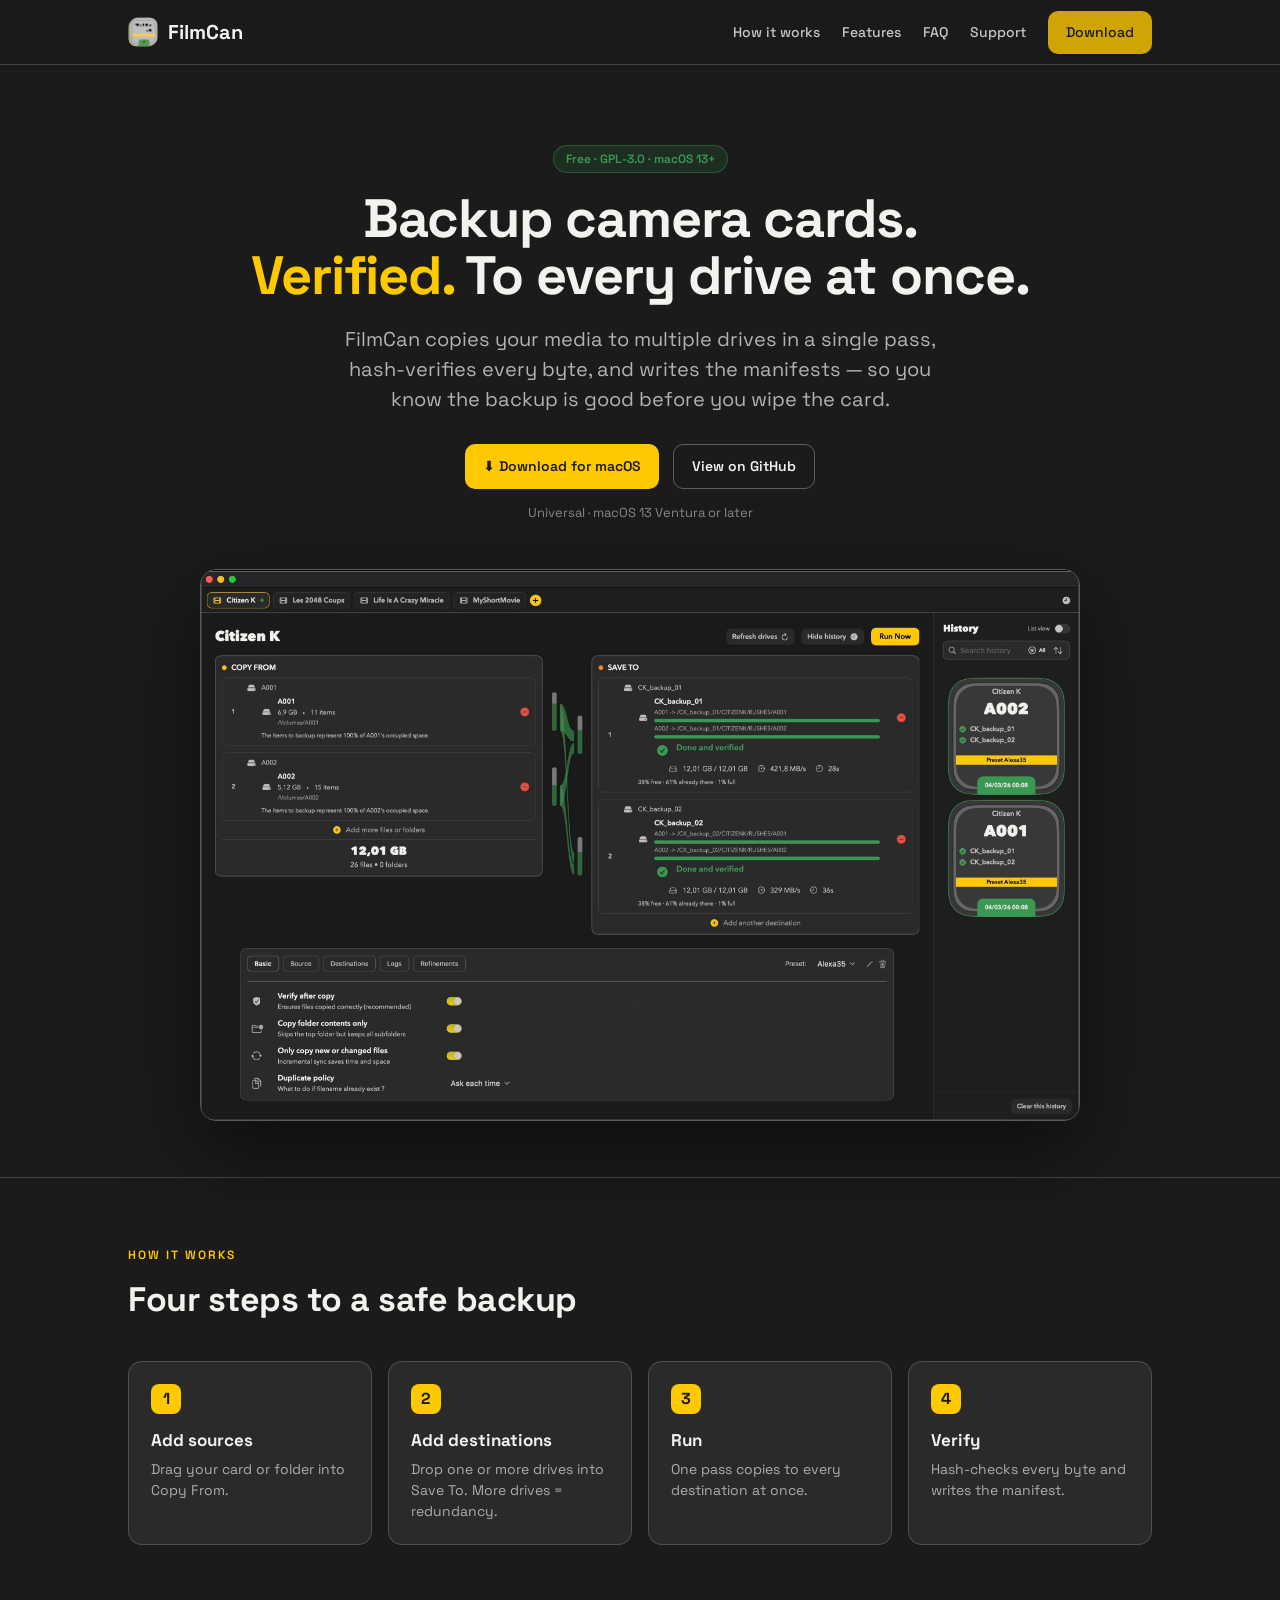
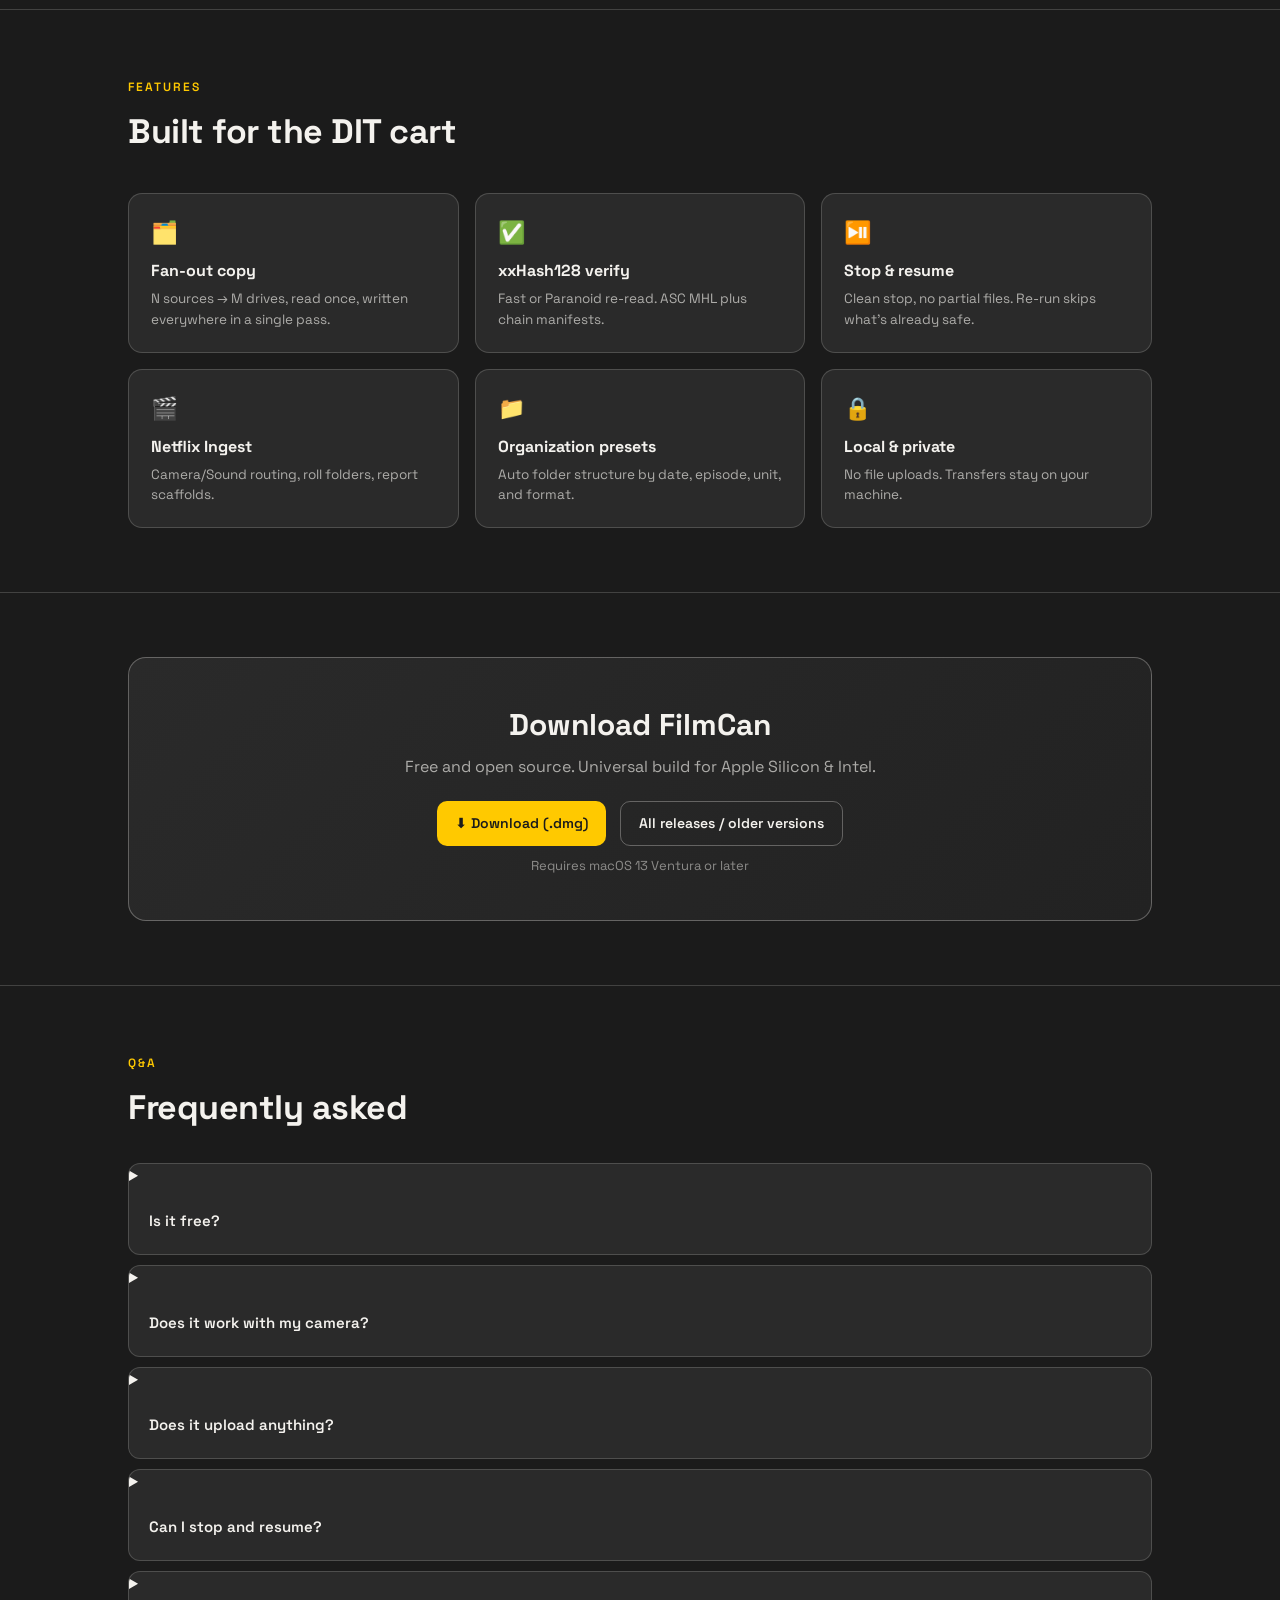
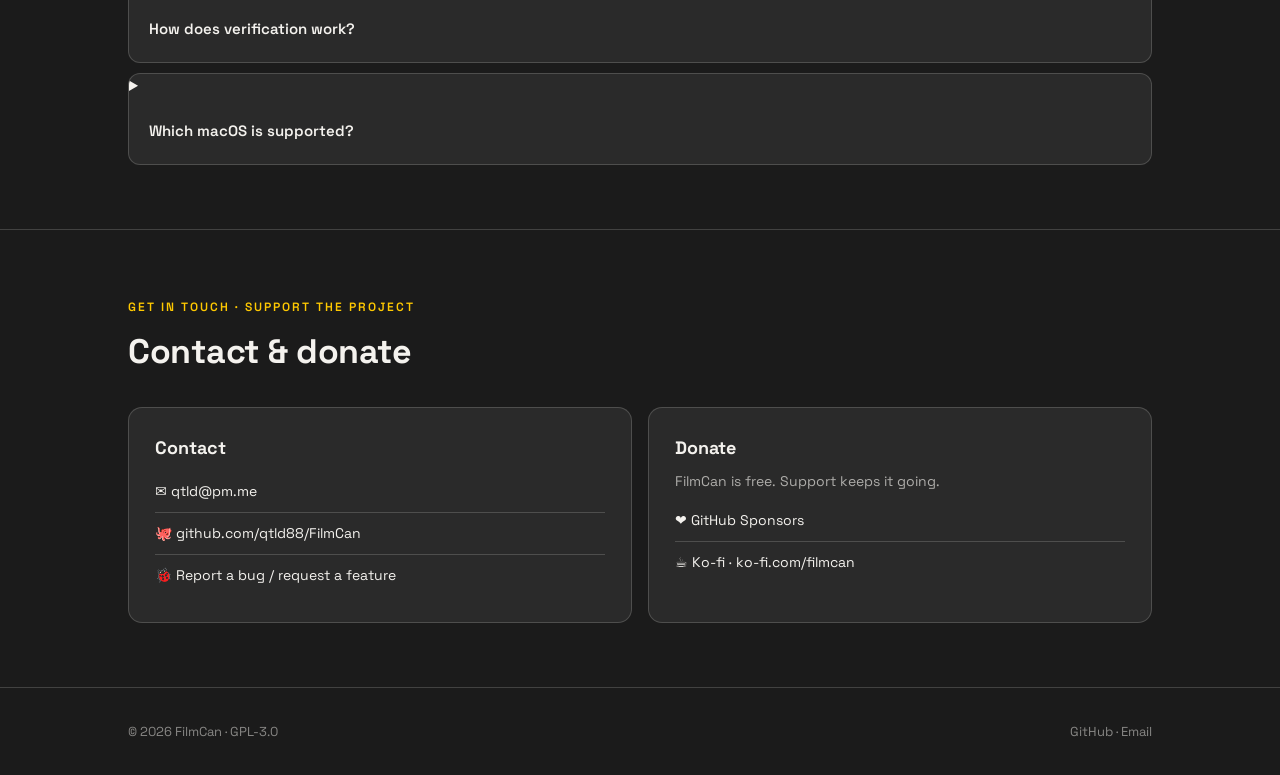
==== website/index.html @ 895b61e5 "feat(site): add landing page markup" ====
<!DOCTYPE html>
<html lang="en">
<head>
<meta charset="utf-8">
<meta name="viewport" content="width=device-width, initial-scale=1">
<title>FilmCan — verified camera-card backup for macOS</title>
<meta name="description" content="FilmCan copies your camera media to multiple drives in one pass, hash-verifies every byte, and writes the manifests — so you know the backup is good before you wipe the card.">
<link rel="icon" href="assets/favicon.png">
<link rel="apple-touch-icon" href="assets/apple-touch-icon.png">
<meta property="og:title" content="FilmCan — verified camera-card backup for macOS">
<meta property="og:description" content="Backup camera cards. Verified. To every drive at once.">
<meta property="og:image" content="assets/og-image.png">
<meta property="og:type" content="website">
<link rel="preconnect" href="https://fonts.googleapis.com">
<link rel="preconnect" href="https://fonts.gstatic.com" crossorigin>
<link href="https://fonts.googleapis.com/css2?family=Space+Grotesk:wght@400;500;600;700&display=swap" rel="stylesheet">
<link rel="stylesheet" href="styles.css">
</head>
<body>

<nav><div class="wrap">
  <a class="brand" href="#" style="text-decoration:none"><img src="assets/icon.png" alt="FilmCan icon">FilmCan</a>
  <div class="links">
    <a href="#how">How it works</a>
    <a href="#features">Features</a>
    <a href="#faq">FAQ</a>
    <a href="#support">Support</a>
    <!-- Docs nav slot reserved for phase 2: <a href="docs/">Docs</a> -->
    <a class="btn" href="#download">Download</a>
  </div>
</div></nav>

<header class="hero"><div class="wrap">
  <span class="badge">Free · GPL-3.0 · macOS 13+</span>
  <h1>Backup camera cards.<br><span class="yellow">Verified.</span> To every drive at once.</h1>
  <p class="lead">FilmCan copies your media to multiple drives in a single pass, hash-verifies every byte, and writes the manifests — so you know the backup is good before you wipe the card.</p>
  <div class="cta">
    <a class="btn" id="dl-hero" href="https://github.com/qtld88/FilmCan/releases">⬇ Download for macOS</a>
    <a class="btn ghost" href="https://github.com/qtld88/FilmCan">View on GitHub</a>
  </div>
  <div class="meta" id="meta-hero">Universal · macOS 13 Ventura or later</div>
  <img class="shot" src="assets/screenshot-main.png" alt="FilmCan app showing a backup copying to two drives, hash-verified.">
</div></header>

<section id="how"><div class="wrap">
  <span class="eyebrow">How it works</span>
  <h2 class="sec">Four steps to a safe backup</h2>
  <div class="steps">
    <div class="step"><div class="n">1</div><h3>Add sources</h3><p>Drag your card or folder into Copy From.</p></div>
    <div class="step"><div class="n">2</div><h3>Add destinations</h3><p>Drop one or more drives into Save To. More drives = redundancy.</p></div>
    <div class="step"><div class="n">3</div><h3>Run</h3><p>One pass copies to every destination at once.</p></div>
    <div class="step"><div class="n">4</div><h3>Verify</h3><p>Hash-checks every byte and writes the manifest.</p></div>
  </div>
</div></section>

<section id="features"><div class="wrap">
  <span class="eyebrow">Features</span>
  <h2 class="sec">Built for the DIT cart</h2>
  <div class="feat">
    <div class="fc"><div class="ic">🗂️</div><h3>Fan-out copy</h3><p>N sources → M drives, read once, written everywhere in a single pass.</p></div>
    <div class="fc"><div class="ic">✅</div><h3>xxHash128 verify</h3><p>Fast or Paranoid re-read. ASC MHL plus chain manifests.</p></div>
    <div class="fc"><div class="ic">⏯️</div><h3>Stop &amp; resume</h3><p>Clean stop, no partial files. Re-run skips what's already safe.</p></div>
    <div class="fc"><div class="ic">🎬</div><h3>Netflix Ingest</h3><p>Camera/Sound routing, roll folders, report scaffolds.</p></div>
    <div class="fc"><div class="ic">📁</div><h3>Organization presets</h3><p>Auto folder structure by date, episode, unit, and format.</p></div>
    <div class="fc"><div class="ic">🔒</div><h3>Local &amp; private</h3><p>No file uploads. Transfers stay on your machine.</p></div>
  </div>
</div></section>

<section id="download"><div class="wrap">
  <div class="dl">
    <h2>Download FilmCan</h2>
    <p class="sub">Free and open source. Universal build for Apple Silicon &amp; Intel.</p>
    <div class="cta">
      <a class="btn" id="dl-main" href="https://github.com/qtld88/FilmCan/releases">⬇ Download (.dmg)</a>
      <a class="btn ghost" href="https://github.com/qtld88/FilmCan/releases">All releases / older versions</a>
    </div>
    <div class="meta" id="meta-download">Requires macOS 13 Ventura or later</div>
  </div>
</div></section>

<section id="faq"><div class="wrap">
  <span class="eyebrow">Q&amp;A</span>
  <h2 class="sec">Frequently asked</h2>
  <div class="faq">
    <details class="qa"><summary><button type="button">Is it free?<span class="plus">+</span></button></summary><div class="ans"><p>Yes. GPL-3.0 licensed and fully open source.</p></div></details>
    <details class="qa"><summary><button type="button">Does it work with my camera?<span class="plus">+</span></button></summary><div class="ans"><p>Any camera that mounts as storage — RED, ARRI, Sony, Canon, Panasonic, Blackmagic, GoPro, and more.</p></div></details>
    <details class="qa"><summary><button type="button">Does it upload anything?<span class="plus">+</span></button></summary><div class="ans"><p>No file uploads. Transfers stay local; optional notifications send status metadata only.</p></div></details>
    <details class="qa"><summary><button type="button">Can I stop and resume?<span class="plus">+</span></button></summary><div class="ans"><p>Yes. Stop is clean with no partial files, and re-running skips files already backed up to every destination.</p></div></details>
    <details class="qa"><summary><button type="button">How does verification work?<span class="plus">+</span></button></summary><div class="ans"><p>Fast checks the hash computed during copy; Paranoid re-reads every file from disk. FilmCan uses xxHash128.</p></div></details>
    <details class="qa"><summary><button type="button">Which macOS is supported?<span class="plus">+</span></button></summary><div class="ans"><p>macOS 13.0 (Ventura) and later.</p></div></details>
  </div>
</div></section>

<section id="support"><div class="wrap">
  <span class="eyebrow">Get in touch · Support the project</span>
  <h2 class="sec">Contact &amp; donate</h2>
  <div class="cols">
    <div class="box">
      <h3>Contact</h3>
      <a class="line" href="mailto:qtld@pm.me">✉ qtld@pm.me</a>
      <a class="line" href="https://github.com/qtld88/FilmCan">🐙 github.com/qtld88/FilmCan</a>
      <a class="line" href="https://github.com/qtld88/FilmCan/issues">🐞 Report a bug / request a feature</a>
    </div>
    <div class="box">
      <h3>Donate</h3>
      <p class="sub" style="font-size:14px;margin-bottom:8px">FilmCan is free. Support keeps it going.</p>
      <a class="line" href="https://github.com/sponsors/qtld88">❤ GitHub Sponsors</a>
      <a class="line" href="https://ko-fi.com/filmcan">☕ Ko-fi · ko-fi.com/filmcan</a>
    </div>
  </div>
</div></section>

<footer><div class="wrap">
  <div>© 2026 FilmCan · GPL-3.0</div>
  <div>
    <a href="https://github.com/qtld88/FilmCan">GitHub</a> ·
    <a href="mailto:qtld@pm.me">Email</a>
  </div>
</div></footer>

<script src="main.js"></script>
</body>
</html>
---- website/styles.css ----
:root{
  --bg:#1B1B1B; --sidebar:#1F1F1F; --panel:#2A2A2A; --card:#2A2A2A;
  --text:#F4F2EE; --yellow:#FFC900; --green:#3B9953; --red:#E45141;
  --stroke:rgba(244,242,238,.18); --stroke2:rgba(244,242,238,.30);
  --maxw:1080px;
}
*{box-sizing:border-box;margin:0;padding:0}
html{scroll-behavior:smooth}
body{background:var(--bg);color:var(--text);font-family:'Space Grotesk',system-ui,-apple-system,sans-serif;line-height:1.5;-webkit-font-smoothing:antialiased}
img{max-width:100%;display:block}
a{color:inherit}
.wrap{max-width:var(--maxw);margin:0 auto;padding:0 28px}
.sub{color:rgba(244,242,238,.65)}
.yellow{color:var(--yellow)}
.btn{background:var(--yellow);color:#1B1B1B;font-weight:600;border:none;border-radius:10px;padding:11px 18px;font-size:14px;text-decoration:none;display:inline-flex;align-items:center;gap:8px;font-family:inherit;cursor:pointer}
.btn:hover{filter:brightness(1.05)}
.btn.ghost{background:transparent;color:var(--text);border:1px solid var(--stroke2)}
.badge{display:inline-block;background:rgba(59,153,83,.15);color:var(--green);border:1px solid rgba(59,153,83,.4);border-radius:20px;padding:4px 12px;font-size:12px;font-weight:600}
.eyebrow{font-size:12px;letter-spacing:2px;text-transform:uppercase;color:var(--yellow);font-weight:600}
h2.sec{font-size:34px;font-weight:700;margin:8px 0 6px;letter-spacing:-.5px}

/* NAV */
nav{position:sticky;top:0;z-index:10;background:rgba(27,27,27,.85);backdrop-filter:blur(12px);border-bottom:1px solid var(--stroke)}
nav .wrap{display:flex;align-items:center;gap:24px;height:64px}
.brand{display:flex;align-items:center;gap:10px;font-weight:700;font-size:20px}
.brand img{width:30px;height:30px;border-radius:8px}
nav .links{margin-left:auto;display:flex;gap:22px;align-items:center}
nav .links a{text-decoration:none;font-size:14px;font-weight:500;opacity:.8}
nav .links a:hover{opacity:1}

/* HERO */
.hero{padding:80px 0 56px;text-align:center}
.hero h1{font-size:54px;font-weight:700;letter-spacing:-1px;line-height:1.05;margin-top:18px}
.hero p.lead{font-size:20px;max-width:620px;margin:20px auto 30px;color:rgba(244,242,238,.7)}
.hero .cta{display:flex;gap:14px;justify-content:center;margin-bottom:14px}
.meta{font-size:13px;color:rgba(244,242,238,.5)}
.shot{margin:46px auto 0;max-width:880px;border-radius:16px;border:1px solid var(--stroke2);box-shadow:0 30px 80px rgba(0,0,0,.5)}

/* SECTIONS */
section{padding:64px 0;border-top:1px solid var(--stroke)}
.steps{display:grid;grid-template-columns:repeat(4,1fr);gap:16px;margin-top:36px}
.step{background:var(--card);border:1px solid var(--stroke);border-radius:14px;padding:22px}
.step .n{width:30px;height:30px;border-radius:8px;background:var(--yellow);color:#1B1B1B;font-weight:700;display:flex;align-items:center;justify-content:center;margin-bottom:14px}
.step h3{font-size:17px;margin-bottom:6px}
.step p{font-size:14px;color:rgba(244,242,238,.65)}
.feat{display:grid;grid-template-columns:repeat(3,1fr);gap:16px;margin-top:36px}
.fc{background:var(--card);border:1px solid var(--stroke);border-radius:14px;padding:22px}
.fc .ic{font-size:22px;margin-bottom:10px}
.fc h3{font-size:16px;margin-bottom:6px}
.fc p{font-size:13.5px;color:rgba(244,242,238,.65)}

/* DOWNLOAD */
.dl{background:linear-gradient(135deg,#2A2A2A,#222);border:1px solid var(--stroke2);border-radius:18px;padding:44px;text-align:center}
.dl h2{font-size:30px;font-weight:700;margin-bottom:8px}
.dl .cta{display:flex;gap:14px;justify-content:center;margin:22px 0 10px}

/* FAQ */
.faq{margin-top:30px;display:flex;flex-direction:column;gap:10px}
.qa{background:var(--card);border:1px solid var(--stroke);border-radius:12px;overflow:hidden}
.qa button{all:unset;cursor:pointer;display:flex;justify-content:space-between;align-items:center;width:100%;padding:18px 20px;font-size:15px;font-weight:600;font-family:inherit}
.qa button .plus{color:var(--yellow);font-size:20px;transition:transform .2s}
.qa[open] button .plus{transform:rotate(45deg)}
.qa .ans{max-height:0;overflow:hidden;transition:max-height .25s ease;padding:0 20px}
.qa[open] .ans{max-height:240px;padding:0 20px 18px}
.qa .ans p{font-size:14px;color:rgba(244,242,238,.65)}

/* CONTACT / DONATE */
.cols{display:grid;grid-template-columns:1fr 1fr;gap:16px;margin-top:30px}
.box{background:var(--card);border:1px solid var(--stroke);border-radius:14px;padding:26px}
.box h3{font-size:18px;margin-bottom:10px}
.box a.line{text-decoration:none;display:block;padding:10px 0;border-bottom:1px solid var(--stroke);font-size:14px}
.box a.line:last-child{border-bottom:none}
.box a.line:hover{color:var(--yellow)}

/* FOOTER */
footer{border-top:1px solid var(--stroke);padding:34px 0}
footer .wrap{display:flex;justify-content:space-between;align-items:center;font-size:13px;color:rgba(244,242,238,.5)}
footer a{text-decoration:none;color:rgba(244,242,238,.5)}
footer a:hover{color:var(--yellow)}

/* RESPONSIVE */
@media(max-width:820px){
  .steps{grid-template-columns:repeat(2,1fr)}
  .feat{grid-template-columns:repeat(2,1fr)}
}
@media(max-width:640px){
  .hero h1{font-size:38px}
  .hero p.lead{font-size:17px}
  nav .links a:not(.btn){display:none}
  .steps,.feat,.cols{grid-template-columns:1fr}
  footer .wrap{flex-direction:column;gap:10px}
}

/* MOTION */
@media(prefers-reduced-motion:reduce){
  html{scroll-behavior:auto}
  *{transition:none!important}
}
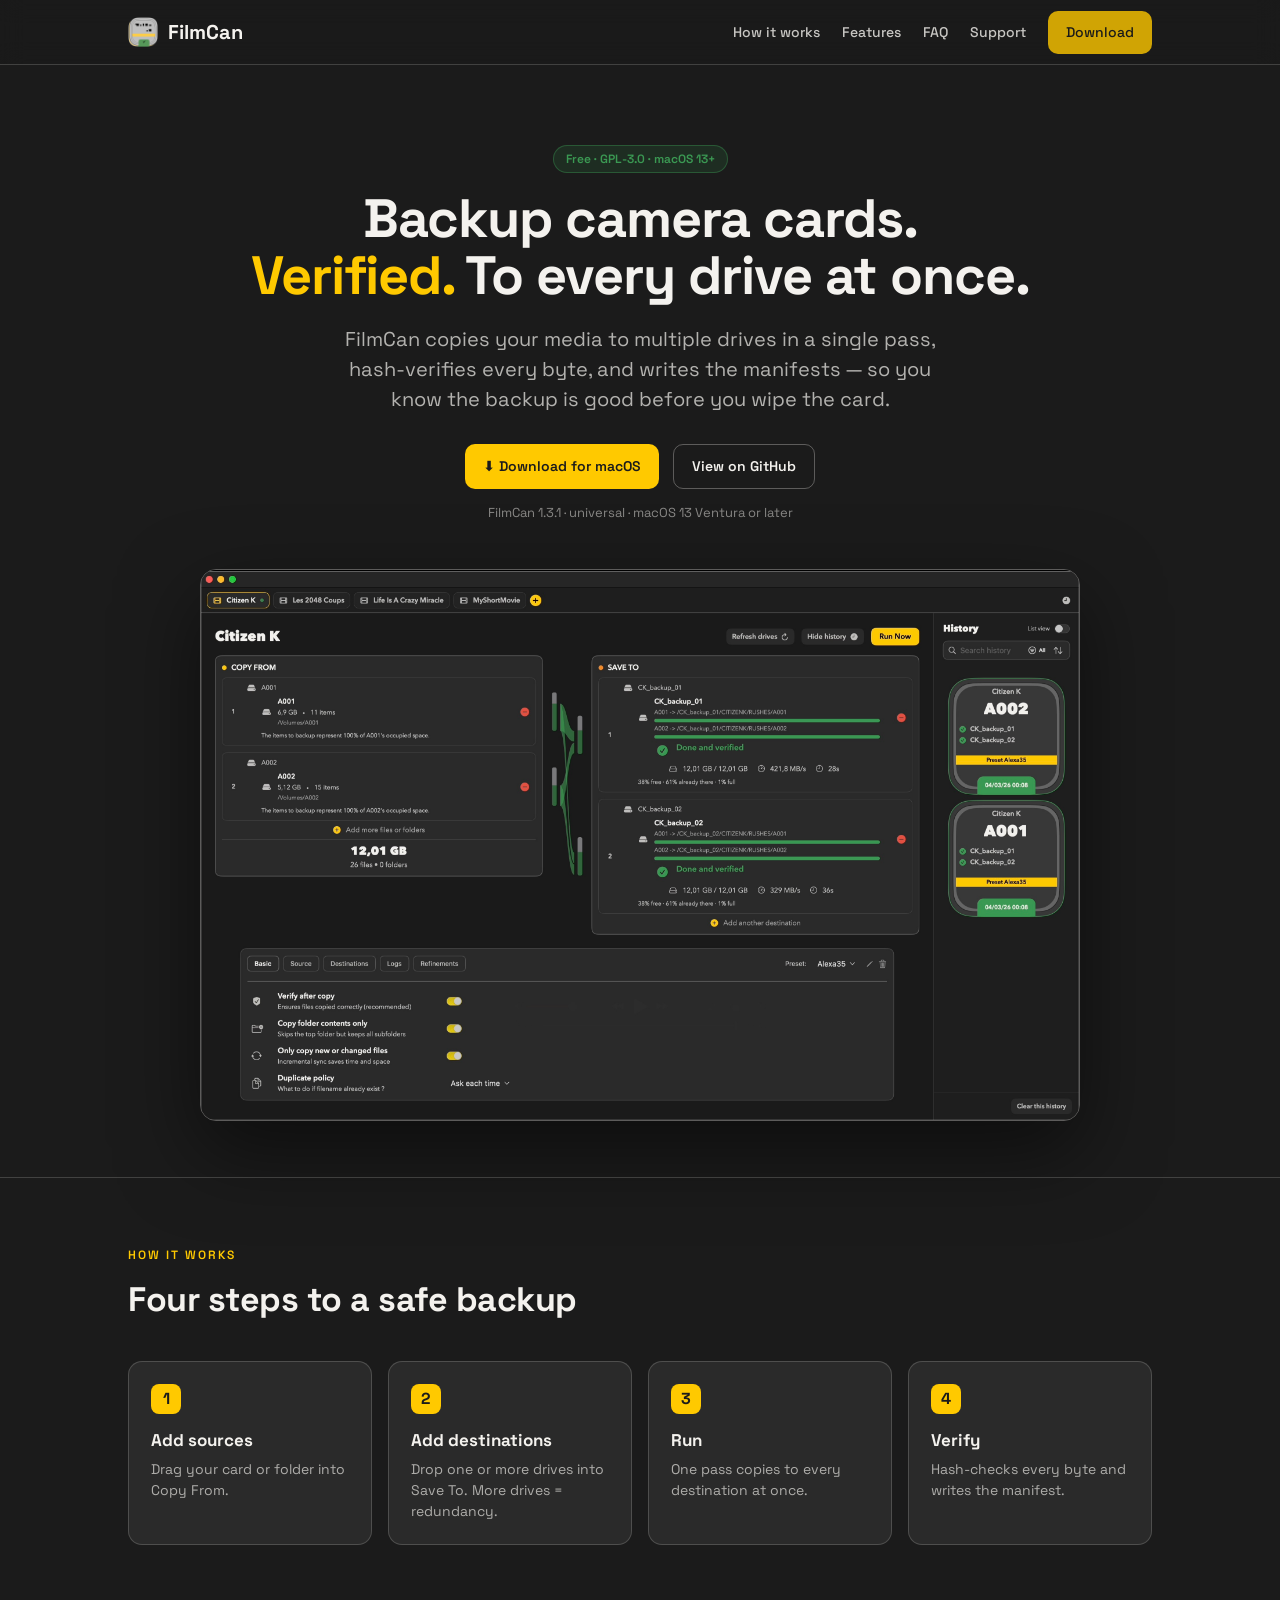
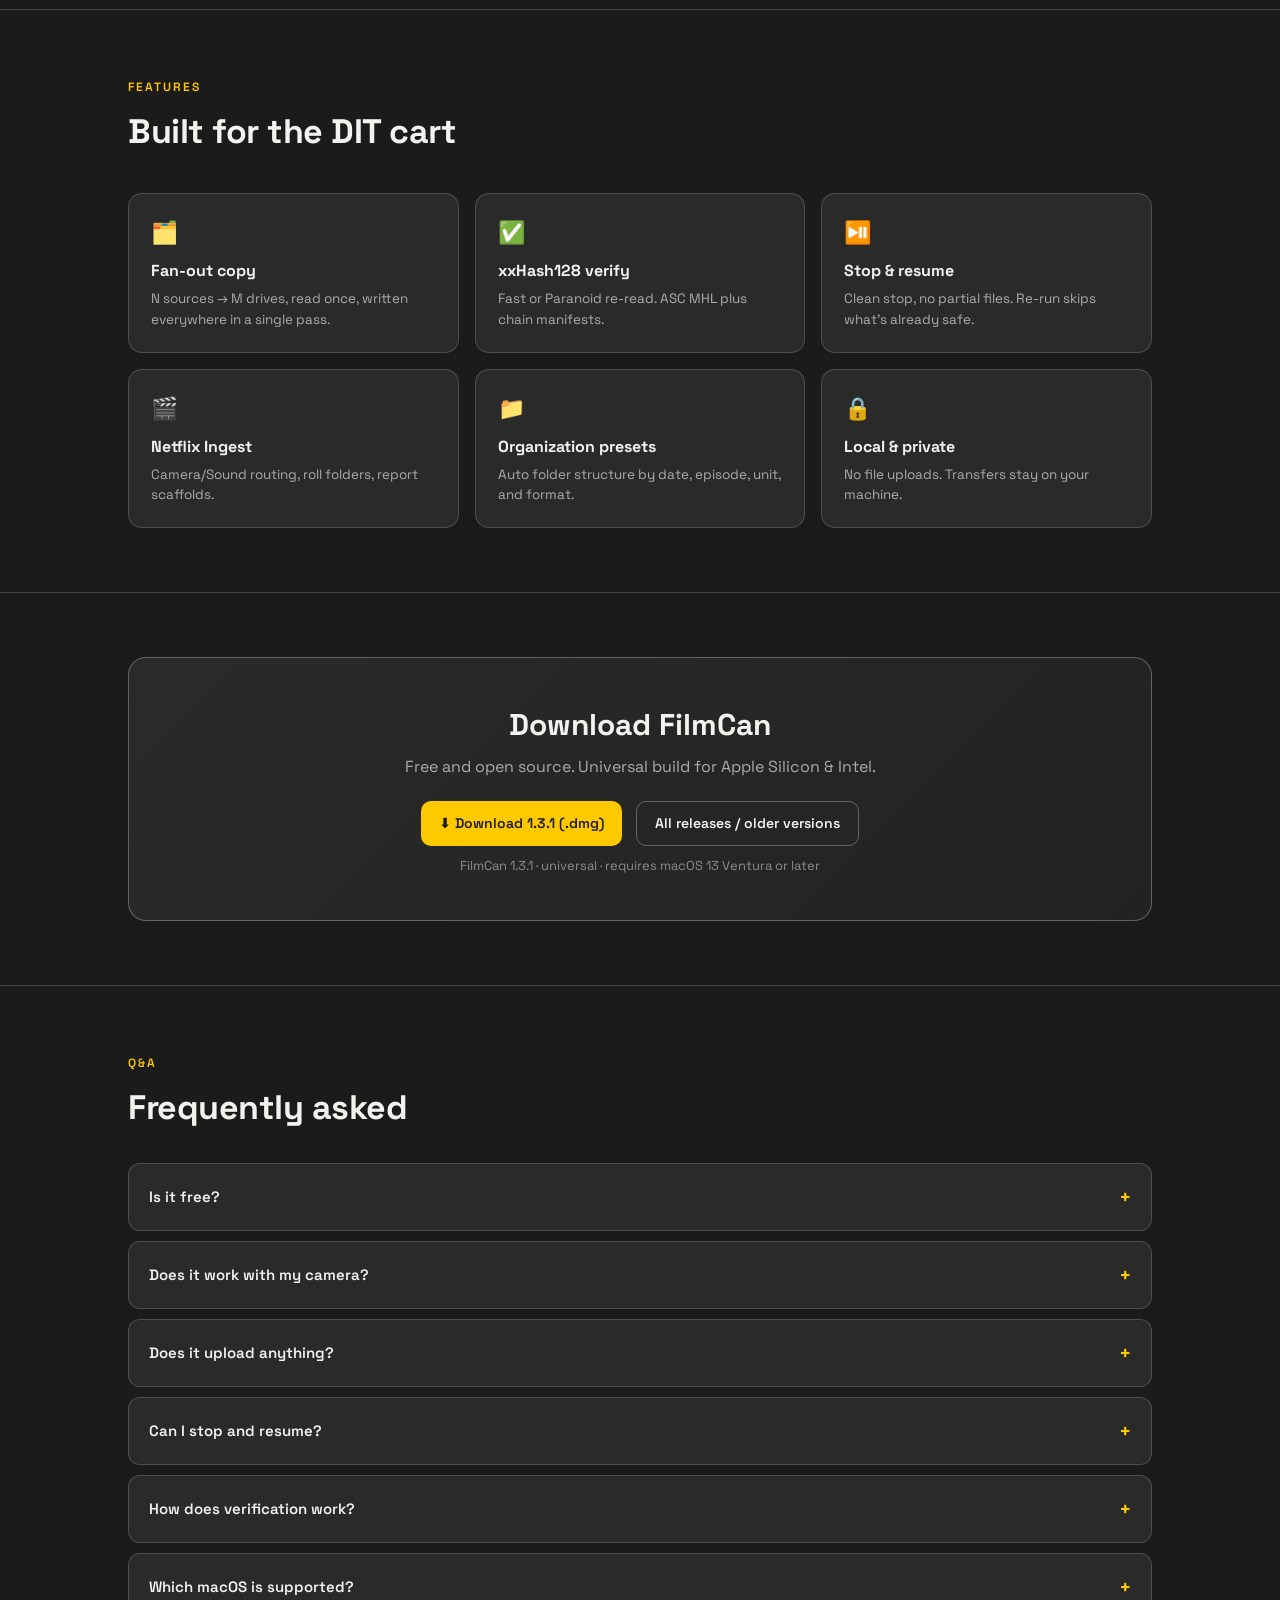
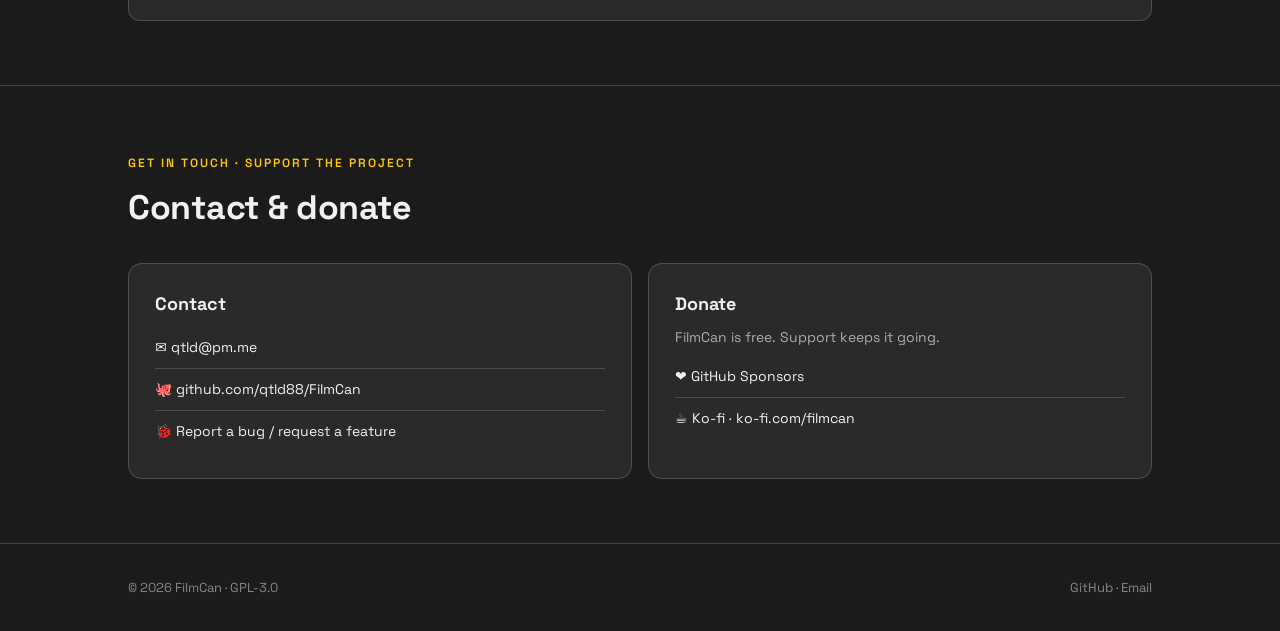
==== commit 49a73d2b: "fix(site): use accessible <summary> FAQ markup + working accordion animation Remove invalid <button>" ====
--- a/website/index.html
+++ b/website/index.html
@@ -82,12 +82,12 @@
   <span class="eyebrow">Q&amp;A</span>
   <h2 class="sec">Frequently asked</h2>
   <div class="faq">
-    <details class="qa"><summary><button type="button">Is it free?<span class="plus">+</span></button></summary><div class="ans"><p>Yes. GPL-3.0 licensed and fully open source.</p></div></details>
-    <details class="qa"><summary><button type="button">Does it work with my camera?<span class="plus">+</span></button></summary><div class="ans"><p>Any camera that mounts as storage — RED, ARRI, Sony, Canon, Panasonic, Blackmagic, GoPro, and more.</p></div></details>
-    <details class="qa"><summary><button type="button">Does it upload anything?<span class="plus">+</span></button></summary><div class="ans"><p>No file uploads. Transfers stay local; optional notifications send status metadata only.</p></div></details>
-    <details class="qa"><summary><button type="button">Can I stop and resume?<span class="plus">+</span></button></summary><div class="ans"><p>Yes. Stop is clean with no partial files, and re-running skips files already backed up to every destination.</p></div></details>
-    <details class="qa"><summary><button type="button">How does verification work?<span class="plus">+</span></button></summary><div class="ans"><p>Fast checks the hash computed during copy; Paranoid re-reads every file from disk. FilmCan uses xxHash128.</p></div></details>
-    <details class="qa"><summary><button type="button">Which macOS is supported?<span class="plus">+</span></button></summary><div class="ans"><p>macOS 13.0 (Ventura) and later.</p></div></details>
+    <details class="qa"><summary>Is it free?<span class="plus">+</span></summary><div class="ans"><p>Yes. GPL-3.0 licensed and fully open source.</p></div></details>
+    <details class="qa"><summary>Does it work with my camera?<span class="plus">+</span></summary><div class="ans"><p>Any camera that mounts as storage — RED, ARRI, Sony, Canon, Panasonic, Blackmagic, GoPro, and more.</p></div></details>
+    <details class="qa"><summary>Does it upload anything?<span class="plus">+</span></summary><div class="ans"><p>No file uploads. Transfers stay local; optional notifications send status metadata only.</p></div></details>
+    <details class="qa"><summary>Can I stop and resume?<span class="plus">+</span></summary><div class="ans"><p>Yes. Stop is clean with no partial files, and re-running skips files already backed up to every destination.</p></div></details>
+    <details class="qa"><summary>How does verification work?<span class="plus">+</span></summary><div class="ans"><p>Fast checks the hash computed during copy; Paranoid re-reads every file from disk. FilmCan uses xxHash128.</p></div></details>
+    <details class="qa"><summary>Which macOS is supported?<span class="plus">+</span></summary><div class="ans"><p>macOS 13.0 (Ventura) and later.</p></div></details>
   </div>
 </div></section>
 
--- a/website/styles.css
+++ b/website/styles.css
@@ -57,12 +57,14 @@
 /* FAQ */
 .faq{margin-top:30px;display:flex;flex-direction:column;gap:10px}
 .qa{background:var(--card);border:1px solid var(--stroke);border-radius:12px;overflow:hidden}
-.qa button{all:unset;cursor:pointer;display:flex;justify-content:space-between;align-items:center;width:100%;padding:18px 20px;font-size:15px;font-weight:600;font-family:inherit}
-.qa button .plus{color:var(--yellow);font-size:20px;transition:transform .2s}
-.qa[open] button .plus{transform:rotate(45deg)}
-.qa .ans{max-height:0;overflow:hidden;transition:max-height .25s ease;padding:0 20px}
-.qa[open] .ans{max-height:240px;padding:0 20px 18px}
+.qa summary{list-style:none;display:flex;justify-content:space-between;align-items:center;width:100%;padding:18px 20px;font-size:15px;font-weight:600;cursor:pointer;font-family:inherit}
+.qa summary::-webkit-details-marker{display:none}
+.qa summary .plus{color:var(--yellow);font-size:20px;transition:transform .2s}
+.qa[open] summary .plus{transform:rotate(45deg)}
+.qa .ans{padding:0 20px 18px}
+.qa[open] .ans{animation:faqreveal .22s ease}
 .qa .ans p{font-size:14px;color:rgba(244,242,238,.65)}
+@keyframes faqreveal{from{opacity:0;transform:translateY(-4px)}to{opacity:1;transform:none}}
 
 /* CONTACT / DONATE */
 .cols{display:grid;grid-template-columns:1fr 1fr;gap:16px;margin-top:30px}
@@ -94,5 +96,5 @@
 /* MOTION */
 @media(prefers-reduced-motion:reduce){
   html{scroll-behavior:auto}
-  *{transition:none!important}
+  *{transition:none!important;animation:none!important}
 }
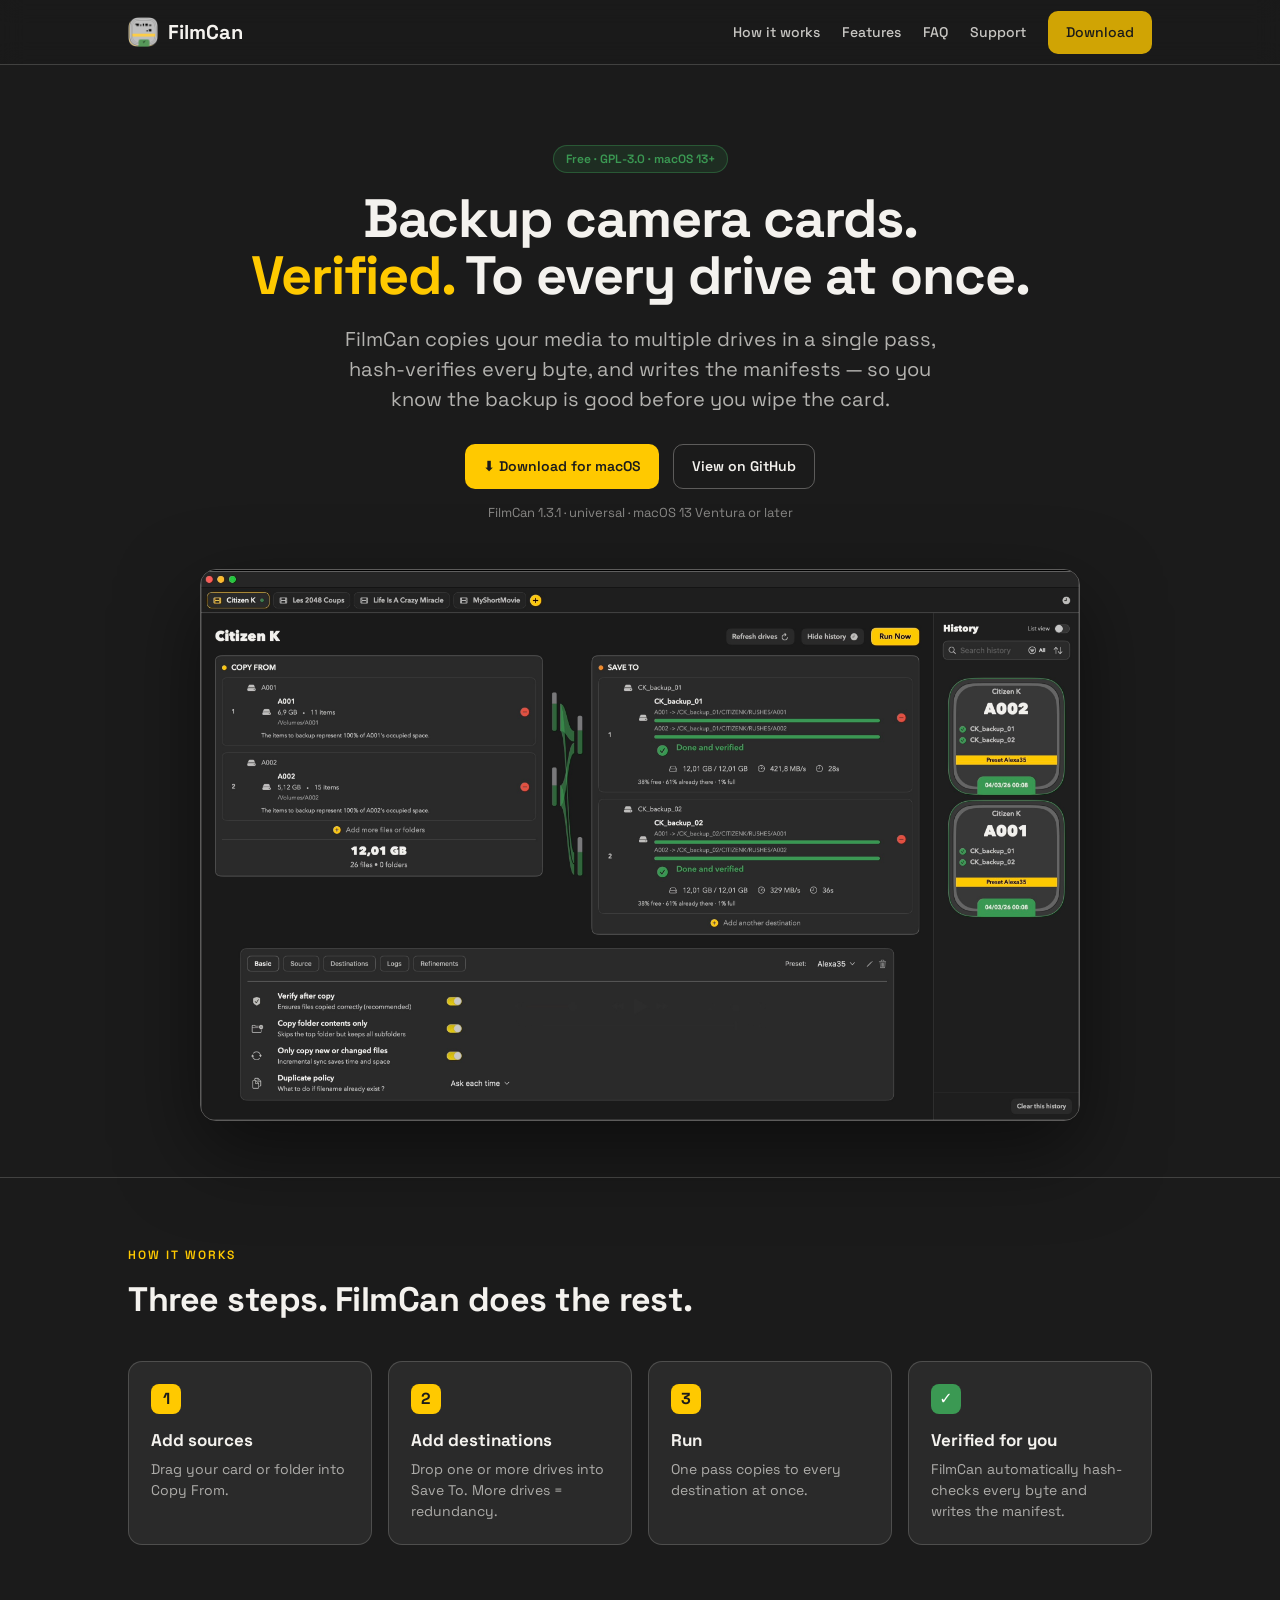
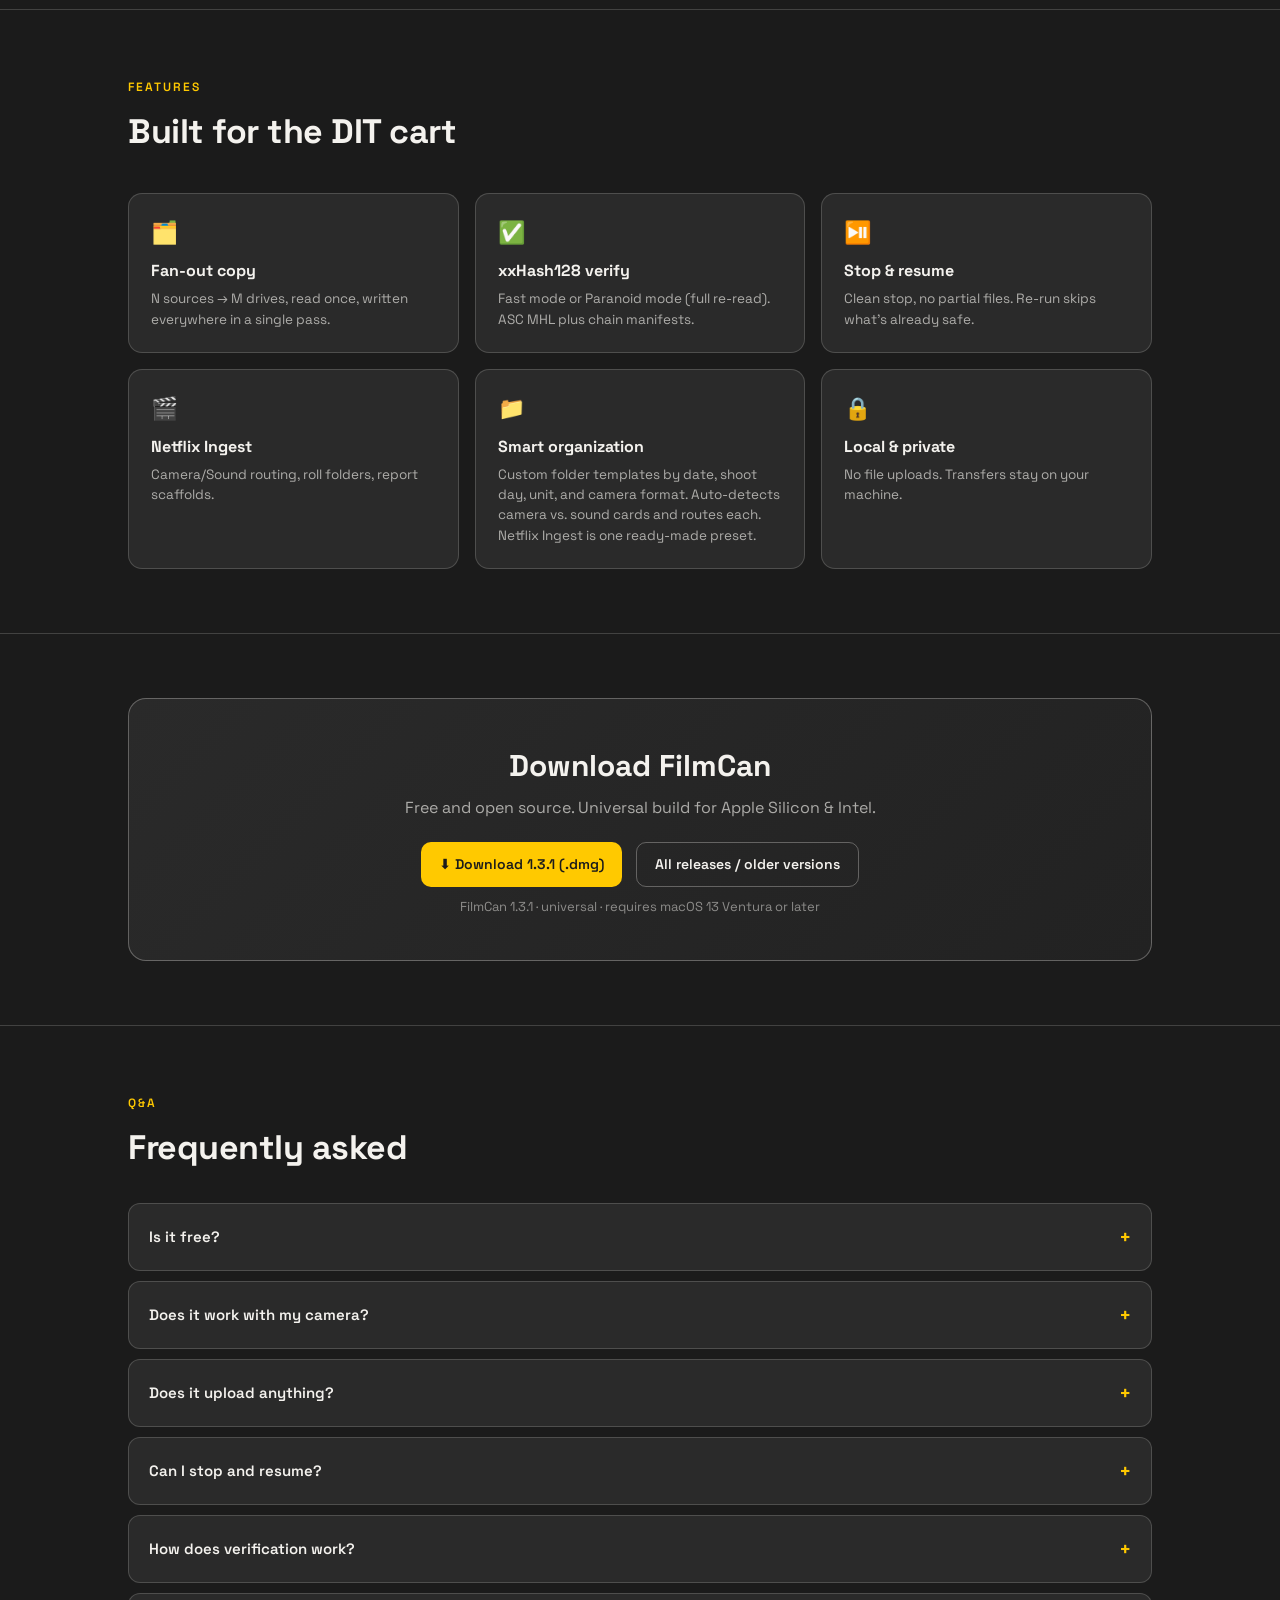
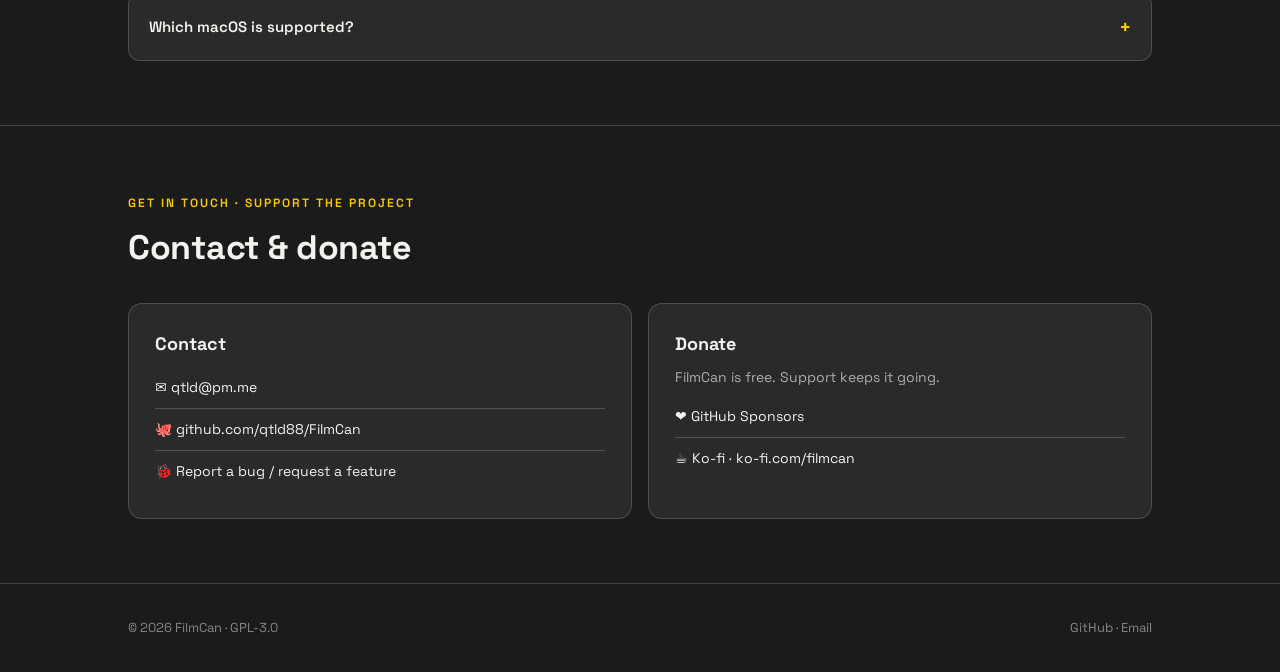
==== commit 9ee6eea4: "content(site): clarify steps, name verify modes, broaden organization Co-Authored-By: Claude Opus 4." ====
--- a/website/index.html
+++ b/website/index.html
@@ -44,12 +44,12 @@
 
 <section id="how"><div class="wrap">
   <span class="eyebrow">How it works</span>
-  <h2 class="sec">Four steps to a safe backup</h2>
+  <h2 class="sec">Three steps. FilmCan does the rest.</h2>
   <div class="steps">
     <div class="step"><div class="n">1</div><h3>Add sources</h3><p>Drag your card or folder into Copy From.</p></div>
     <div class="step"><div class="n">2</div><h3>Add destinations</h3><p>Drop one or more drives into Save To. More drives = redundancy.</p></div>
     <div class="step"><div class="n">3</div><h3>Run</h3><p>One pass copies to every destination at once.</p></div>
-    <div class="step"><div class="n">4</div><h3>Verify</h3><p>Hash-checks every byte and writes the manifest.</p></div>
+    <div class="step"><div class="n auto">✓</div><h3>Verified for you</h3><p>FilmCan automatically hash-checks every byte and writes the manifest.</p></div>
   </div>
 </div></section>
 
@@ -58,10 +58,10 @@
   <h2 class="sec">Built for the DIT cart</h2>
   <div class="feat">
     <div class="fc"><div class="ic">🗂️</div><h3>Fan-out copy</h3><p>N sources → M drives, read once, written everywhere in a single pass.</p></div>
-    <div class="fc"><div class="ic">✅</div><h3>xxHash128 verify</h3><p>Fast or Paranoid re-read. ASC MHL plus chain manifests.</p></div>
+    <div class="fc"><div class="ic">✅</div><h3>xxHash128 verify</h3><p>Fast mode or Paranoid mode (full re-read). ASC MHL plus chain manifests.</p></div>
     <div class="fc"><div class="ic">⏯️</div><h3>Stop &amp; resume</h3><p>Clean stop, no partial files. Re-run skips what's already safe.</p></div>
     <div class="fc"><div class="ic">🎬</div><h3>Netflix Ingest</h3><p>Camera/Sound routing, roll folders, report scaffolds.</p></div>
-    <div class="fc"><div class="ic">📁</div><h3>Organization presets</h3><p>Auto folder structure by date, episode, unit, and format.</p></div>
+    <div class="fc"><div class="ic">📁</div><h3>Smart organization</h3><p>Custom folder templates by date, shoot day, unit, and camera format. Auto-detects camera vs. sound cards and routes each. Netflix Ingest is one ready-made preset.</p></div>
     <div class="fc"><div class="ic">🔒</div><h3>Local &amp; private</h3><p>No file uploads. Transfers stay on your machine.</p></div>
   </div>
 </div></section>
@@ -86,7 +86,7 @@
     <details class="qa"><summary>Does it work with my camera?<span class="plus">+</span></summary><div class="ans"><p>Any camera that mounts as storage — RED, ARRI, Sony, Canon, Panasonic, Blackmagic, GoPro, and more.</p></div></details>
     <details class="qa"><summary>Does it upload anything?<span class="plus">+</span></summary><div class="ans"><p>No file uploads. Transfers stay local; optional notifications send status metadata only.</p></div></details>
     <details class="qa"><summary>Can I stop and resume?<span class="plus">+</span></summary><div class="ans"><p>Yes. Stop is clean with no partial files, and re-running skips files already backed up to every destination.</p></div></details>
-    <details class="qa"><summary>How does verification work?<span class="plus">+</span></summary><div class="ans"><p>Fast checks the hash computed during copy; Paranoid re-reads every file from disk. FilmCan uses xxHash128.</p></div></details>
+    <details class="qa"><summary>How does verification work?<span class="plus">+</span></summary><div class="ans"><p>Fast mode checks the hash computed during copy; Paranoid mode re-reads every file from disk. FilmCan uses xxHash128.</p></div></details>
     <details class="qa"><summary>Which macOS is supported?<span class="plus">+</span></summary><div class="ans"><p>macOS 13.0 (Ventura) and later.</p></div></details>
   </div>
 </div></section>
--- a/website/styles.css
+++ b/website/styles.css
@@ -41,6 +41,7 @@
 .steps{display:grid;grid-template-columns:repeat(4,1fr);gap:16px;margin-top:36px}
 .step{background:var(--card);border:1px solid var(--stroke);border-radius:14px;padding:22px}
 .step .n{width:30px;height:30px;border-radius:8px;background:var(--yellow);color:#1B1B1B;font-weight:700;display:flex;align-items:center;justify-content:center;margin-bottom:14px}
+.step .n.auto{background:var(--green);color:#fff}
 .step h3{font-size:17px;margin-bottom:6px}
 .step p{font-size:14px;color:rgba(244,242,238,.65)}
 .feat{display:grid;grid-template-columns:repeat(3,1fr);gap:16px;margin-top:36px}
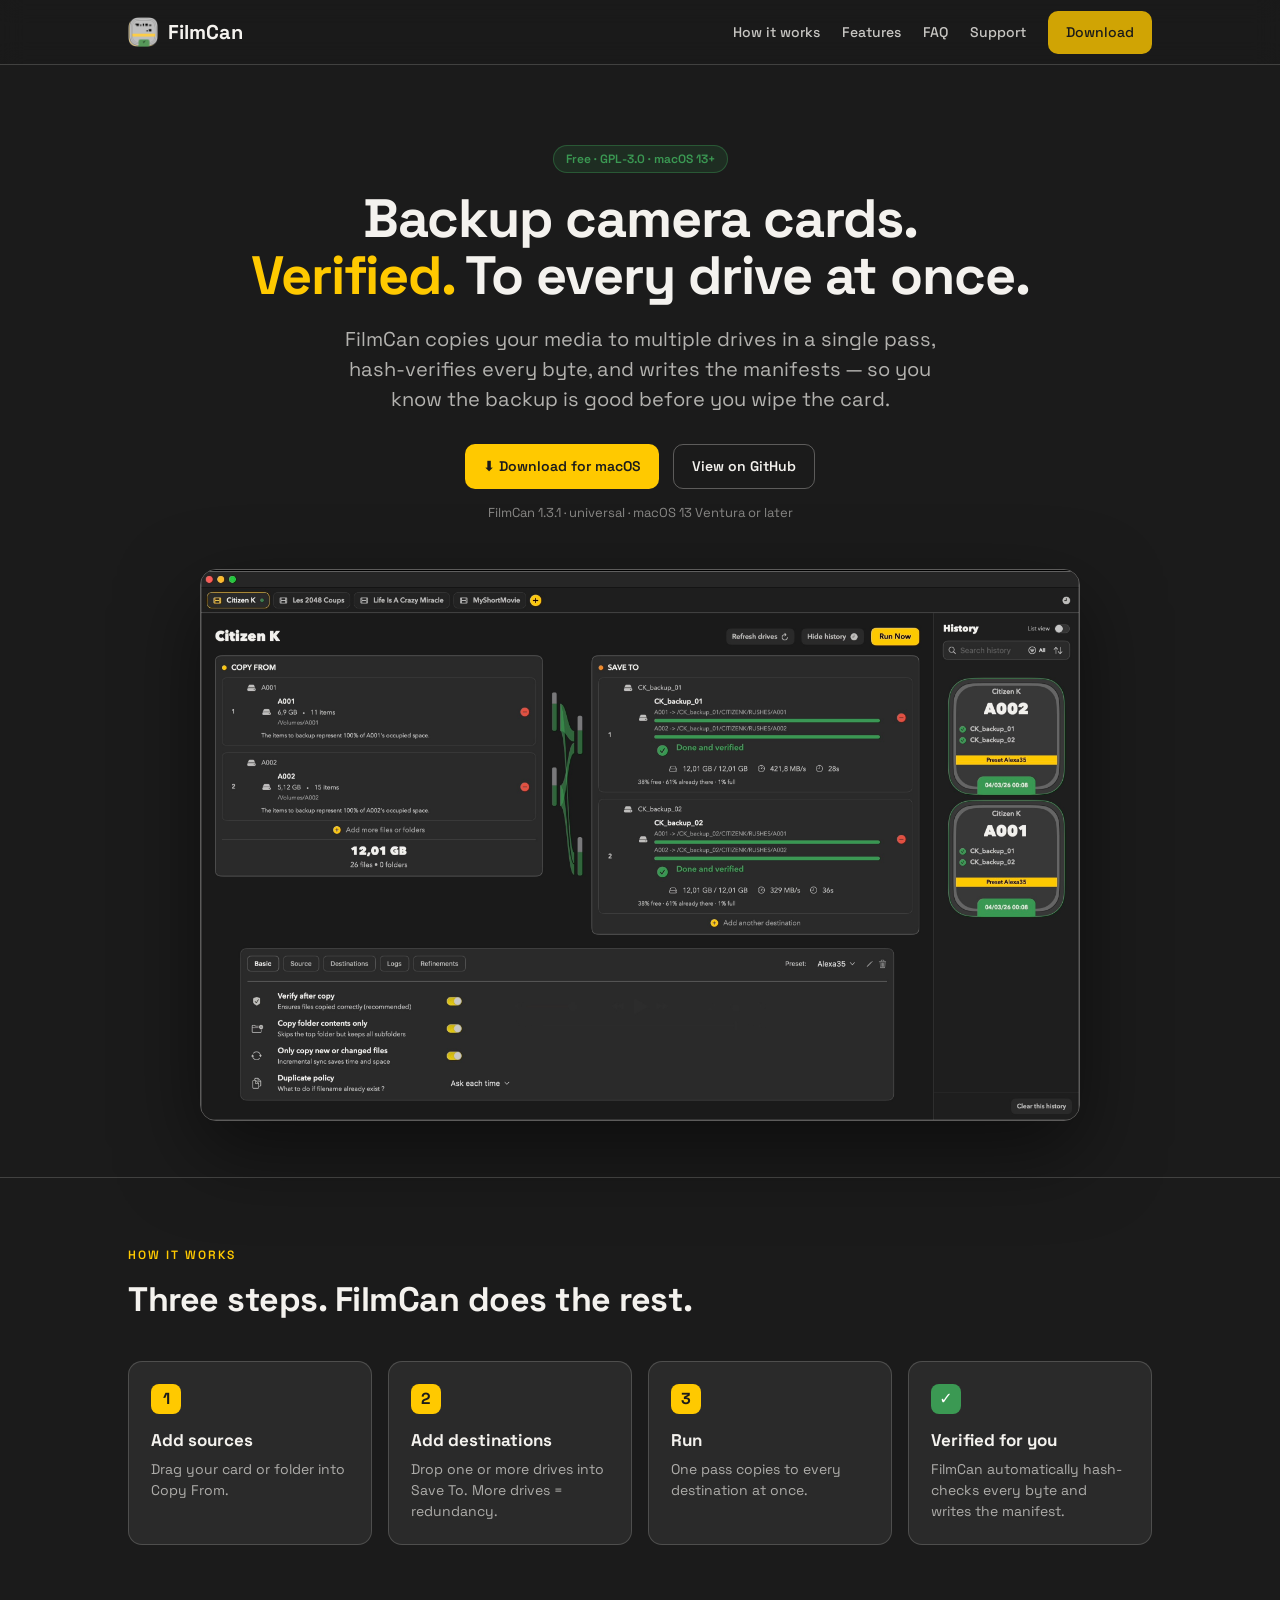
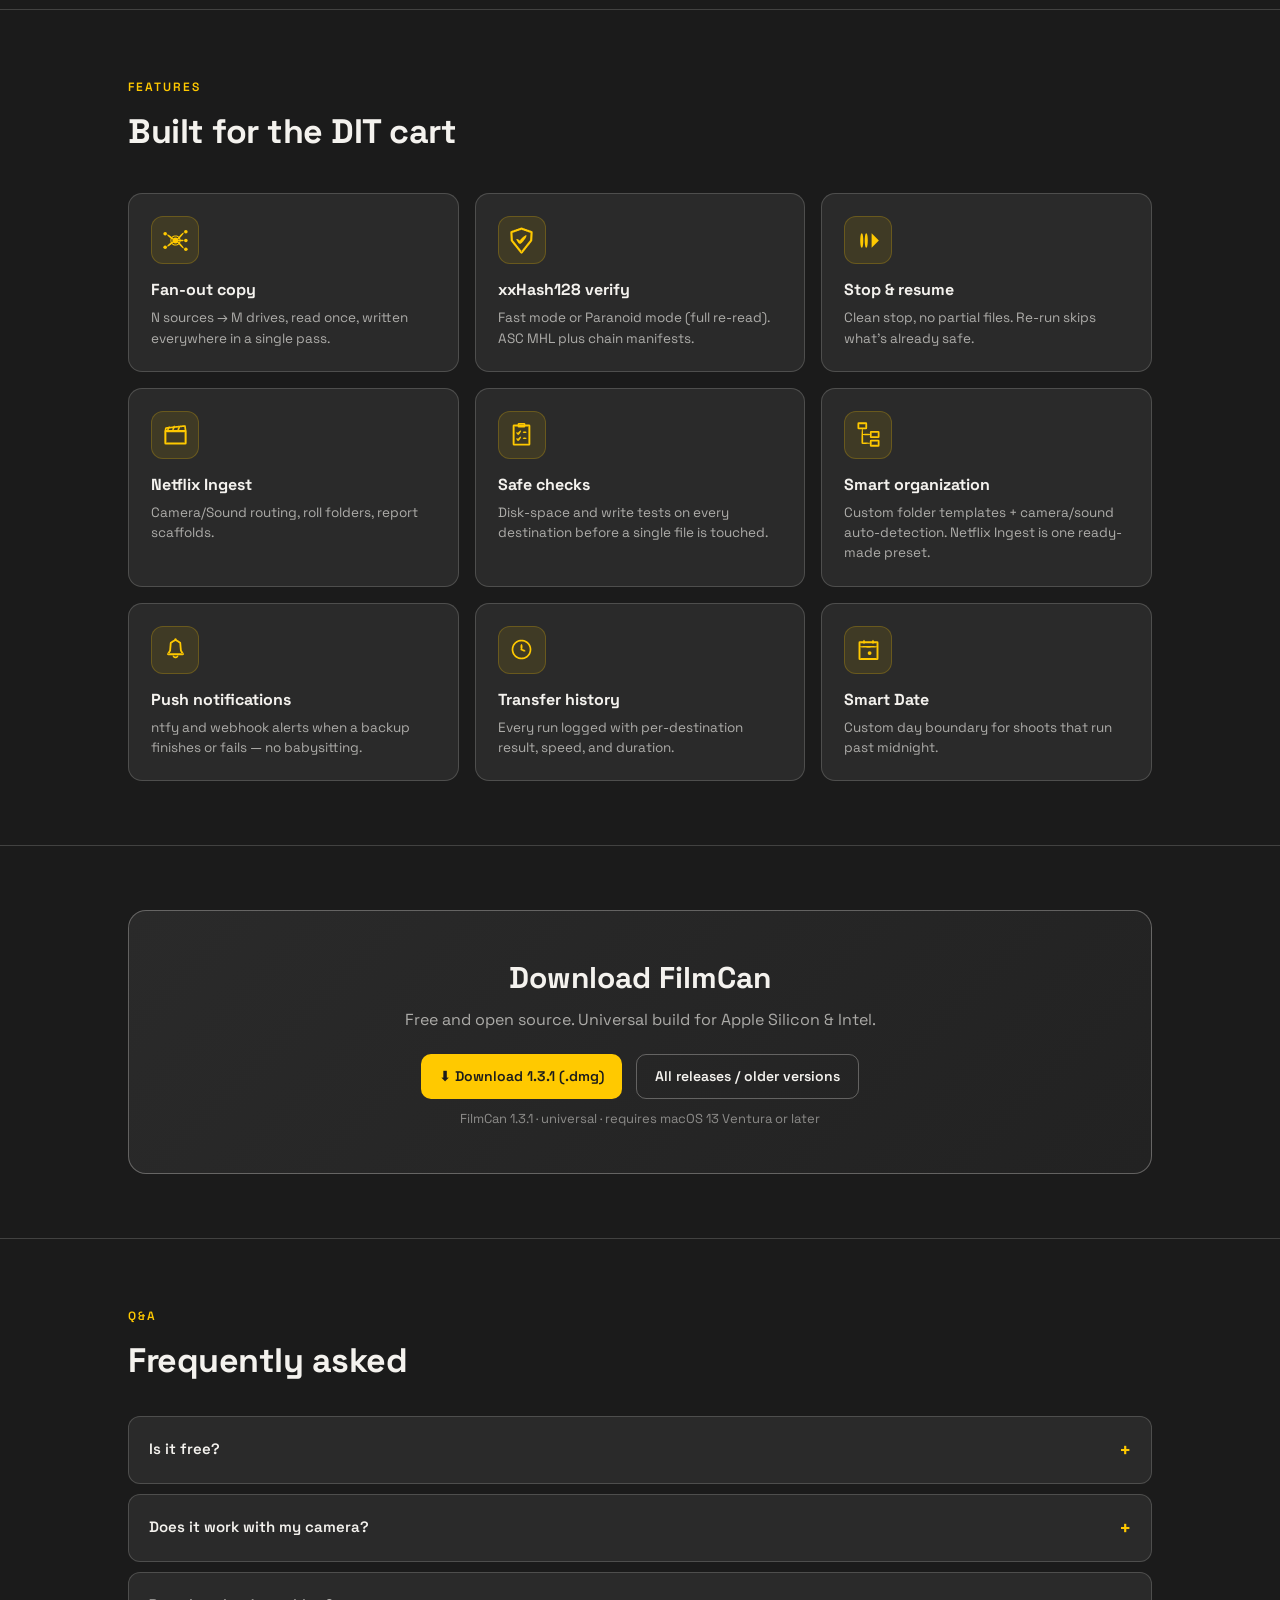
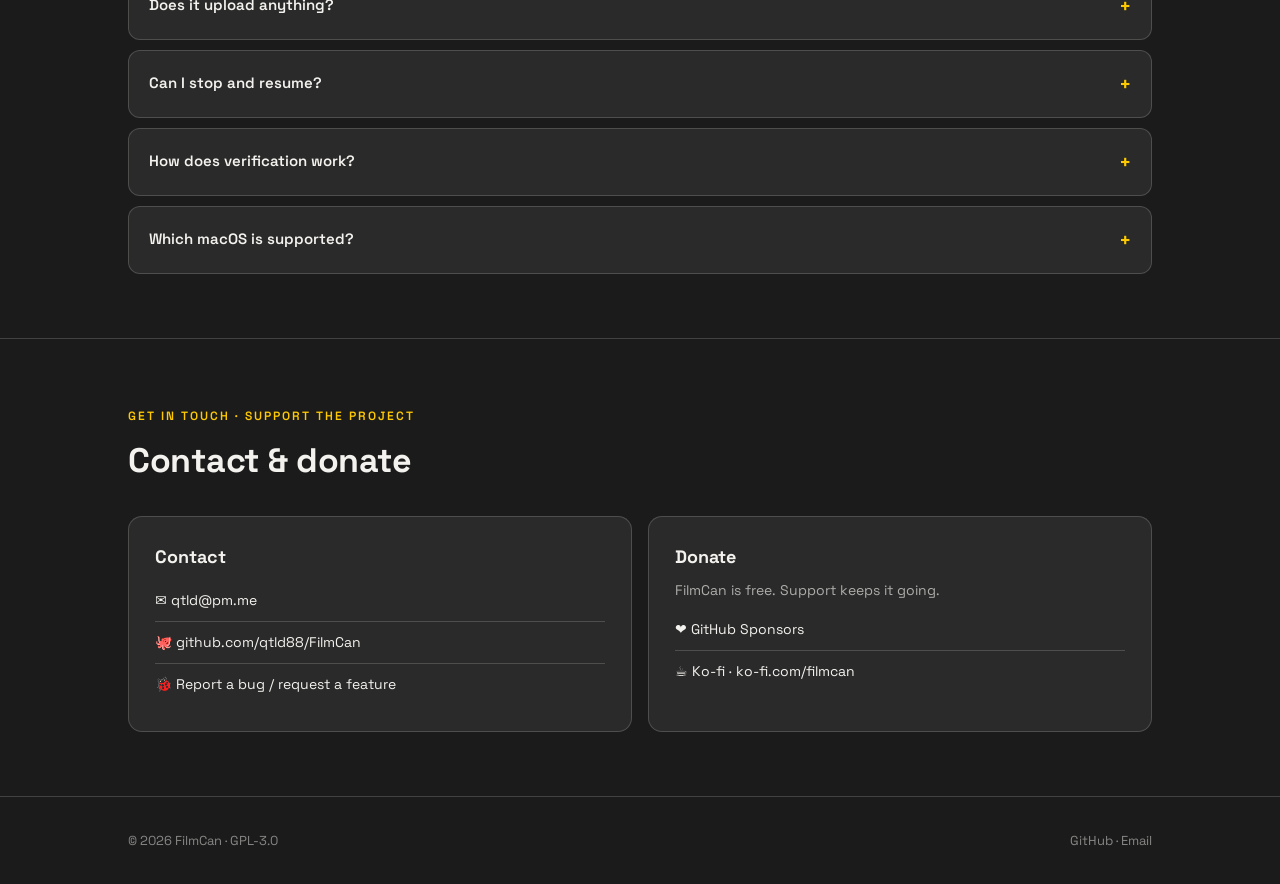
==== commit 5268334d: "feat(site): replace feature emojis with 9 custom hand-drawn SVG icons Tapered brush-stroke icon set " ====
--- a/website/index.html
+++ b/website/index.html
@@ -17,6 +17,13 @@
 <link rel="stylesheet" href="styles.css">
 </head>
 <body>
+
+<svg width="0" height="0" aria-hidden="true" style="position:absolute"><defs>
+  <filter id="ink" x="-20%" y="-20%" width="140%" height="140%">
+    <feTurbulence type="fractalNoise" baseFrequency="0.9" numOctaves="1" seed="6" result="n"/>
+    <feDisplacementMap in="SourceGraphic" in2="n" scale="0.7"/>
+  </filter>
+</defs></svg>
 
 <nav><div class="wrap">
   <a class="brand" href="#" style="text-decoration:none"><img src="assets/icon.png" alt="FilmCan icon">FilmCan</a>
@@ -57,13 +64,16 @@
   <span class="eyebrow">Features</span>
   <h2 class="sec">Built for the DIT cart</h2>
   <div class="feat">
-    <div class="fc"><div class="ic">🗂️</div><h3>Fan-out copy</h3><p>N sources → M drives, read once, written everywhere in a single pass.</p></div>
-    <div class="fc"><div class="ic">✅</div><h3>xxHash128 verify</h3><p>Fast mode or Paranoid mode (full re-read). ASC MHL plus chain manifests.</p></div>
-    <div class="fc"><div class="ic">⏯️</div><h3>Stop &amp; resume</h3><p>Clean stop, no partial files. Re-run skips what's already safe.</p></div>
-    <div class="fc"><div class="ic">🎬</div><h3>Netflix Ingest</h3><p>Camera/Sound routing, roll folders, report scaffolds.</p></div>
-    <div class="fc"><div class="ic">📁</div><h3>Smart organization</h3><p>Custom folder templates by date, shoot day, unit, and camera format. Auto-detects camera vs. sound cards and routes each. Netflix Ingest is one ready-made preset.</p></div>
-    <div class="fc"><div class="ic">🔒</div><h3>Local &amp; private</h3><p>No file uploads. Transfers stay on your machine.</p></div>
-  </div>
+    <div class="fc"><div class="tile"><svg viewBox="0 0 24 24" aria-hidden="true"><circle class="ink" cx="2.8" cy="6" r="1.6"/><circle class="ink" cx="2.8" cy="18" r="1.6"/><circle class="ink" cx="21.2" cy="4.2" r="1.6"/><circle class="ink" cx="21.2" cy="12" r="1.6"/><circle class="ink" cx="21.2" cy="19.8" r="1.6"/><path class="ink" fill-rule="evenodd" d="M4.60 6.70L4.75 7.33L5.06 7.76L5.40 8.15L5.76 8.52L6.13 8.87L6.51 9.21L6.91 9.53L7.31 9.84L7.73 10.13L8.16 10.41L8.60 10.67L9.06 10.90L9.55 11.11L10.20 11.10L10.20 11.10L10.05 10.47L9.74 10.04L9.40 9.65L9.04 9.28L8.67 8.93L8.29 8.59L7.89 8.27L7.49 7.96L7.07 7.67L6.64 7.39L6.20 7.13L5.74 6.90L5.25 6.69L4.60 6.70Z"/><path class="ink" fill-rule="evenodd" d="M4.60 17.30L5.25 17.31L5.74 17.10L6.20 16.87L6.64 16.61L7.07 16.33L7.49 16.04L7.89 15.73L8.29 15.41L8.67 15.07L9.04 14.72L9.40 14.35L9.74 13.96L10.05 13.53L10.20 12.90L10.20 12.90L9.55 12.89L9.06 13.10L8.60 13.33L8.16 13.59L7.73 13.87L7.31 14.16L6.91 14.47L6.51 14.79L6.13 15.13L5.76 15.48L5.40 15.85L5.06 16.24L4.75 16.67L4.60 17.30Z"/><path class="ink" fill-rule="evenodd" d="M13.80 11.10L14.39 10.97L14.80 10.69L15.19 10.38L15.56 10.06L15.92 9.73L16.27 9.39L16.62 9.04L16.95 8.68L17.27 8.31L17.59 7.94L17.89 7.56L18.19 7.17L18.48 6.78L18.75 6.37L19.01 5.94L19.24 5.50L19.30 4.90L19.30 4.90L18.71 5.03L18.30 5.31L17.91 5.62L17.54 5.94L17.18 6.27L16.83 6.61L16.48 6.96L16.15 7.32L15.83 7.69L15.51 8.06L15.21 8.44L14.91 8.83L14.62 9.22L14.35 9.63L14.09 10.06L13.86 10.50L13.80 11.10Z"/><path class="ink" fill-rule="evenodd" d="M14.00 12.00L14.49 12.42L14.98 12.57L15.47 12.66L15.96 12.72L16.45 12.75L16.95 12.75L17.44 12.72L17.93 12.66L18.42 12.57L18.91 12.42L19.40 12.00L19.40 12.00L18.91 11.58L18.42 11.43L17.93 11.34L17.44 11.28L16.95 11.25L16.45 11.25L15.96 11.28L15.47 11.34L14.98 11.43L14.49 11.58L14.00 12.00Z"/><path class="ink" fill-rule="evenodd" d="M13.80 12.90L13.86 13.50L14.09 13.94L14.35 14.37L14.62 14.78L14.91 15.17L15.21 15.56L15.51 15.94L15.83 16.31L16.15 16.68L16.48 17.04L16.83 17.39L17.18 17.73L17.54 18.06L17.91 18.38L18.30 18.69L18.71 18.97L19.30 19.10L19.30 19.10L19.24 18.50L19.01 18.06L18.75 17.63L18.48 17.22L18.19 16.83L17.89 16.44L17.59 16.06L17.27 15.69L16.95 15.32L16.62 14.96L16.27 14.61L15.92 14.27L15.56 13.94L15.19 13.62L14.80 13.31L14.39 13.03L13.80 12.90Z"/><path class="ink" fill-rule="evenodd" d="M15.65 11.96L15.61 12.36L15.58 12.71L15.47 13.05L15.37 13.40L15.20 13.71L15.04 14.03L14.81 14.30L14.58 14.58L14.31 14.80L14.03 15.03L13.71 15.20L13.40 15.37L13.06 15.47L12.72 15.58L12.36 15.61L12.01 15.65L11.65 15.61L11.29 15.58L10.95 15.48L10.61 15.37L10.30 15.21L9.98 15.04L9.70 14.81L9.43 14.59L9.20 14.31L8.97 14.04L8.80 13.72L8.63 13.41L8.53 13.06L8.42 12.72L8.39 12.37L8.35 12.01L8.39 11.66L8.42 11.30L8.52 10.96L8.62 10.62L8.79 10.30L8.96 9.98L9.18 9.71L9.41 9.43L9.69 9.20L9.96 8.97L10.28 8.81L10.59 8.63L10.93 8.53L11.27 8.42L11.63 8.39L11.98 8.35L12.34 8.39L12.69 8.42L13.04 8.52L13.38 8.62L13.69 8.79L14.01 8.95L14.29 9.18L14.57 9.40L14.79 9.68L15.02 9.95L15.19 10.27L15.36 10.58L15.47 10.93L15.58 11.27L15.61 11.62L15.65 12.02ZM16.55 12.04L16.55 11.93L16.51 11.53L16.46 11.09L16.33 10.66L16.19 10.23L15.98 9.84L15.77 9.45L15.49 9.11L15.20 8.77L14.86 8.48L14.51 8.20L14.11 7.99L13.72 7.79L13.29 7.66L12.87 7.53L12.42 7.49L11.98 7.45L11.54 7.49L11.09 7.54L10.67 7.67L10.24 7.80L9.85 8.01L9.46 8.23L9.11 8.51L8.77 8.80L8.49 9.14L8.21 9.49L8.00 9.88L7.79 10.27L7.66 10.70L7.53 11.13L7.49 11.57L7.45 12.01L7.49 12.46L7.54 12.90L7.67 13.33L7.80 13.75L8.01 14.15L8.22 14.54L8.51 14.88L8.79 15.22L9.13 15.51L9.48 15.79L9.87 16.00L10.27 16.21L10.69 16.34L11.12 16.46L11.56 16.51L12.01 16.55L12.45 16.51L12.89 16.46L13.32 16.33L13.75 16.20L14.14 15.99L14.53 15.78L14.88 15.50L15.22 15.21L15.50 14.87L15.78 14.53L16.00 14.13L16.20 13.74L16.34 13.31L16.46 12.89L16.51 12.44L16.55 12.04Z"/><circle class="ink" cx="12" cy="12" r="2.7"/></svg></div><h3>Fan-out copy</h3><p>N sources → M drives, read once, written everywhere in a single pass.</p></div>
+    <div class="fc"><div class="tile"><svg viewBox="0 0 24 24" aria-hidden="true"><path class="ink" fill-rule="evenodd" d="M12.00 2.35L12.16 2.46L12.63 2.63L13.10 2.80L13.58 2.97L14.05 3.14L14.52 3.31L15.00 3.47L15.47 3.64L15.94 3.81L16.42 3.98L16.89 4.15L17.37 4.32L17.84 4.48L18.31 4.65L18.79 4.82L19.26 4.99L19.73 5.16L20.21 5.33L20.21 5.13L20.02 5.04L20.00 5.54L19.97 6.03L19.94 6.52L19.92 7.02L19.89 7.51L19.86 8.00L19.84 8.50L19.81 8.99L19.78 9.48L19.76 9.98L19.73 10.47L19.70 10.96L19.68 11.46L19.71 11.66L19.55 11.79L19.24 12.18L18.94 12.57L18.63 12.95L18.32 13.34L18.01 13.72L17.71 14.11L17.40 14.49L17.09 14.88L16.79 15.27L16.48 15.65L16.17 16.04L15.86 16.42L15.56 16.81L15.25 17.19L14.94 17.58L14.64 17.97L14.33 18.35L14.02 18.74L13.71 19.12L13.41 19.51L13.10 19.89L12.79 20.28L12.49 20.67L12.18 21.05L11.87 21.44L11.56 21.82L12.00 21.85L12.44 21.82L12.13 21.44L11.82 21.05L11.51 20.67L11.21 20.28L10.90 19.89L10.59 19.51L10.29 19.12L9.98 18.74L9.67 18.35L9.36 17.97L9.06 17.58L8.75 17.19L8.44 16.81L8.14 16.42L7.83 16.04L7.52 15.65L7.21 15.27L6.91 14.88L6.60 14.49L6.29 14.11L5.99 13.72L5.68 13.34L5.37 12.95L5.06 12.57L4.76 12.18L4.45 11.79L4.29 11.66L4.32 11.46L4.30 10.96L4.27 10.47L4.24 9.98L4.22 9.48L4.19 8.99L4.16 8.50L4.14 8.00L4.11 7.51L4.08 7.02L4.06 6.52L4.03 6.03L4.00 5.54L3.98 5.04L3.79 5.13L3.79 5.33L4.27 5.16L4.74 4.99L5.21 4.82L5.69 4.65L6.16 4.48L6.63 4.32L7.11 4.15L7.58 3.98L8.06 3.81L8.53 3.64L9.00 3.47L9.48 3.31L9.95 3.14L10.42 2.97L10.90 2.80L11.37 2.63L11.84 2.46ZM12.00 0.45L11.21 0.67L10.73 0.84L10.26 1.01L9.79 1.18L9.31 1.35L8.84 1.52L8.37 1.68L7.89 1.85L7.42 2.02L6.94 2.19L6.47 2.36L6.00 2.53L5.52 2.69L5.05 2.86L4.58 3.03L4.10 3.20L3.63 3.37L3.16 3.54L2.21 4.07L2.08 5.14L2.10 5.64L2.13 6.13L2.16 6.62L2.18 7.12L2.21 7.61L2.24 8.10L2.26 8.60L2.29 9.09L2.32 9.58L2.34 10.08L2.37 10.57L2.40 11.06L2.42 11.56L2.51 12.34L2.96 12.98L3.27 13.36L3.58 13.75L3.89 14.13L4.19 14.52L4.50 14.91L4.81 15.29L5.11 15.68L5.42 16.06L5.73 16.45L6.04 16.83L6.34 17.22L6.65 17.61L6.96 17.99L7.26 18.38L7.57 18.76L7.88 19.15L8.19 19.53L8.49 19.92L8.80 20.31L9.11 20.69L9.41 21.08L9.72 21.46L10.03 21.85L10.34 22.23L10.64 22.62L10.95 23.01L12.00 23.75L13.05 23.01L13.36 22.62L13.66 22.23L13.97 21.85L14.28 21.46L14.59 21.08L14.89 20.69L15.20 20.31L15.51 19.92L15.81 19.53L16.12 19.15L16.43 18.76L16.74 18.38L17.04 17.99L17.35 17.61L17.66 17.22L17.96 16.83L18.27 16.45L18.58 16.06L18.89 15.68L19.19 15.29L19.50 14.91L19.81 14.52L20.11 14.13L20.42 13.75L20.73 13.36L21.04 12.98L21.49 12.34L21.58 11.56L21.60 11.06L21.63 10.57L21.66 10.08L21.68 9.58L21.71 9.09L21.74 8.60L21.76 8.10L21.79 7.61L21.82 7.12L21.84 6.62L21.87 6.13L21.90 5.64L21.92 5.14L21.79 4.07L20.84 3.54L20.37 3.37L19.90 3.20L19.42 3.03L18.95 2.86L18.48 2.69L18.00 2.53L17.53 2.36L17.06 2.19L16.58 2.02L16.11 1.85L15.63 1.68L15.16 1.52L14.69 1.35L14.21 1.18L13.74 1.01L13.27 0.84L12.79 0.67L12.00 0.45Z"/><path class="ink" fill-rule="evenodd" d="M7.50 10.60L7.51 11.30L7.73 11.80L7.98 12.26L8.25 12.70L8.53 13.12L8.83 13.54L9.13 13.95L9.45 14.34L10.75 15.12L12.05 14.31L12.41 13.94L12.75 13.57L13.09 13.19L13.43 12.81L13.75 12.42L14.06 12.02L14.37 11.61L14.67 11.20L14.96 10.78L15.25 10.35L15.52 9.91L15.78 9.46L16.02 9.00L16.24 8.52L16.43 8.00L16.40 7.30L16.40 7.30L15.70 7.36L15.21 7.61L14.77 7.90L14.34 8.20L13.93 8.52L13.53 8.84L13.14 9.18L12.76 9.52L12.39 9.87L12.03 10.23L11.67 10.60L11.33 10.97L10.99 11.35L10.66 11.73L10.33 12.13L10.02 12.53L10.65 12.48L11.24 12.55L10.85 12.23L10.44 11.93L10.02 11.63L9.60 11.35L9.16 11.08L8.70 10.83L8.20 10.61L7.50 10.60Z"/></svg></div><h3>xxHash128 verify</h3><p>Fast mode or Paranoid mode (full re-read). ASC MHL plus chain manifests.</p></div>
+    <div class="fc"><div class="tile"><svg viewBox="0 0 24 24" aria-hidden="true"><path class="ink" fill-rule="evenodd" d="M6.00 5.50L5.42 6.00L5.24 6.50L5.11 7.00L5.01 7.50L4.92 8.00L4.85 8.50L4.80 9.00L4.75 9.50L4.71 10.00L4.69 10.50L4.67 11.00L4.65 11.50L4.65 12.00L4.65 12.50L4.67 13.00L4.69 13.50L4.71 14.00L4.75 14.50L4.80 15.00L4.85 15.50L4.92 16.00L5.01 16.50L5.11 17.00L5.24 17.50L5.42 18.00L6.00 18.50L6.00 18.50L6.58 18.00L6.76 17.50L6.89 17.00L6.99 16.50L7.08 16.00L7.15 15.50L7.20 15.00L7.25 14.50L7.29 14.00L7.31 13.50L7.33 13.00L7.35 12.50L7.35 12.00L7.35 11.50L7.33 11.00L7.31 10.50L7.29 10.00L7.25 9.50L7.20 9.00L7.15 8.50L7.08 8.00L6.99 7.50L6.89 7.00L6.76 6.50L6.58 6.00L6.00 5.50Z"/><path class="ink" fill-rule="evenodd" d="M10.00 5.50L9.42 6.00L9.24 6.50L9.11 7.00L9.01 7.50L8.92 8.00L8.85 8.50L8.80 9.00L8.75 9.50L8.71 10.00L8.69 10.50L8.67 11.00L8.65 11.50L8.65 12.00L8.65 12.50L8.67 13.00L8.69 13.50L8.71 14.00L8.75 14.50L8.80 15.00L8.85 15.50L8.92 16.00L9.01 16.50L9.11 17.00L9.24 17.50L9.42 18.00L10.00 18.50L10.00 18.50L10.58 18.00L10.76 17.50L10.89 17.00L10.99 16.50L11.08 16.00L11.15 15.50L11.20 15.00L11.25 14.50L11.29 14.00L11.31 13.50L11.33 13.00L11.35 12.50L11.35 12.00L11.35 11.50L11.33 11.00L11.31 10.50L11.29 10.00L11.25 9.50L11.20 9.00L11.15 8.50L11.08 8.00L10.99 7.50L10.89 7.00L10.76 6.50L10.58 6.00L10.00 5.50Z"/><path class="ink" d="M14.8 5.5L21.2 12L14.8 18.5Z"/></svg></div><h3>Stop &amp; resume</h3><p>Clean stop, no partial files. Re-run skips what's already safe.</p></div>
+    <div class="fc"><div class="tile"><svg viewBox="0 0 24 24" aria-hidden="true"><path class="ink" fill-rule="evenodd" d="M3.64 9.64L3.50 9.90L4.00 9.90L4.50 9.90L5.00 9.90L5.50 9.90L6.00 9.90L6.50 9.90L7.00 9.90L7.50 9.90L8.00 9.90L8.50 9.90L9.00 9.90L9.50 9.90L10.00 9.90L10.50 9.90L11.00 9.90L11.50 9.90L12.00 9.90L12.50 9.90L13.00 9.90L13.50 9.90L14.00 9.90L14.50 9.90L15.00 9.90L15.50 9.90L16.00 9.90L16.50 9.90L17.00 9.90L17.50 9.90L18.00 9.90L18.50 9.90L19.00 9.90L19.50 9.90L20.00 9.90L20.50 9.90L20.36 9.64L20.10 9.50L20.10 10.00L20.10 10.50L20.10 11.00L20.10 11.50L20.10 12.00L20.10 12.50L20.10 13.00L20.10 13.50L20.10 14.00L20.10 14.50L20.10 15.00L20.10 15.50L20.10 16.00L20.10 16.50L20.10 17.00L20.10 17.50L20.10 18.00L20.10 18.50L20.10 19.00L20.10 19.50L20.36 19.36L20.50 19.10L20.00 19.10L19.50 19.10L19.00 19.10L18.50 19.10L18.00 19.10L17.50 19.10L17.00 19.10L16.50 19.10L16.00 19.10L15.50 19.10L15.00 19.10L14.50 19.10L14.00 19.10L13.50 19.10L13.00 19.10L12.50 19.10L12.00 19.10L11.50 19.10L11.00 19.10L10.50 19.10L10.00 19.10L9.50 19.10L9.00 19.10L8.50 19.10L8.00 19.10L7.50 19.10L7.00 19.10L6.50 19.10L6.00 19.10L5.50 19.10L5.00 19.10L4.50 19.10L4.00 19.10L3.50 19.10L3.64 19.36L3.90 19.50L3.90 19.00L3.90 18.50L3.90 18.00L3.90 17.50L3.90 17.00L3.90 16.50L3.90 16.00L3.90 15.50L3.90 15.00L3.90 14.50L3.90 14.00L3.90 13.50L3.90 13.00L3.90 12.50L3.90 12.00L3.90 11.50L3.90 11.00L3.90 10.50L3.90 10.00L3.90 9.50ZM2.36 8.36L2.10 9.50L2.10 10.00L2.10 10.50L2.10 11.00L2.10 11.50L2.10 12.00L2.10 12.50L2.10 13.00L2.10 13.50L2.10 14.00L2.10 14.50L2.10 15.00L2.10 15.50L2.10 16.00L2.10 16.50L2.10 17.00L2.10 17.50L2.10 18.00L2.10 18.50L2.10 19.00L2.10 19.50L2.36 20.64L3.50 20.90L4.00 20.90L4.50 20.90L5.00 20.90L5.50 20.90L6.00 20.90L6.50 20.90L7.00 20.90L7.50 20.90L8.00 20.90L8.50 20.90L9.00 20.90L9.50 20.90L10.00 20.90L10.50 20.90L11.00 20.90L11.50 20.90L12.00 20.90L12.50 20.90L13.00 20.90L13.50 20.90L14.00 20.90L14.50 20.90L15.00 20.90L15.50 20.90L16.00 20.90L16.50 20.90L17.00 20.90L17.50 20.90L18.00 20.90L18.50 20.90L19.00 20.90L19.50 20.90L20.00 20.90L20.50 20.90L21.64 20.64L21.90 19.50L21.90 19.00L21.90 18.50L21.90 18.00L21.90 17.50L21.90 17.00L21.90 16.50L21.90 16.00L21.90 15.50L21.90 15.00L21.90 14.50L21.90 14.00L21.90 13.50L21.90 13.00L21.90 12.50L21.90 12.00L21.90 11.50L21.90 11.00L21.90 10.50L21.90 10.00L21.90 9.50L21.64 8.36L20.50 8.10L20.00 8.10L19.50 8.10L19.00 8.10L18.50 8.10L18.00 8.10L17.50 8.10L17.00 8.10L16.50 8.10L16.00 8.10L15.50 8.10L15.00 8.10L14.50 8.10L14.00 8.10L13.50 8.10L13.00 8.10L12.50 8.10L12.00 8.10L11.50 8.10L11.00 8.10L10.50 8.10L10.00 8.10L9.50 8.10L9.00 8.10L8.50 8.10L8.00 8.10L7.50 8.10L7.00 8.10L6.50 8.10L6.00 8.10L5.50 8.10L5.00 8.10L4.50 8.10L4.00 8.10L3.50 8.10L2.36 8.36Z"/><path class="ink" fill-rule="evenodd" d="M3.91 6.85L3.98 6.99L4.48 6.93L4.98 6.88L5.48 6.82L5.98 6.77L6.48 6.71L6.98 6.65L7.48 6.60L7.98 6.54L8.48 6.49L8.98 6.43L9.48 6.37L9.98 6.32L10.48 6.26L10.98 6.21L11.48 6.15L11.98 6.10L12.48 6.04L12.98 5.98L13.48 5.93L13.98 5.87L14.48 5.82L14.98 5.76L15.48 5.70L15.98 5.65L16.48 5.59L16.98 5.54L17.48 5.48L17.98 5.42L18.48 5.37L18.98 5.31L19.48 5.26L19.98 5.20L19.93 4.98L19.72 5.01L19.79 5.52L19.86 6.03L19.92 6.54L19.99 7.05L20.06 7.56L20.12 8.07L20.19 8.59L20.43 8.52L20.50 8.25L20.00 8.26L19.50 8.26L19.00 8.26L18.50 8.26L18.00 8.27L17.50 8.27L17.00 8.27L16.50 8.28L16.00 8.28L15.50 8.28L15.00 8.28L14.50 8.29L14.00 8.29L13.50 8.29L13.00 8.29L12.50 8.30L12.00 8.30L11.50 8.30L11.00 8.31L10.50 8.31L10.00 8.31L9.50 8.31L9.00 8.32L8.50 8.32L8.00 8.32L7.50 8.33L7.00 8.33L6.50 8.33L6.00 8.33L5.50 8.34L5.00 8.34L4.50 8.34L4.00 8.34L3.50 8.35L3.55 8.59L3.81 8.74L3.88 8.27L3.94 7.81L4.01 7.34L4.08 6.87ZM2.89 5.75L2.59 6.66L2.52 7.13L2.46 7.59L2.39 8.06L2.32 8.53L2.45 9.61L3.50 9.85L4.00 9.84L4.50 9.84L5.00 9.84L5.50 9.84L6.00 9.83L6.50 9.83L7.00 9.83L7.50 9.82L8.00 9.82L8.50 9.82L9.00 9.82L9.50 9.81L10.00 9.81L10.50 9.81L11.00 9.81L11.50 9.80L12.00 9.80L12.50 9.80L13.00 9.79L13.50 9.79L14.00 9.79L14.50 9.79L15.00 9.78L15.50 9.78L16.00 9.78L16.50 9.77L17.00 9.77L17.50 9.77L18.00 9.77L18.50 9.76L19.00 9.76L19.50 9.76L20.00 9.76L20.50 9.75L21.57 9.48L21.68 8.39L21.61 7.88L21.54 7.37L21.48 6.86L21.41 6.35L21.34 5.84L21.28 5.33L21.21 4.81L20.87 3.82L19.82 3.71L19.32 3.77L18.82 3.82L18.32 3.88L17.82 3.93L17.32 3.99L16.82 4.05L16.32 4.10L15.82 4.16L15.32 4.21L14.82 4.27L14.32 4.33L13.82 4.38L13.32 4.44L12.82 4.49L12.32 4.55L11.82 4.60L11.32 4.66L10.82 4.72L10.32 4.77L9.82 4.83L9.32 4.88L8.82 4.94L8.32 5.00L7.82 5.05L7.32 5.11L6.82 5.16L6.32 5.22L5.82 5.28L5.32 5.33L4.82 5.39L4.32 5.44L3.82 5.50L2.89 5.75Z"/><path class="ink" fill-rule="evenodd" d="M6.60 4.60L6.01 4.91L5.64 5.32L5.33 5.75L5.08 6.21L4.86 6.69L4.70 7.19L4.58 7.71L4.53 8.25L4.70 8.90L4.70 8.90L5.29 8.59L5.66 8.18L5.97 7.75L6.22 7.29L6.44 6.81L6.60 6.31L6.72 5.79L6.77 5.25L6.60 4.60Z"/><path class="ink" fill-rule="evenodd" d="M11.20 3.90L10.68 4.22L10.35 4.62L10.08 5.04L9.84 5.47L9.64 5.91L9.47 6.36L9.33 6.83L9.22 7.31L9.15 7.80L9.12 8.31L9.30 8.90L9.30 8.90L9.82 8.58L10.15 8.18L10.42 7.76L10.66 7.33L10.86 6.89L11.03 6.44L11.17 5.97L11.28 5.49L11.35 5.00L11.38 4.49L11.20 3.90Z"/><path class="ink" fill-rule="evenodd" d="M15.80 4.60L15.21 4.91L14.84 5.32L14.53 5.75L14.28 6.21L14.06 6.69L13.90 7.19L13.78 7.71L13.73 8.25L13.90 8.90L13.90 8.90L14.49 8.59L14.86 8.18L15.17 7.75L15.42 7.29L15.64 6.81L15.80 6.31L15.92 5.79L15.97 5.25L15.80 4.60Z"/></svg></div><h3>Netflix Ingest</h3><p>Camera/Sound routing, roll folders, report scaffolds.</p></div>
+    <div class="fc"><div class="tile"><svg viewBox="0 0 24 24" aria-hidden="true"><path class="ink" fill-rule="evenodd" d="M5.60 4.60L5.50 4.85L6.00 4.85L6.50 4.85L7.00 4.85L7.50 4.85L8.00 4.85L8.50 4.85L9.00 4.85L9.50 4.85L10.00 4.85L10.50 4.85L11.00 4.85L11.50 4.85L12.00 4.85L12.50 4.85L13.00 4.85L13.50 4.85L14.00 4.85L14.50 4.85L15.00 4.85L15.50 4.85L16.00 4.85L16.50 4.85L17.00 4.85L17.50 4.85L18.00 4.85L18.50 4.85L18.40 4.60L18.15 4.50L18.15 5.00L18.15 5.50L18.15 6.00L18.15 6.50L18.15 7.00L18.15 7.50L18.15 8.00L18.15 8.50L18.15 9.00L18.15 9.50L18.15 10.00L18.15 10.50L18.15 11.00L18.15 11.50L18.15 12.00L18.15 12.50L18.15 13.00L18.15 13.50L18.15 14.00L18.15 14.50L18.15 15.00L18.15 15.50L18.15 16.00L18.15 16.50L18.15 17.00L18.15 17.50L18.15 18.00L18.15 18.50L18.15 19.00L18.15 19.50L18.15 20.00L18.15 20.50L18.40 20.40L18.50 20.15L18.00 20.15L17.50 20.15L17.00 20.15L16.50 20.15L16.00 20.15L15.50 20.15L15.00 20.15L14.50 20.15L14.00 20.15L13.50 20.15L13.00 20.15L12.50 20.15L12.00 20.15L11.50 20.15L11.00 20.15L10.50 20.15L10.00 20.15L9.50 20.15L9.00 20.15L8.50 20.15L8.00 20.15L7.50 20.15L7.00 20.15L6.50 20.15L6.00 20.15L5.50 20.15L5.60 20.40L5.85 20.50L5.85 20.00L5.85 19.50L5.85 19.00L5.85 18.50L5.85 18.00L5.85 17.50L5.85 17.00L5.85 16.50L5.85 16.00L5.85 15.50L5.85 15.00L5.85 14.50L5.85 14.00L5.85 13.50L5.85 13.00L5.85 12.50L5.85 12.00L5.85 11.50L5.85 11.00L5.85 10.50L5.85 10.00L5.85 9.50L5.85 9.00L5.85 8.50L5.85 8.00L5.85 7.50L5.85 7.00L5.85 6.50L5.85 6.00L5.85 5.50L5.85 5.00L5.85 4.50ZM4.40 3.40L4.15 4.50L4.15 5.00L4.15 5.50L4.15 6.00L4.15 6.50L4.15 7.00L4.15 7.50L4.15 8.00L4.15 8.50L4.15 9.00L4.15 9.50L4.15 10.00L4.15 10.50L4.15 11.00L4.15 11.50L4.15 12.00L4.15 12.50L4.15 13.00L4.15 13.50L4.15 14.00L4.15 14.50L4.15 15.00L4.15 15.50L4.15 16.00L4.15 16.50L4.15 17.00L4.15 17.50L4.15 18.00L4.15 18.50L4.15 19.00L4.15 19.50L4.15 20.00L4.15 20.50L4.40 21.60L5.50 21.85L6.00 21.85L6.50 21.85L7.00 21.85L7.50 21.85L8.00 21.85L8.50 21.85L9.00 21.85L9.50 21.85L10.00 21.85L10.50 21.85L11.00 21.85L11.50 21.85L12.00 21.85L12.50 21.85L13.00 21.85L13.50 21.85L14.00 21.85L14.50 21.85L15.00 21.85L15.50 21.85L16.00 21.85L16.50 21.85L17.00 21.85L17.50 21.85L18.00 21.85L18.50 21.85L19.60 21.60L19.85 20.50L19.85 20.00L19.85 19.50L19.85 19.00L19.85 18.50L19.85 18.00L19.85 17.50L19.85 17.00L19.85 16.50L19.85 16.00L19.85 15.50L19.85 15.00L19.85 14.50L19.85 14.00L19.85 13.50L19.85 13.00L19.85 12.50L19.85 12.00L19.85 11.50L19.85 11.00L19.85 10.50L19.85 10.00L19.85 9.50L19.85 9.00L19.85 8.50L19.85 8.00L19.85 7.50L19.85 7.00L19.85 6.50L19.85 6.00L19.85 5.50L19.85 5.00L19.85 4.50L19.60 3.40L18.50 3.15L18.00 3.15L17.50 3.15L17.00 3.15L16.50 3.15L16.00 3.15L15.50 3.15L15.00 3.15L14.50 3.15L14.00 3.15L13.50 3.15L13.00 3.15L12.50 3.15L12.00 3.15L11.50 3.15L11.00 3.15L10.50 3.15L10.00 3.15L9.50 3.15L9.00 3.15L8.50 3.15L8.00 3.15L7.50 3.15L7.00 3.15L6.50 3.15L6.00 3.15L5.50 3.15L4.40 3.40Z"/><path class="ink" fill-rule="evenodd" d="M9.81 2.88L9.79 3.10L10.28 3.10L10.77 3.10L11.26 3.10L11.75 3.10L12.25 3.10L12.74 3.10L13.23 3.10L13.72 3.10L14.21 3.10L14.19 2.88L14.00 2.92L14.00 3.44L14.00 3.96L14.00 4.48L14.19 4.52L14.21 4.30L13.72 4.30L13.23 4.30L12.74 4.30L12.25 4.30L11.75 4.30L11.26 4.30L10.77 4.30L10.28 4.30L9.79 4.30L9.81 4.52L10.00 4.48L10.00 3.96L10.00 3.44L10.00 2.92ZM8.79 1.92L8.60 2.92L8.60 3.44L8.60 3.96L8.60 4.48L8.79 5.48L9.79 5.70L10.28 5.70L10.77 5.70L11.26 5.70L11.75 5.70L12.25 5.70L12.74 5.70L13.23 5.70L13.72 5.70L14.21 5.70L15.21 5.48L15.40 4.48L15.40 3.96L15.40 3.44L15.40 2.92L15.21 1.92L14.21 1.70L13.72 1.70L13.23 1.70L12.74 1.70L12.25 1.70L11.75 1.70L11.26 1.70L10.77 1.70L10.28 1.70L9.79 1.70L8.79 1.92Z"/><path class="ink" fill-rule="evenodd" d="M7.40 10.00L7.43 10.61L7.63 11.05L7.87 11.45L8.13 11.83L9.10 12.42L9.98 11.73L10.31 11.33L10.61 10.92L10.90 10.49L11.16 10.04L11.40 9.57L11.60 9.06L11.60 8.40L11.60 8.40L10.95 8.54L10.50 8.83L10.09 9.16L9.70 9.51L9.34 9.88L8.99 10.27L8.67 10.67L8.90 10.78L9.23 10.73L8.85 10.47L8.45 10.23L8.01 10.03L7.40 10.00Z"/><path class="ink" fill-rule="evenodd" d="M13.00 10.00L13.51 10.43L14.03 10.57L14.54 10.64L15.06 10.64L15.57 10.57L16.09 10.43L16.60 10.00L16.60 10.00L16.09 9.57L15.57 9.43L15.06 9.36L14.54 9.36L14.03 9.43L13.51 9.57L13.00 10.00Z"/><path class="ink" fill-rule="evenodd" d="M7.40 15.40L7.43 16.01L7.63 16.45L7.87 16.85L8.13 17.23L9.10 17.82L9.98 17.13L10.31 16.73L10.61 16.32L10.90 15.89L11.16 15.44L11.40 14.97L11.60 14.46L11.60 13.80L11.60 13.80L10.95 13.94L10.50 14.23L10.09 14.56L9.70 14.91L9.34 15.28L8.99 15.67L8.67 16.07L8.90 16.18L9.23 16.13L8.85 15.87L8.45 15.63L8.01 15.43L7.40 15.40Z"/><path class="ink" fill-rule="evenodd" d="M13.00 15.40L13.51 15.83L14.03 15.97L14.54 16.04L15.06 16.04L15.57 15.97L16.09 15.83L16.60 15.40L16.60 15.40L16.09 14.97L15.57 14.83L15.06 14.76L14.54 14.76L14.03 14.83L13.51 14.97L13.00 15.40Z"/></svg></div><h3>Safe checks</h3><p>Disk-space and write tests on every destination before a single file is touched.</p></div>
+    <div class="fc"><div class="tile"><svg viewBox="0 0 24 24" aria-hidden="true"><path class="ink" fill-rule="evenodd" d="M3.57 2.57L3.50 2.80L4.00 2.80L4.50 2.80L5.00 2.80L5.50 2.80L6.00 2.80L6.50 2.80L7.00 2.80L7.50 2.80L8.00 2.80L8.50 2.80L9.00 2.80L9.50 2.80L9.43 2.57L9.20 2.50L9.20 3.00L9.20 3.50L9.20 4.00L9.20 4.50L9.20 5.00L9.20 5.50L9.20 6.00L9.43 5.93L9.50 5.70L9.00 5.70L8.50 5.70L8.00 5.70L7.50 5.70L7.00 5.70L6.50 5.70L6.00 5.70L5.50 5.70L5.00 5.70L4.50 5.70L4.00 5.70L3.50 5.70L3.57 5.93L3.80 6.00L3.80 5.50L3.80 5.00L3.80 4.50L3.80 4.00L3.80 3.50L3.80 3.00L3.80 2.50ZM2.43 1.43L2.20 2.50L2.20 3.00L2.20 3.50L2.20 4.00L2.20 4.50L2.20 5.00L2.20 5.50L2.20 6.00L2.43 7.07L3.50 7.30L4.00 7.30L4.50 7.30L5.00 7.30L5.50 7.30L6.00 7.30L6.50 7.30L7.00 7.30L7.50 7.30L8.00 7.30L8.50 7.30L9.00 7.30L9.50 7.30L10.57 7.07L10.80 6.00L10.80 5.50L10.80 5.00L10.80 4.50L10.80 4.00L10.80 3.50L10.80 3.00L10.80 2.50L10.57 1.43L9.50 1.20L9.00 1.20L8.50 1.20L8.00 1.20L7.50 1.20L7.00 1.20L6.50 1.20L6.00 1.20L5.50 1.20L5.00 1.20L4.50 1.20L4.00 1.20L3.50 1.20L2.43 1.43Z"/><path class="ink" fill-rule="evenodd" d="M14.57 10.32L14.50 10.55L15.00 10.55L15.50 10.55L16.00 10.55L16.50 10.55L17.00 10.55L17.50 10.55L18.00 10.55L18.50 10.55L19.00 10.55L19.50 10.55L20.00 10.55L20.50 10.55L20.43 10.32L20.20 10.25L20.20 10.75L20.20 11.25L20.20 11.75L20.20 12.25L20.20 12.75L20.20 13.25L20.20 13.75L20.43 13.68L20.50 13.45L20.00 13.45L19.50 13.45L19.00 13.45L18.50 13.45L18.00 13.45L17.50 13.45L17.00 13.45L16.50 13.45L16.00 13.45L15.50 13.45L15.00 13.45L14.50 13.45L14.57 13.68L14.80 13.75L14.80 13.25L14.80 12.75L14.80 12.25L14.80 11.75L14.80 11.25L14.80 10.75L14.80 10.25ZM13.43 9.18L13.20 10.25L13.20 10.75L13.20 11.25L13.20 11.75L13.20 12.25L13.20 12.75L13.20 13.25L13.20 13.75L13.43 14.82L14.50 15.05L15.00 15.05L15.50 15.05L16.00 15.05L16.50 15.05L17.00 15.05L17.50 15.05L18.00 15.05L18.50 15.05L19.00 15.05L19.50 15.05L20.00 15.05L20.50 15.05L21.57 14.82L21.80 13.75L21.80 13.25L21.80 12.75L21.80 12.25L21.80 11.75L21.80 11.25L21.80 10.75L21.80 10.25L21.57 9.18L20.50 8.95L20.00 8.95L19.50 8.95L19.00 8.95L18.50 8.95L18.00 8.95L17.50 8.95L17.00 8.95L16.50 8.95L16.00 8.95L15.50 8.95L15.00 8.95L14.50 8.95L13.43 9.18Z"/><path class="ink" fill-rule="evenodd" d="M14.57 18.07L14.50 18.30L15.00 18.30L15.50 18.30L16.00 18.30L16.50 18.30L17.00 18.30L17.50 18.30L18.00 18.30L18.50 18.30L19.00 18.30L19.50 18.30L20.00 18.30L20.50 18.30L20.43 18.07L20.20 18.00L20.20 18.50L20.20 19.00L20.20 19.50L20.20 20.00L20.20 20.50L20.20 21.00L20.20 21.50L20.43 21.43L20.50 21.20L20.00 21.20L19.50 21.20L19.00 21.20L18.50 21.20L18.00 21.20L17.50 21.20L17.00 21.20L16.50 21.20L16.00 21.20L15.50 21.20L15.00 21.20L14.50 21.20L14.57 21.43L14.80 21.50L14.80 21.00L14.80 20.50L14.80 20.00L14.80 19.50L14.80 19.00L14.80 18.50L14.80 18.00ZM13.43 16.93L13.20 18.00L13.20 18.50L13.20 19.00L13.20 19.50L13.20 20.00L13.20 20.50L13.20 21.00L13.20 21.50L13.43 22.57L14.50 22.80L15.00 22.80L15.50 22.80L16.00 22.80L16.50 22.80L17.00 22.80L17.50 22.80L18.00 22.80L18.50 22.80L19.00 22.80L19.50 22.80L20.00 22.80L20.50 22.80L21.57 22.57L21.80 21.50L21.80 21.00L21.80 20.50L21.80 20.00L21.80 19.50L21.80 19.00L21.80 18.50L21.80 18.00L21.57 16.93L20.50 16.70L20.00 16.70L19.50 16.70L19.00 16.70L18.50 16.70L18.00 16.70L17.50 16.70L17.00 16.70L16.50 16.70L16.00 16.70L15.50 16.70L15.00 16.70L14.50 16.70L13.43 16.93Z"/><path class="ink" fill-rule="evenodd" d="M6.50 6.50L6.23 6.99L6.15 7.48L6.09 7.97L6.04 8.46L6.00 8.95L5.96 9.44L5.93 9.94L5.90 10.43L5.88 10.92L5.86 11.41L5.84 11.90L5.82 12.39L5.81 12.88L5.79 13.37L5.78 13.86L5.77 14.35L5.76 14.84L5.76 15.33L5.75 15.82L5.75 16.31L5.75 16.81L5.75 17.30L5.75 17.79L5.76 18.28L5.76 18.77L5.77 19.26L6.00 20.26L7.00 20.46L7.50 20.44L8.00 20.43L8.50 20.41L9.00 20.39L9.50 20.37L10.00 20.35L10.50 20.32L11.00 20.29L11.50 20.25L12.00 20.21L12.50 20.16L13.00 20.10L13.50 20.02L14.00 19.75L14.00 19.75L13.50 19.48L13.00 19.40L12.50 19.34L12.00 19.29L11.50 19.25L11.00 19.21L10.50 19.18L10.00 19.15L9.50 19.13L9.00 19.11L8.50 19.09L8.00 19.07L7.50 19.06L7.00 19.04L7.00 19.24L7.23 19.26L7.24 18.77L7.24 18.28L7.25 17.79L7.25 17.30L7.25 16.81L7.25 16.31L7.25 15.82L7.24 15.33L7.24 14.84L7.23 14.35L7.22 13.86L7.21 13.37L7.19 12.88L7.18 12.39L7.16 11.90L7.14 11.41L7.12 10.92L7.10 10.43L7.07 9.94L7.04 9.44L7.00 8.95L6.96 8.46L6.91 7.97L6.85 7.48L6.77 6.99L6.50 6.50Z"/><path class="ink" fill-rule="evenodd" d="M6.50 12.00L7.00 12.35L7.50 12.47L8.00 12.55L8.50 12.61L9.00 12.66L9.50 12.68L10.00 12.70L10.50 12.70L11.00 12.68L11.50 12.66L12.00 12.61L12.50 12.55L13.00 12.47L13.50 12.35L14.00 12.00L14.00 12.00L13.50 11.65L13.00 11.53L12.50 11.45L12.00 11.39L11.50 11.34L11.00 11.32L10.50 11.30L10.00 11.30L9.50 11.32L9.00 11.34L8.50 11.39L8.00 11.45L7.50 11.53L7.00 11.65L6.50 12.00Z"/></svg></div><h3>Smart organization</h3><p>Custom folder templates + camera/sound auto-detection. Netflix Ingest is one ready-made preset.</p></div>
+    <div class="fc"><div class="tile"><svg viewBox="0 0 24 24" aria-hidden="true"><path class="ink" fill-rule="evenodd" d="M12.00 4.20L12.00 4.34L12.42 4.60L12.84 4.86L13.26 5.12L13.68 5.38L14.10 5.64L14.52 5.90L14.94 6.16L15.36 6.42L15.52 6.42L15.45 6.57L15.49 7.07L15.53 7.57L15.57 8.07L15.62 8.57L15.66 9.07L15.70 9.57L15.75 10.07L15.79 10.57L15.83 11.07L15.87 11.57L15.92 12.07L15.96 12.57L16.04 13.25L16.37 13.82L16.62 14.22L16.87 14.62L17.12 15.02L17.37 15.42L17.62 15.82L17.87 16.22L18.12 15.77L18.30 15.40L17.79 15.40L17.29 15.40L16.79 15.40L16.28 15.40L15.78 15.40L15.27 15.40L14.77 15.40L14.27 15.40L13.76 15.40L13.26 15.40L12.76 15.40L12.25 15.40L11.75 15.40L11.24 15.40L10.74 15.40L10.24 15.40L9.73 15.40L9.23 15.40L8.73 15.40L8.22 15.40L7.72 15.40L7.21 15.40L6.71 15.40L6.21 15.40L5.70 15.40L5.88 15.77L6.13 16.22L6.38 15.82L6.63 15.42L6.88 15.02L7.13 14.62L7.38 14.22L7.63 13.82L7.96 13.25L8.04 12.57L8.08 12.07L8.13 11.57L8.17 11.07L8.21 10.57L8.25 10.07L8.30 9.57L8.34 9.07L8.38 8.57L8.43 8.07L8.47 7.57L8.51 7.07L8.55 6.57L8.48 6.42L8.64 6.42L9.06 6.16L9.48 5.90L9.90 5.64L10.32 5.38L10.74 5.12L11.16 4.86L11.58 4.60L12.00 4.34ZM12.00 2.60L11.16 2.98L10.74 3.24L10.32 3.50L9.90 3.76L9.48 4.02L9.06 4.28L8.64 4.54L8.22 4.80L7.80 5.06L7.12 5.58L6.96 6.43L6.92 6.93L6.87 7.43L6.83 7.93L6.79 8.43L6.75 8.93L6.70 9.43L6.66 9.93L6.62 10.43L6.57 10.93L6.53 11.43L6.49 11.93L6.45 12.43L6.44 12.75L6.27 12.98L6.02 13.38L5.77 13.78L5.52 14.18L5.27 14.58L5.02 14.98L4.77 15.38L4.52 16.63L5.70 17.00L6.21 17.00L6.71 17.00L7.21 17.00L7.72 17.00L8.22 17.00L8.73 17.00L9.23 17.00L9.73 17.00L10.24 17.00L10.74 17.00L11.24 17.00L11.75 17.00L12.25 17.00L12.76 17.00L13.26 17.00L13.76 17.00L14.27 17.00L14.77 17.00L15.27 17.00L15.78 17.00L16.28 17.00L16.79 17.00L17.29 17.00L17.79 17.00L18.30 17.00L19.48 16.63L19.23 15.38L18.98 14.98L18.73 14.58L18.48 14.18L18.23 13.78L17.98 13.38L17.73 12.98L17.56 12.75L17.55 12.43L17.51 11.93L17.47 11.43L17.43 10.93L17.38 10.43L17.34 9.93L17.30 9.43L17.25 8.93L17.21 8.43L17.17 7.93L17.13 7.43L17.08 6.93L17.04 6.43L16.88 5.58L16.20 5.06L15.78 4.80L15.36 4.54L14.94 4.28L14.52 4.02L14.10 3.76L13.68 3.50L13.26 3.24L12.84 2.98L12.00 2.60Z"/><circle class="ink" cx="12" cy="3" r="0.95"/><path class="ink" fill-rule="evenodd" d="M14.32 17.22L13.87 17.41L13.62 17.60L13.39 17.77L13.16 17.90L12.93 18.01L12.70 18.10L12.47 18.15L12.23 18.19L12.00 18.20L11.77 18.19L11.53 18.15L11.30 18.10L11.07 18.01L10.84 17.90L10.61 17.77L10.38 17.60L10.13 17.41L9.68 17.22L9.68 17.22L9.46 17.69L9.54 18.12L9.71 18.52L9.97 18.88L10.29 19.20L10.67 19.45L11.09 19.64L11.54 19.76L12.00 19.80L12.46 19.76L12.91 19.64L13.33 19.45L13.71 19.20L14.03 18.88L14.29 18.52L14.46 18.12L14.54 17.69L14.32 17.22Z"/></svg></div><h3>Push notifications</h3><p>ntfy and webhook alerts when a backup finishes or fails — no babysitting.</p></div>
+    <div class="fc"><div class="tile"><svg viewBox="0 0 24 24" aria-hidden="true"><path class="ink" fill-rule="evenodd" d="M19.25 11.94L19.21 12.40L19.17 12.86L19.14 13.26L19.03 13.64L18.91 14.09L18.81 14.48L18.64 14.84L18.45 15.26L18.28 15.62L18.05 15.95L17.78 16.33L17.56 16.66L17.27 16.94L16.94 17.27L16.67 17.55L16.34 17.78L15.96 18.04L15.63 18.27L15.27 18.44L14.85 18.64L14.49 18.81L14.10 18.91L13.65 19.03L13.27 19.14L12.87 19.17L12.41 19.21L12.01 19.25L11.61 19.21L11.15 19.17L10.75 19.14L10.37 19.04L9.92 18.92L9.53 18.82L9.17 18.65L8.75 18.45L8.39 18.29L8.06 18.06L7.68 17.79L7.35 17.56L7.07 17.28L6.74 16.95L6.46 16.67L6.23 16.35L5.96 15.97L5.73 15.64L5.56 15.28L5.37 14.86L5.19 14.50L5.09 14.11L4.97 13.66L4.86 13.28L4.83 12.88L4.79 12.42L4.75 12.02L4.79 11.63L4.83 11.16L4.86 10.76L4.96 10.38L5.08 9.93L5.18 9.54L5.35 9.18L5.54 8.76L5.71 8.40L5.94 8.07L6.20 7.69L6.43 7.36L6.71 7.08L7.04 6.75L7.32 6.46L7.65 6.24L8.02 5.97L8.35 5.74L8.71 5.57L9.13 5.37L9.49 5.20L9.88 5.10L10.32 4.97L10.71 4.87L11.11 4.83L11.57 4.79L11.97 4.75L12.36 4.79L12.83 4.82L13.22 4.85L13.61 4.96L14.06 5.08L14.45 5.17L14.81 5.34L15.23 5.54L15.59 5.70L15.92 5.93L16.30 6.20L16.63 6.42L16.91 6.70L17.24 7.03L17.53 7.31L17.76 7.64L18.02 8.01L18.26 8.34L18.43 8.70L18.62 9.12L18.80 9.48L18.90 9.87L19.02 10.31L19.13 10.70L19.17 11.10L19.21 11.56L19.25 12.01ZM20.75 12.06L20.75 11.89L20.70 11.42L20.66 10.96L20.61 10.43L20.47 9.92L20.35 9.47L20.20 8.96L19.98 8.48L19.78 8.06L19.55 7.58L19.25 7.15L18.98 6.77L18.67 6.34L18.30 5.96L17.97 5.64L17.59 5.27L17.15 4.96L16.77 4.70L16.34 4.40L15.86 4.18L15.43 3.98L14.95 3.76L14.44 3.63L13.99 3.51L13.48 3.38L12.95 3.33L12.49 3.29L11.96 3.25L11.43 3.30L10.97 3.34L10.44 3.39L9.93 3.53L9.48 3.65L8.97 3.79L8.49 4.01L8.07 4.21L7.59 4.44L7.16 4.74L6.78 5.01L6.35 5.32L5.97 5.69L5.65 6.02L5.28 6.40L4.97 6.83L4.71 7.22L4.41 7.65L4.18 8.13L3.99 8.55L3.77 9.04L3.63 9.55L3.51 10.00L3.38 10.51L3.33 11.04L3.29 11.50L3.25 12.03L3.29 12.56L3.34 13.02L3.39 13.54L3.52 14.06L3.64 14.51L3.79 15.02L4.01 15.50L4.21 15.92L4.43 16.39L4.74 16.83L5.00 17.21L5.31 17.64L5.68 18.02L6.01 18.34L6.39 18.72L6.82 19.02L7.20 19.29L7.64 19.59L8.12 19.81L8.54 20.01L9.02 20.23L9.53 20.37L9.98 20.49L10.50 20.62L11.02 20.67L11.49 20.71L12.01 20.75L12.54 20.71L13.00 20.66L13.53 20.61L14.04 20.48L14.49 20.36L15.00 20.22L15.48 20.00L15.90 19.80L16.38 19.57L16.82 19.27L17.20 19.00L17.63 18.70L18.01 18.33L18.33 18.00L18.71 17.62L19.01 17.19L19.28 16.81L19.58 16.37L19.81 15.89L20.00 15.47L20.22 14.99L20.36 14.48L20.48 14.03L20.62 13.52L20.67 12.99L20.71 12.53L20.75 12.06Z"/><circle class="ink" cx="12" cy="12" r="0.95"/><path class="ink" fill-rule="evenodd" d="M12.00 12.00L12.50 11.50L12.69 11.00L12.81 10.50L12.88 10.00L12.90 9.50L12.88 9.00L12.81 8.50L12.69 8.00L12.50 7.50L12.00 7.00L12.00 7.00L11.50 7.50L11.31 8.00L11.19 8.50L11.12 9.00L11.10 9.50L11.12 10.00L11.19 10.50L11.31 11.00L11.50 11.50L12.00 12.00Z"/><path class="ink" fill-rule="evenodd" d="M12.00 12.00L12.25 12.65L12.63 13.01L13.04 13.30L13.48 13.53L13.94 13.70L14.43 13.81L14.95 13.85L15.60 13.60L15.60 13.60L15.35 12.95L14.97 12.59L14.56 12.30L14.12 12.07L13.66 11.90L13.17 11.79L12.65 11.75L12.00 12.00Z"/></svg></div><h3>Transfer history</h3><p>Every run logged with per-destination result, speed, and duration.</p></div>
+    <div class="fc"><div class="tile"><svg viewBox="0 0 24 24" aria-hidden="true"><path class="ink" fill-rule="evenodd" d="M4.60 6.10L4.50 6.35L5.00 6.35L5.50 6.35L6.00 6.35L6.50 6.35L7.00 6.35L7.50 6.35L8.00 6.35L8.50 6.35L9.00 6.35L9.50 6.35L10.00 6.35L10.50 6.35L11.00 6.35L11.50 6.35L12.00 6.35L12.50 6.35L13.00 6.35L13.50 6.35L14.00 6.35L14.50 6.35L15.00 6.35L15.50 6.35L16.00 6.35L16.50 6.35L17.00 6.35L17.50 6.35L18.00 6.35L18.50 6.35L19.00 6.35L19.50 6.35L19.40 6.10L19.15 6.00L19.15 6.50L19.15 7.00L19.15 7.50L19.15 8.00L19.15 8.50L19.15 9.00L19.15 9.50L19.15 10.00L19.15 10.50L19.15 11.00L19.15 11.50L19.15 12.00L19.15 12.50L19.15 13.00L19.15 13.50L19.15 14.00L19.15 14.50L19.15 15.00L19.15 15.50L19.15 16.00L19.15 16.50L19.15 17.00L19.15 17.50L19.15 18.00L19.15 18.50L19.15 19.00L19.15 19.50L19.15 20.00L19.40 19.90L19.50 19.65L19.00 19.65L18.50 19.65L18.00 19.65L17.50 19.65L17.00 19.65L16.50 19.65L16.00 19.65L15.50 19.65L15.00 19.65L14.50 19.65L14.00 19.65L13.50 19.65L13.00 19.65L12.50 19.65L12.00 19.65L11.50 19.65L11.00 19.65L10.50 19.65L10.00 19.65L9.50 19.65L9.00 19.65L8.50 19.65L8.00 19.65L7.50 19.65L7.00 19.65L6.50 19.65L6.00 19.65L5.50 19.65L5.00 19.65L4.50 19.65L4.60 19.90L4.85 20.00L4.85 19.50L4.85 19.00L4.85 18.50L4.85 18.00L4.85 17.50L4.85 17.00L4.85 16.50L4.85 16.00L4.85 15.50L4.85 15.00L4.85 14.50L4.85 14.00L4.85 13.50L4.85 13.00L4.85 12.50L4.85 12.00L4.85 11.50L4.85 11.00L4.85 10.50L4.85 10.00L4.85 9.50L4.85 9.00L4.85 8.50L4.85 8.00L4.85 7.50L4.85 7.00L4.85 6.50L4.85 6.00ZM3.40 4.90L3.15 6.00L3.15 6.50L3.15 7.00L3.15 7.50L3.15 8.00L3.15 8.50L3.15 9.00L3.15 9.50L3.15 10.00L3.15 10.50L3.15 11.00L3.15 11.50L3.15 12.00L3.15 12.50L3.15 13.00L3.15 13.50L3.15 14.00L3.15 14.50L3.15 15.00L3.15 15.50L3.15 16.00L3.15 16.50L3.15 17.00L3.15 17.50L3.15 18.00L3.15 18.50L3.15 19.00L3.15 19.50L3.15 20.00L3.40 21.10L4.50 21.35L5.00 21.35L5.50 21.35L6.00 21.35L6.50 21.35L7.00 21.35L7.50 21.35L8.00 21.35L8.50 21.35L9.00 21.35L9.50 21.35L10.00 21.35L10.50 21.35L11.00 21.35L11.50 21.35L12.00 21.35L12.50 21.35L13.00 21.35L13.50 21.35L14.00 21.35L14.50 21.35L15.00 21.35L15.50 21.35L16.00 21.35L16.50 21.35L17.00 21.35L17.50 21.35L18.00 21.35L18.50 21.35L19.00 21.35L19.50 21.35L20.60 21.10L20.85 20.00L20.85 19.50L20.85 19.00L20.85 18.50L20.85 18.00L20.85 17.50L20.85 17.00L20.85 16.50L20.85 16.00L20.85 15.50L20.85 15.00L20.85 14.50L20.85 14.00L20.85 13.50L20.85 13.00L20.85 12.50L20.85 12.00L20.85 11.50L20.85 11.00L20.85 10.50L20.85 10.00L20.85 9.50L20.85 9.00L20.85 8.50L20.85 8.00L20.85 7.50L20.85 7.00L20.85 6.50L20.85 6.00L20.60 4.90L19.50 4.65L19.00 4.65L18.50 4.65L18.00 4.65L17.50 4.65L17.00 4.65L16.50 4.65L16.00 4.65L15.50 4.65L15.00 4.65L14.50 4.65L14.00 4.65L13.50 4.65L13.00 4.65L12.50 4.65L12.00 4.65L11.50 4.65L11.00 4.65L10.50 4.65L10.00 4.65L9.50 4.65L9.00 4.65L8.50 4.65L8.00 4.65L7.50 4.65L7.00 4.65L6.50 4.65L6.00 4.65L5.50 4.65L5.00 4.65L4.50 4.65L3.40 4.90Z"/><path class="ink" fill-rule="evenodd" d="M4.40 9.60L4.91 10.03L5.41 10.11L5.92 10.16L6.43 10.20L6.93 10.23L7.44 10.26L7.95 10.28L8.45 10.30L8.96 10.31L9.47 10.32L9.97 10.33L10.48 10.34L10.99 10.35L11.49 10.35L12.00 10.35L12.51 10.35L13.01 10.35L13.52 10.34L14.03 10.33L14.53 10.32L15.04 10.31L15.55 10.30L16.05 10.28L16.56 10.26L17.07 10.23L17.57 10.20L18.08 10.16L18.59 10.11L19.09 10.03L19.60 9.60L19.60 9.60L19.09 9.17L18.59 9.09L18.08 9.04L17.57 9.00L17.07 8.97L16.56 8.94L16.05 8.92L15.55 8.90L15.04 8.89L14.53 8.88L14.03 8.87L13.52 8.86L13.01 8.85L12.51 8.85L12.00 8.85L11.49 8.85L10.99 8.85L10.48 8.86L9.97 8.87L9.47 8.88L8.96 8.89L8.45 8.90L7.95 8.92L7.44 8.94L6.93 8.97L6.43 9.00L5.92 9.04L5.41 9.09L4.91 9.17L4.40 9.60Z"/><path class="ink" fill-rule="evenodd" d="M8.00 3.40L7.47 3.91L7.29 4.43L7.21 4.94L7.21 5.46L7.29 5.97L7.47 6.49L8.00 7.00L8.00 7.00L8.53 6.49L8.71 5.97L8.79 5.46L8.79 4.94L8.71 4.43L8.53 3.91L8.00 3.40Z"/><path class="ink" fill-rule="evenodd" d="M16.00 3.40L15.47 3.91L15.29 4.43L15.21 4.94L15.21 5.46L15.29 5.97L15.47 6.49L16.00 7.00L16.00 7.00L16.53 6.49L16.71 5.97L16.79 5.46L16.79 4.94L16.71 4.43L16.53 3.91L16.00 3.40Z"/><circle class="ink" cx="13" cy="15.2" r="1.7"/></svg></div><h3>Smart Date</h3><p>Custom day boundary for shoots that run past midnight.</p></div>
+    </div>
 </div></section>
 
 <section id="download"><div class="wrap">
--- a/website/styles.css
+++ b/website/styles.css
@@ -46,7 +46,10 @@
 .step p{font-size:14px;color:rgba(244,242,238,.65)}
 .feat{display:grid;grid-template-columns:repeat(3,1fr);gap:16px;margin-top:36px}
 .fc{background:var(--card);border:1px solid var(--stroke);border-radius:14px;padding:22px}
-.fc .ic{font-size:22px;margin-bottom:10px}
+.fc .tile{width:48px;height:48px;border-radius:12px;display:flex;align-items:center;justify-content:center;background:rgba(255,201,0,.10);border:1px solid rgba(255,201,0,.22);margin-bottom:14px}
+.fc .tile svg{width:27px;height:27px;overflow:visible}
+.fc .tile svg path,.fc .tile svg circle{fill:var(--yellow);stroke:none}
+.fc .tile svg .ink{filter:url(#ink)}
 .fc h3{font-size:16px;margin-bottom:6px}
 .fc p{font-size:13.5px;color:rgba(244,242,238,.65)}
 
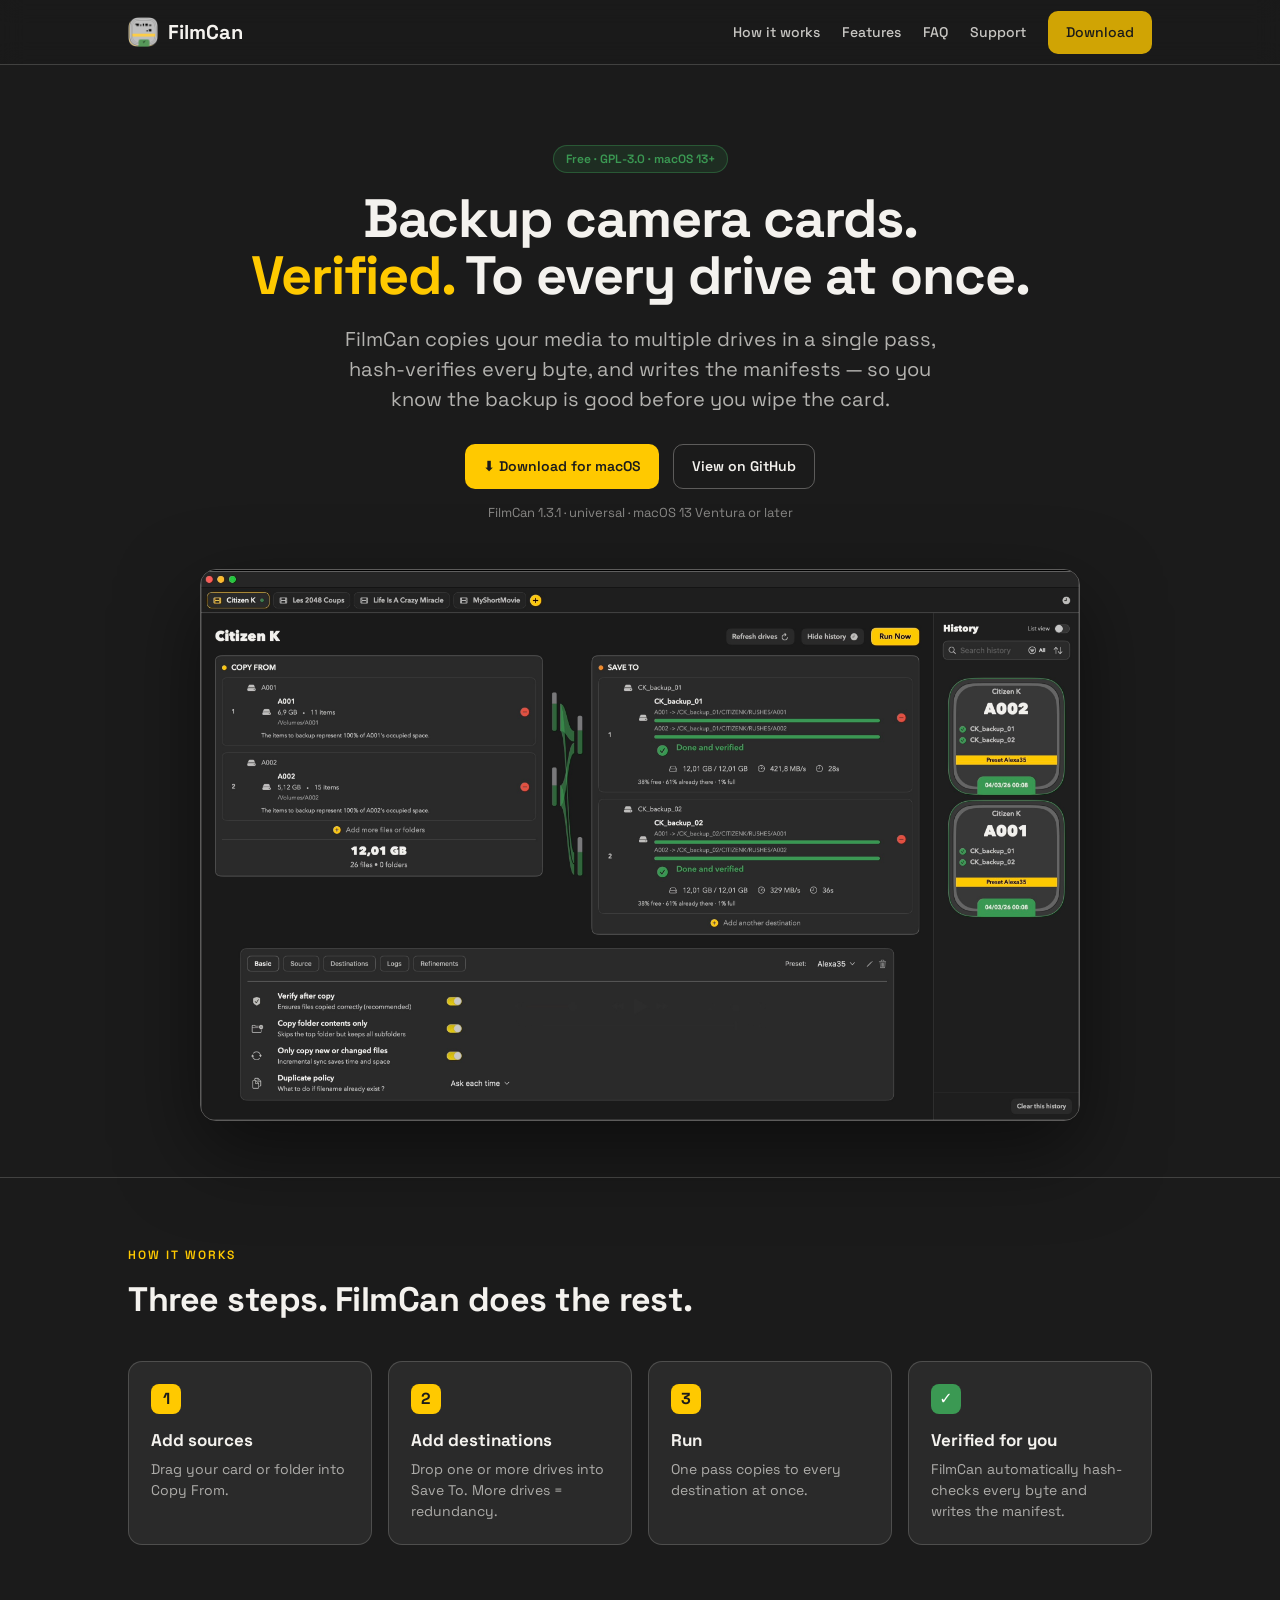
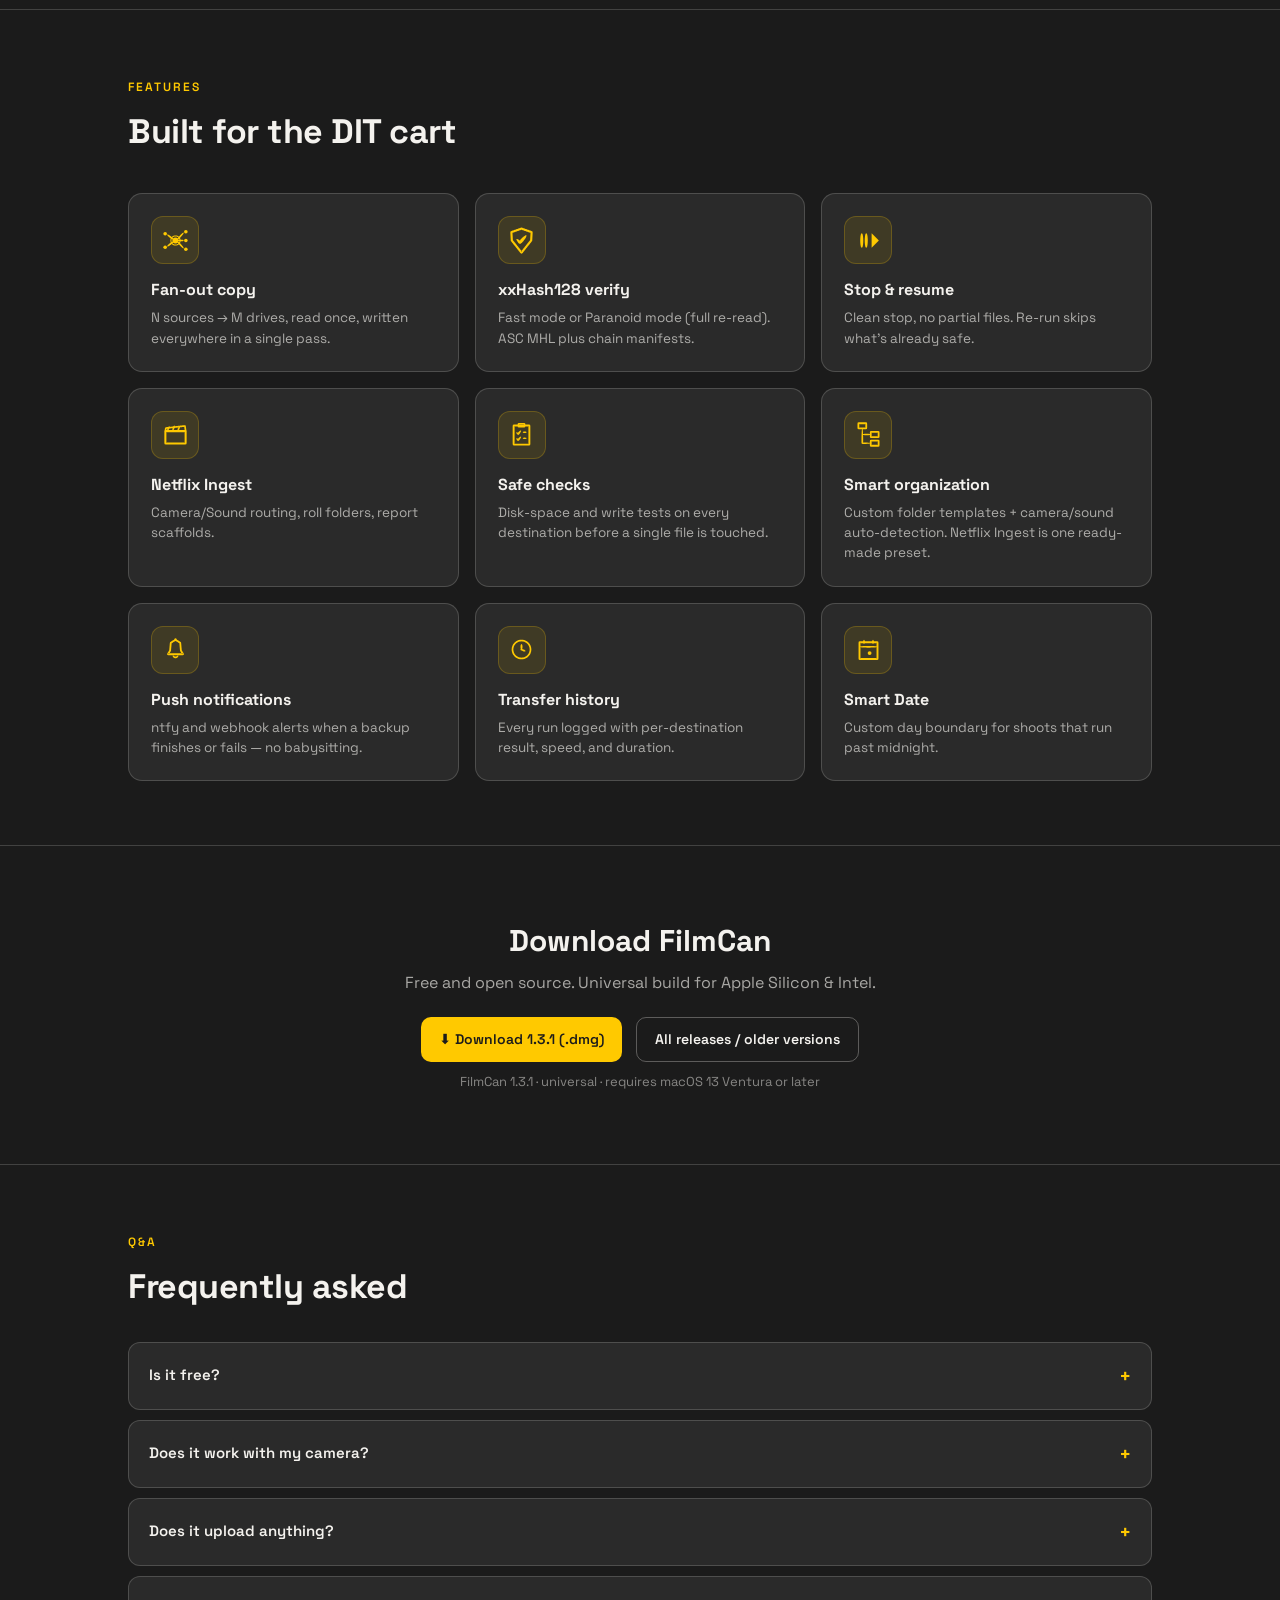
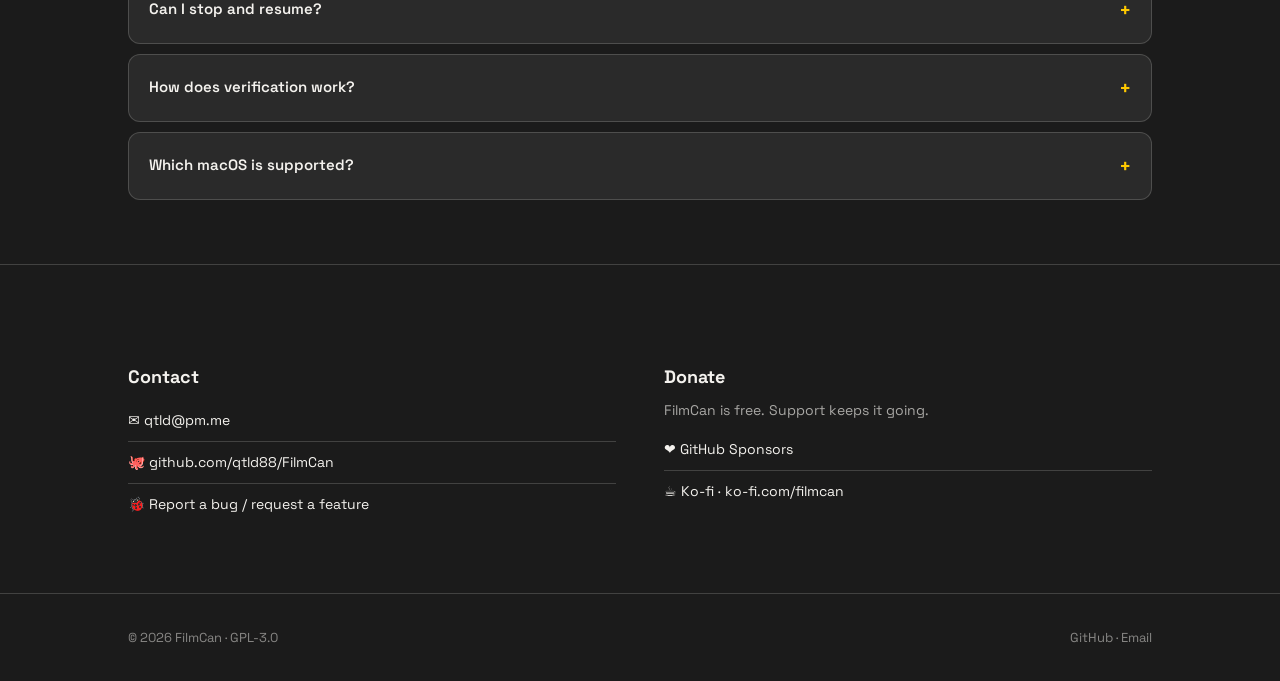
==== commit 5541816b: "style(site): drop Contact & donate section heading Co-Authored-By: Claude Opus 4.8 <noreply@anthropi" ====
--- a/website/index.html
+++ b/website/index.html
@@ -102,8 +102,6 @@
 </div></section>
 
 <section id="support"><div class="wrap">
-  <span class="eyebrow">Get in touch · Support the project</span>
-  <h2 class="sec">Contact &amp; donate</h2>
   <div class="cols">
     <div class="box">
       <h3>Contact</h3>
--- a/website/styles.css
+++ b/website/styles.css
@@ -54,7 +54,7 @@
 .fc p{font-size:13.5px;color:rgba(244,242,238,.65)}
 
 /* DOWNLOAD */
-.dl{background:linear-gradient(135deg,#2A2A2A,#222);border:1px solid var(--stroke2);border-radius:18px;padding:44px;text-align:center}
+.dl{padding:8px 0;text-align:center}
 .dl h2{font-size:30px;font-weight:700;margin-bottom:8px}
 .dl .cta{display:flex;gap:14px;justify-content:center;margin:22px 0 10px}
 
@@ -71,8 +71,8 @@
 @keyframes faqreveal{from{opacity:0;transform:translateY(-4px)}to{opacity:1;transform:none}}
 
 /* CONTACT / DONATE */
-.cols{display:grid;grid-template-columns:1fr 1fr;gap:16px;margin-top:30px}
-.box{background:var(--card);border:1px solid var(--stroke);border-radius:14px;padding:26px}
+.cols{display:grid;grid-template-columns:1fr 1fr;gap:48px;margin-top:30px}
+.box{padding:4px 0}
 .box h3{font-size:18px;margin-bottom:10px}
 .box a.line{text-decoration:none;display:block;padding:10px 0;border-bottom:1px solid var(--stroke);font-size:14px}
 .box a.line:last-child{border-bottom:none}
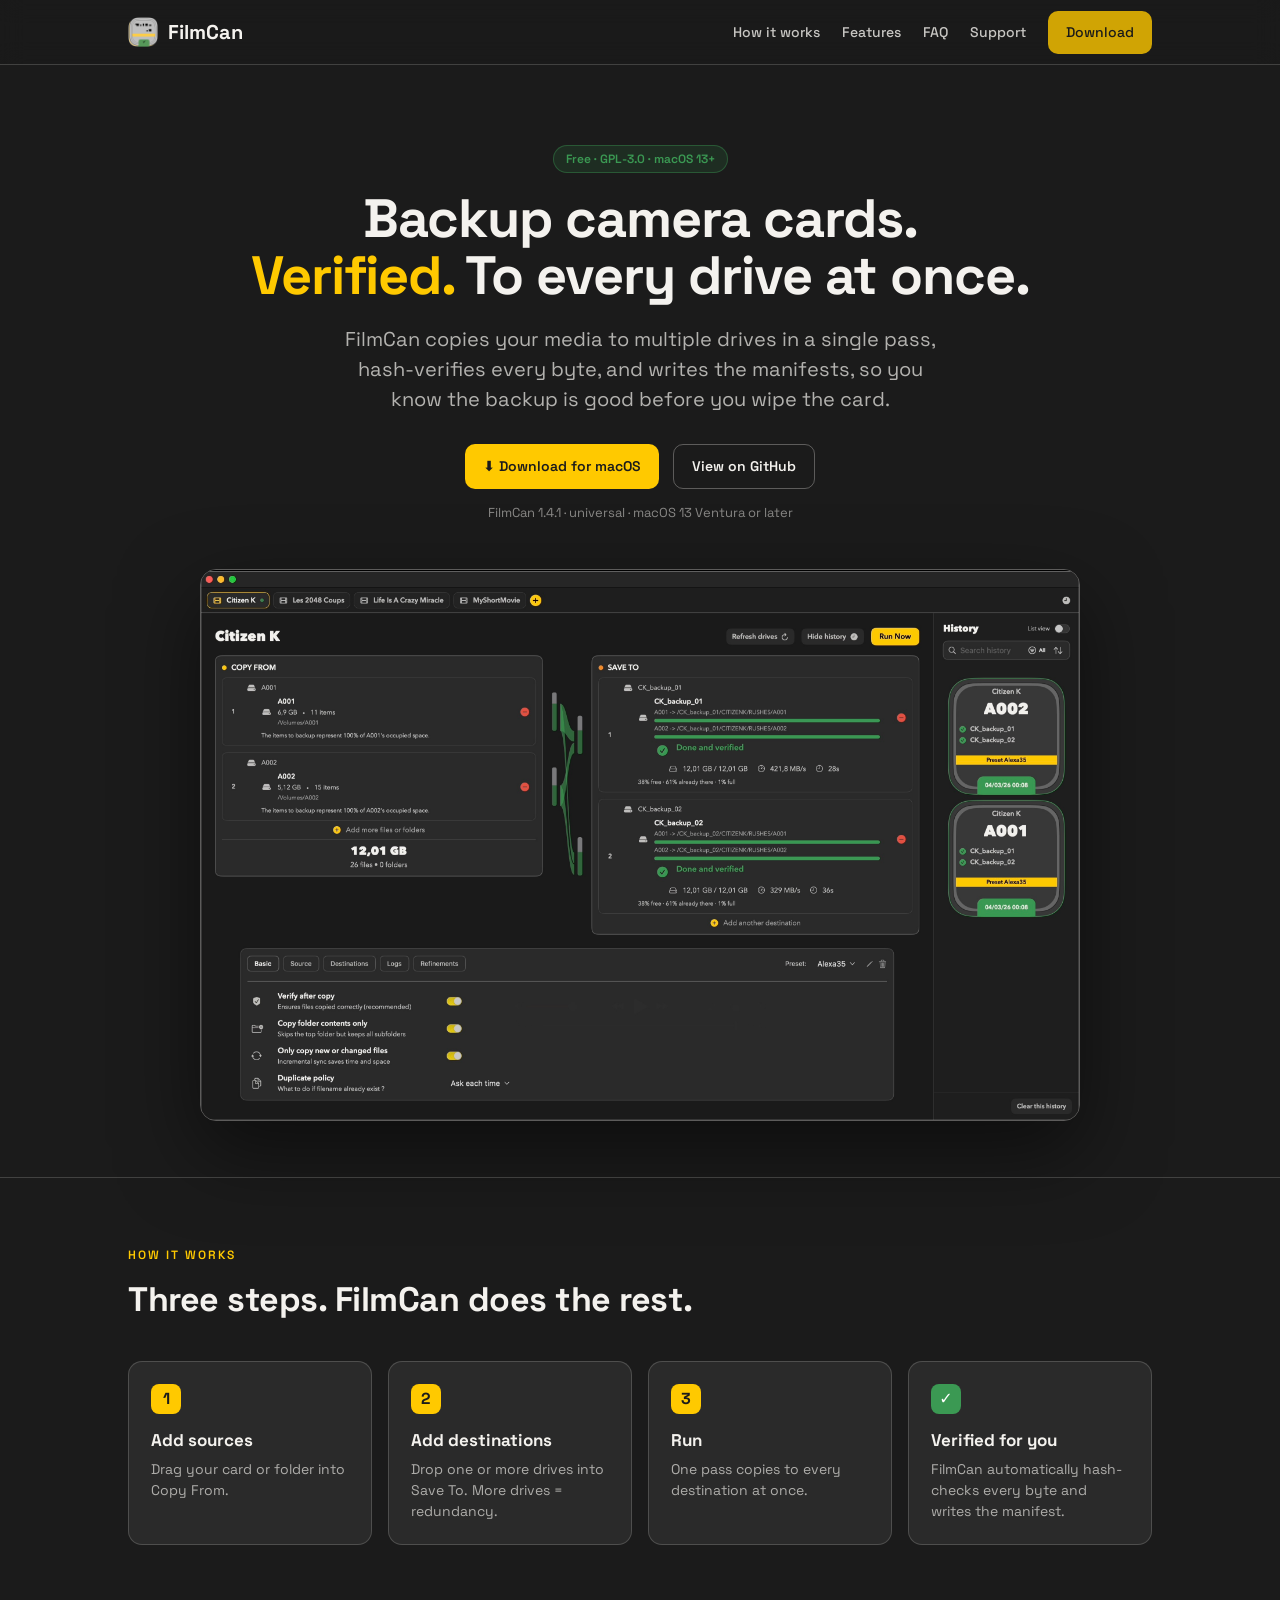
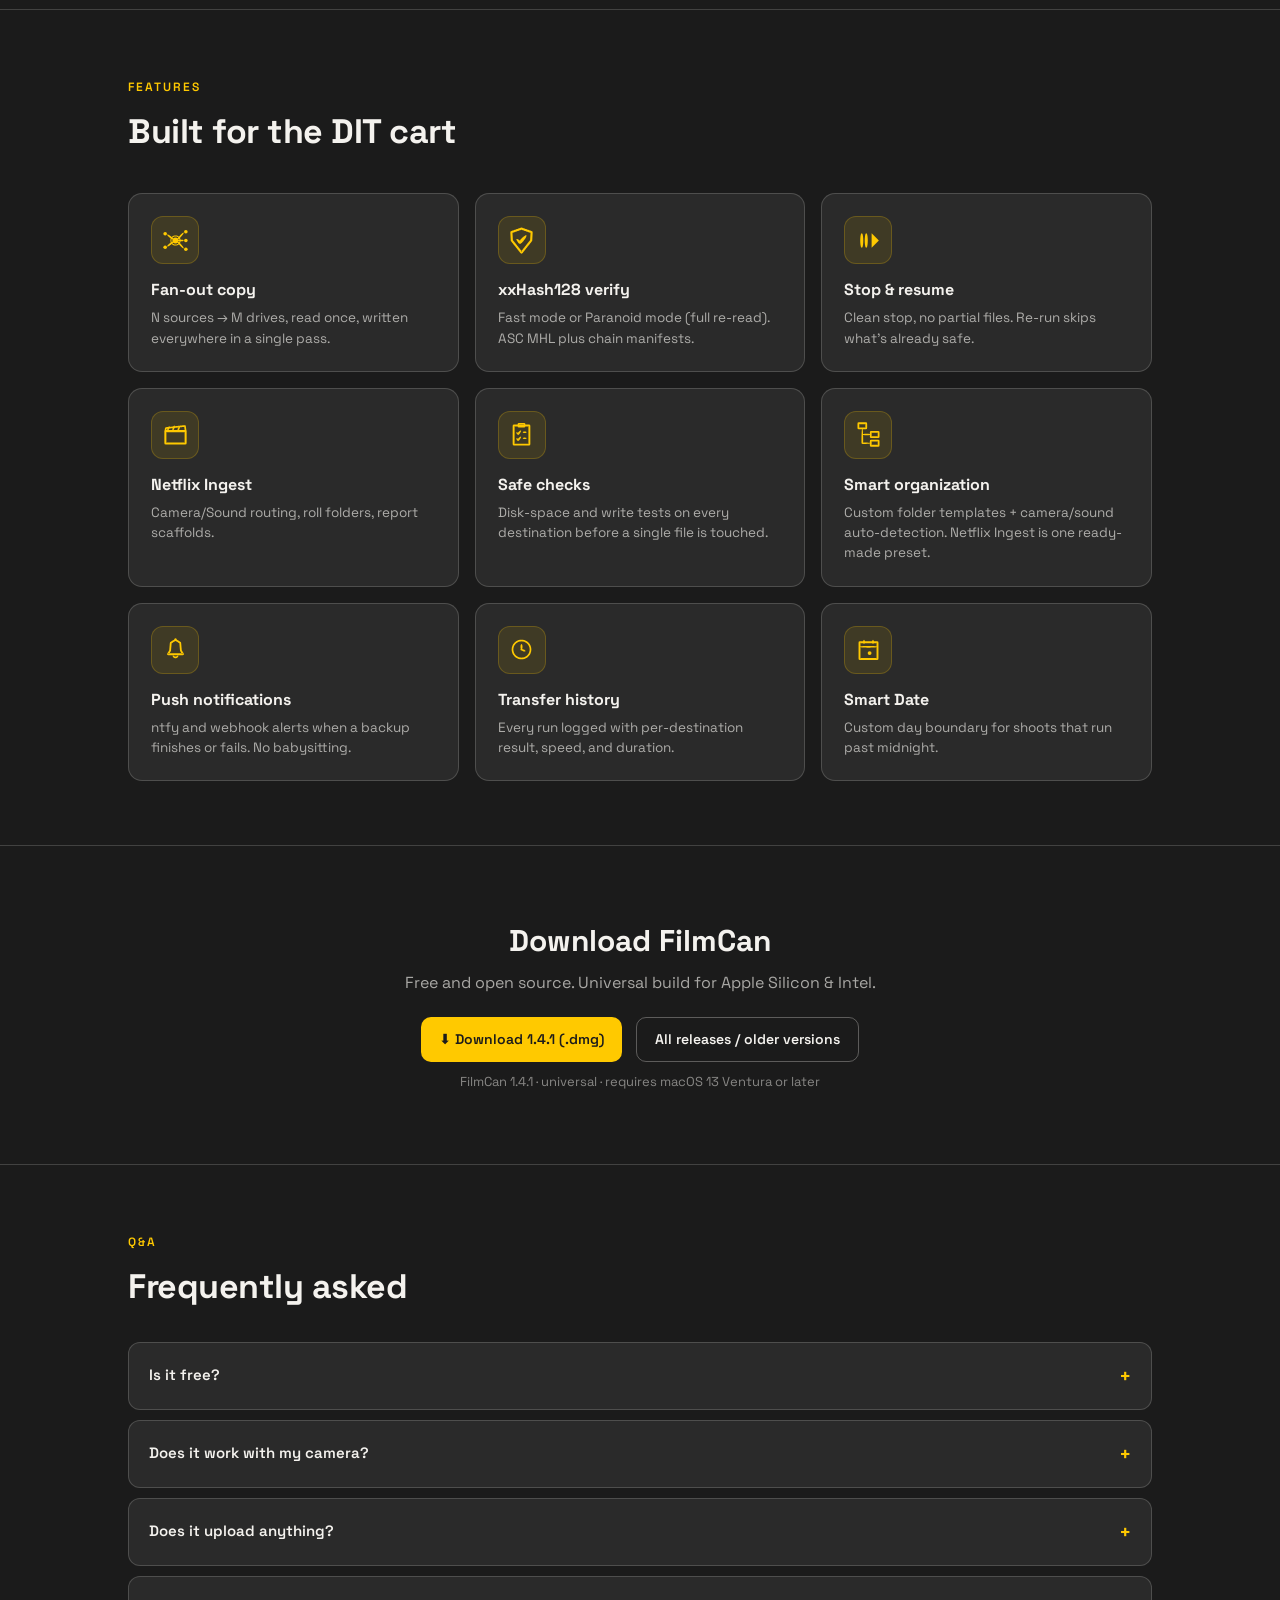
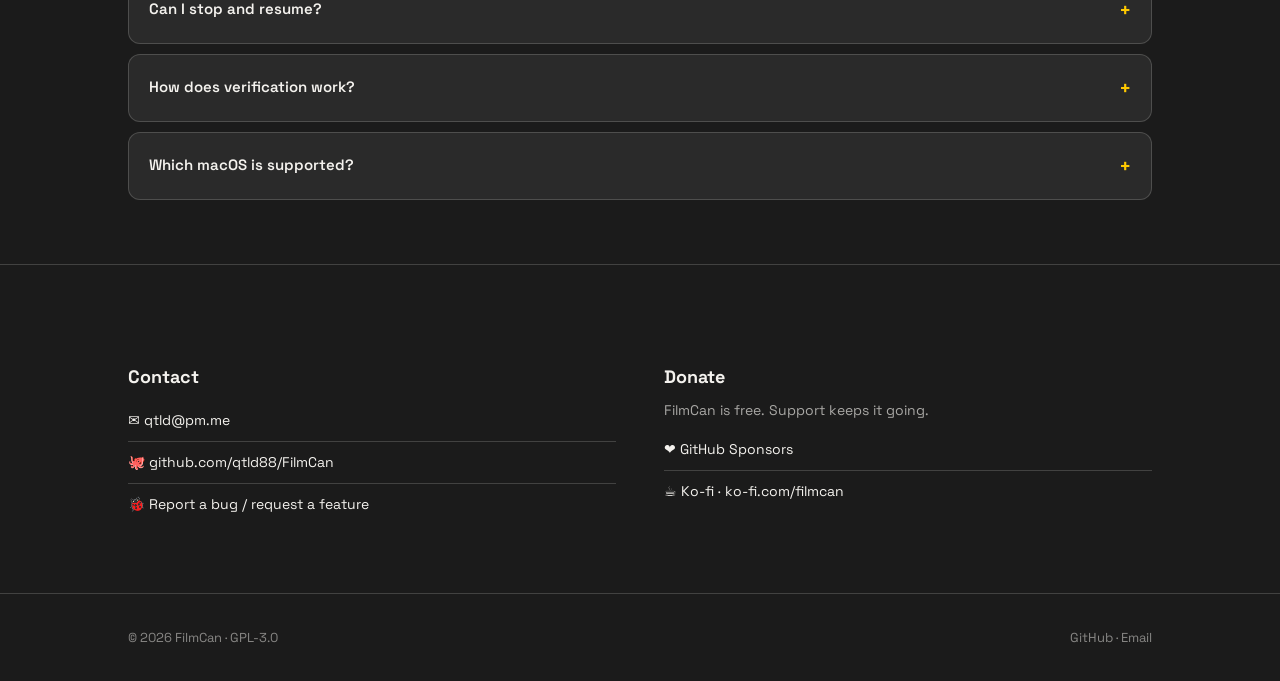
==== commit 5424a5c4: "style: drop em dashes from site + README copy Em dash is an AI-writing tell. Replace with commas, co" ====
--- a/website/index.html
+++ b/website/index.html
@@ -3,11 +3,11 @@
 <head>
 <meta charset="utf-8">
 <meta name="viewport" content="width=device-width, initial-scale=1">
-<title>FilmCan — verified camera-card backup for macOS</title>
-<meta name="description" content="FilmCan copies your camera media to multiple drives in one pass, hash-verifies every byte, and writes the manifests — so you know the backup is good before you wipe the card.">
+<title>FilmCan: verified camera-card backup for macOS</title>
+<meta name="description" content="FilmCan copies your camera media to multiple drives in one pass, hash-verifies every byte, and writes the manifests, so you know the backup is good before you wipe the card.">
 <link rel="icon" href="assets/favicon.png">
 <link rel="apple-touch-icon" href="assets/apple-touch-icon.png">
-<meta property="og:title" content="FilmCan — verified camera-card backup for macOS">
+<meta property="og:title" content="FilmCan: verified camera-card backup for macOS">
 <meta property="og:description" content="Backup camera cards. Verified. To every drive at once.">
 <meta property="og:image" content="assets/og-image.png">
 <meta property="og:type" content="website">
@@ -40,7 +40,7 @@
 <header class="hero"><div class="wrap">
   <span class="badge">Free · GPL-3.0 · macOS 13+</span>
   <h1>Backup camera cards.<br><span class="yellow">Verified.</span> To every drive at once.</h1>
-  <p class="lead">FilmCan copies your media to multiple drives in a single pass, hash-verifies every byte, and writes the manifests — so you know the backup is good before you wipe the card.</p>
+  <p class="lead">FilmCan copies your media to multiple drives in a single pass, hash-verifies every byte, and writes the manifests, so you know the backup is good before you wipe the card.</p>
   <div class="cta">
     <a class="btn" id="dl-hero" href="https://github.com/qtld88/FilmCan/releases">⬇ Download for macOS</a>
     <a class="btn ghost" href="https://github.com/qtld88/FilmCan">View on GitHub</a>
@@ -70,7 +70,7 @@
     <div class="fc"><div class="tile"><svg viewBox="0 0 24 24" aria-hidden="true"><path class="ink" fill-rule="evenodd" d="M3.64 9.64L3.50 9.90L4.00 9.90L4.50 9.90L5.00 9.90L5.50 9.90L6.00 9.90L6.50 9.90L7.00 9.90L7.50 9.90L8.00 9.90L8.50 9.90L9.00 9.90L9.50 9.90L10.00 9.90L10.50 9.90L11.00 9.90L11.50 9.90L12.00 9.90L12.50 9.90L13.00 9.90L13.50 9.90L14.00 9.90L14.50 9.90L15.00 9.90L15.50 9.90L16.00 9.90L16.50 9.90L17.00 9.90L17.50 9.90L18.00 9.90L18.50 9.90L19.00 9.90L19.50 9.90L20.00 9.90L20.50 9.90L20.36 9.64L20.10 9.50L20.10 10.00L20.10 10.50L20.10 11.00L20.10 11.50L20.10 12.00L20.10 12.50L20.10 13.00L20.10 13.50L20.10 14.00L20.10 14.50L20.10 15.00L20.10 15.50L20.10 16.00L20.10 16.50L20.10 17.00L20.10 17.50L20.10 18.00L20.10 18.50L20.10 19.00L20.10 19.50L20.36 19.36L20.50 19.10L20.00 19.10L19.50 19.10L19.00 19.10L18.50 19.10L18.00 19.10L17.50 19.10L17.00 19.10L16.50 19.10L16.00 19.10L15.50 19.10L15.00 19.10L14.50 19.10L14.00 19.10L13.50 19.10L13.00 19.10L12.50 19.10L12.00 19.10L11.50 19.10L11.00 19.10L10.50 19.10L10.00 19.10L9.50 19.10L9.00 19.10L8.50 19.10L8.00 19.10L7.50 19.10L7.00 19.10L6.50 19.10L6.00 19.10L5.50 19.10L5.00 19.10L4.50 19.10L4.00 19.10L3.50 19.10L3.64 19.36L3.90 19.50L3.90 19.00L3.90 18.50L3.90 18.00L3.90 17.50L3.90 17.00L3.90 16.50L3.90 16.00L3.90 15.50L3.90 15.00L3.90 14.50L3.90 14.00L3.90 13.50L3.90 13.00L3.90 12.50L3.90 12.00L3.90 11.50L3.90 11.00L3.90 10.50L3.90 10.00L3.90 9.50ZM2.36 8.36L2.10 9.50L2.10 10.00L2.10 10.50L2.10 11.00L2.10 11.50L2.10 12.00L2.10 12.50L2.10 13.00L2.10 13.50L2.10 14.00L2.10 14.50L2.10 15.00L2.10 15.50L2.10 16.00L2.10 16.50L2.10 17.00L2.10 17.50L2.10 18.00L2.10 18.50L2.10 19.00L2.10 19.50L2.36 20.64L3.50 20.90L4.00 20.90L4.50 20.90L5.00 20.90L5.50 20.90L6.00 20.90L6.50 20.90L7.00 20.90L7.50 20.90L8.00 20.90L8.50 20.90L9.00 20.90L9.50 20.90L10.00 20.90L10.50 20.90L11.00 20.90L11.50 20.90L12.00 20.90L12.50 20.90L13.00 20.90L13.50 20.90L14.00 20.90L14.50 20.90L15.00 20.90L15.50 20.90L16.00 20.90L16.50 20.90L17.00 20.90L17.50 20.90L18.00 20.90L18.50 20.90L19.00 20.90L19.50 20.90L20.00 20.90L20.50 20.90L21.64 20.64L21.90 19.50L21.90 19.00L21.90 18.50L21.90 18.00L21.90 17.50L21.90 17.00L21.90 16.50L21.90 16.00L21.90 15.50L21.90 15.00L21.90 14.50L21.90 14.00L21.90 13.50L21.90 13.00L21.90 12.50L21.90 12.00L21.90 11.50L21.90 11.00L21.90 10.50L21.90 10.00L21.90 9.50L21.64 8.36L20.50 8.10L20.00 8.10L19.50 8.10L19.00 8.10L18.50 8.10L18.00 8.10L17.50 8.10L17.00 8.10L16.50 8.10L16.00 8.10L15.50 8.10L15.00 8.10L14.50 8.10L14.00 8.10L13.50 8.10L13.00 8.10L12.50 8.10L12.00 8.10L11.50 8.10L11.00 8.10L10.50 8.10L10.00 8.10L9.50 8.10L9.00 8.10L8.50 8.10L8.00 8.10L7.50 8.10L7.00 8.10L6.50 8.10L6.00 8.10L5.50 8.10L5.00 8.10L4.50 8.10L4.00 8.10L3.50 8.10L2.36 8.36Z"/><path class="ink" fill-rule="evenodd" d="M3.91 6.85L3.98 6.99L4.48 6.93L4.98 6.88L5.48 6.82L5.98 6.77L6.48 6.71L6.98 6.65L7.48 6.60L7.98 6.54L8.48 6.49L8.98 6.43L9.48 6.37L9.98 6.32L10.48 6.26L10.98 6.21L11.48 6.15L11.98 6.10L12.48 6.04L12.98 5.98L13.48 5.93L13.98 5.87L14.48 5.82L14.98 5.76L15.48 5.70L15.98 5.65L16.48 5.59L16.98 5.54L17.48 5.48L17.98 5.42L18.48 5.37L18.98 5.31L19.48 5.26L19.98 5.20L19.93 4.98L19.72 5.01L19.79 5.52L19.86 6.03L19.92 6.54L19.99 7.05L20.06 7.56L20.12 8.07L20.19 8.59L20.43 8.52L20.50 8.25L20.00 8.26L19.50 8.26L19.00 8.26L18.50 8.26L18.00 8.27L17.50 8.27L17.00 8.27L16.50 8.28L16.00 8.28L15.50 8.28L15.00 8.28L14.50 8.29L14.00 8.29L13.50 8.29L13.00 8.29L12.50 8.30L12.00 8.30L11.50 8.30L11.00 8.31L10.50 8.31L10.00 8.31L9.50 8.31L9.00 8.32L8.50 8.32L8.00 8.32L7.50 8.33L7.00 8.33L6.50 8.33L6.00 8.33L5.50 8.34L5.00 8.34L4.50 8.34L4.00 8.34L3.50 8.35L3.55 8.59L3.81 8.74L3.88 8.27L3.94 7.81L4.01 7.34L4.08 6.87ZM2.89 5.75L2.59 6.66L2.52 7.13L2.46 7.59L2.39 8.06L2.32 8.53L2.45 9.61L3.50 9.85L4.00 9.84L4.50 9.84L5.00 9.84L5.50 9.84L6.00 9.83L6.50 9.83L7.00 9.83L7.50 9.82L8.00 9.82L8.50 9.82L9.00 9.82L9.50 9.81L10.00 9.81L10.50 9.81L11.00 9.81L11.50 9.80L12.00 9.80L12.50 9.80L13.00 9.79L13.50 9.79L14.00 9.79L14.50 9.79L15.00 9.78L15.50 9.78L16.00 9.78L16.50 9.77L17.00 9.77L17.50 9.77L18.00 9.77L18.50 9.76L19.00 9.76L19.50 9.76L20.00 9.76L20.50 9.75L21.57 9.48L21.68 8.39L21.61 7.88L21.54 7.37L21.48 6.86L21.41 6.35L21.34 5.84L21.28 5.33L21.21 4.81L20.87 3.82L19.82 3.71L19.32 3.77L18.82 3.82L18.32 3.88L17.82 3.93L17.32 3.99L16.82 4.05L16.32 4.10L15.82 4.16L15.32 4.21L14.82 4.27L14.32 4.33L13.82 4.38L13.32 4.44L12.82 4.49L12.32 4.55L11.82 4.60L11.32 4.66L10.82 4.72L10.32 4.77L9.82 4.83L9.32 4.88L8.82 4.94L8.32 5.00L7.82 5.05L7.32 5.11L6.82 5.16L6.32 5.22L5.82 5.28L5.32 5.33L4.82 5.39L4.32 5.44L3.82 5.50L2.89 5.75Z"/><path class="ink" fill-rule="evenodd" d="M6.60 4.60L6.01 4.91L5.64 5.32L5.33 5.75L5.08 6.21L4.86 6.69L4.70 7.19L4.58 7.71L4.53 8.25L4.70 8.90L4.70 8.90L5.29 8.59L5.66 8.18L5.97 7.75L6.22 7.29L6.44 6.81L6.60 6.31L6.72 5.79L6.77 5.25L6.60 4.60Z"/><path class="ink" fill-rule="evenodd" d="M11.20 3.90L10.68 4.22L10.35 4.62L10.08 5.04L9.84 5.47L9.64 5.91L9.47 6.36L9.33 6.83L9.22 7.31L9.15 7.80L9.12 8.31L9.30 8.90L9.30 8.90L9.82 8.58L10.15 8.18L10.42 7.76L10.66 7.33L10.86 6.89L11.03 6.44L11.17 5.97L11.28 5.49L11.35 5.00L11.38 4.49L11.20 3.90Z"/><path class="ink" fill-rule="evenodd" d="M15.80 4.60L15.21 4.91L14.84 5.32L14.53 5.75L14.28 6.21L14.06 6.69L13.90 7.19L13.78 7.71L13.73 8.25L13.90 8.90L13.90 8.90L14.49 8.59L14.86 8.18L15.17 7.75L15.42 7.29L15.64 6.81L15.80 6.31L15.92 5.79L15.97 5.25L15.80 4.60Z"/></svg></div><h3>Netflix Ingest</h3><p>Camera/Sound routing, roll folders, report scaffolds.</p></div>
     <div class="fc"><div class="tile"><svg viewBox="0 0 24 24" aria-hidden="true"><path class="ink" fill-rule="evenodd" d="M5.60 4.60L5.50 4.85L6.00 4.85L6.50 4.85L7.00 4.85L7.50 4.85L8.00 4.85L8.50 4.85L9.00 4.85L9.50 4.85L10.00 4.85L10.50 4.85L11.00 4.85L11.50 4.85L12.00 4.85L12.50 4.85L13.00 4.85L13.50 4.85L14.00 4.85L14.50 4.85L15.00 4.85L15.50 4.85L16.00 4.85L16.50 4.85L17.00 4.85L17.50 4.85L18.00 4.85L18.50 4.85L18.40 4.60L18.15 4.50L18.15 5.00L18.15 5.50L18.15 6.00L18.15 6.50L18.15 7.00L18.15 7.50L18.15 8.00L18.15 8.50L18.15 9.00L18.15 9.50L18.15 10.00L18.15 10.50L18.15 11.00L18.15 11.50L18.15 12.00L18.15 12.50L18.15 13.00L18.15 13.50L18.15 14.00L18.15 14.50L18.15 15.00L18.15 15.50L18.15 16.00L18.15 16.50L18.15 17.00L18.15 17.50L18.15 18.00L18.15 18.50L18.15 19.00L18.15 19.50L18.15 20.00L18.15 20.50L18.40 20.40L18.50 20.15L18.00 20.15L17.50 20.15L17.00 20.15L16.50 20.15L16.00 20.15L15.50 20.15L15.00 20.15L14.50 20.15L14.00 20.15L13.50 20.15L13.00 20.15L12.50 20.15L12.00 20.15L11.50 20.15L11.00 20.15L10.50 20.15L10.00 20.15L9.50 20.15L9.00 20.15L8.50 20.15L8.00 20.15L7.50 20.15L7.00 20.15L6.50 20.15L6.00 20.15L5.50 20.15L5.60 20.40L5.85 20.50L5.85 20.00L5.85 19.50L5.85 19.00L5.85 18.50L5.85 18.00L5.85 17.50L5.85 17.00L5.85 16.50L5.85 16.00L5.85 15.50L5.85 15.00L5.85 14.50L5.85 14.00L5.85 13.50L5.85 13.00L5.85 12.50L5.85 12.00L5.85 11.50L5.85 11.00L5.85 10.50L5.85 10.00L5.85 9.50L5.85 9.00L5.85 8.50L5.85 8.00L5.85 7.50L5.85 7.00L5.85 6.50L5.85 6.00L5.85 5.50L5.85 5.00L5.85 4.50ZM4.40 3.40L4.15 4.50L4.15 5.00L4.15 5.50L4.15 6.00L4.15 6.50L4.15 7.00L4.15 7.50L4.15 8.00L4.15 8.50L4.15 9.00L4.15 9.50L4.15 10.00L4.15 10.50L4.15 11.00L4.15 11.50L4.15 12.00L4.15 12.50L4.15 13.00L4.15 13.50L4.15 14.00L4.15 14.50L4.15 15.00L4.15 15.50L4.15 16.00L4.15 16.50L4.15 17.00L4.15 17.50L4.15 18.00L4.15 18.50L4.15 19.00L4.15 19.50L4.15 20.00L4.15 20.50L4.40 21.60L5.50 21.85L6.00 21.85L6.50 21.85L7.00 21.85L7.50 21.85L8.00 21.85L8.50 21.85L9.00 21.85L9.50 21.85L10.00 21.85L10.50 21.85L11.00 21.85L11.50 21.85L12.00 21.85L12.50 21.85L13.00 21.85L13.50 21.85L14.00 21.85L14.50 21.85L15.00 21.85L15.50 21.85L16.00 21.85L16.50 21.85L17.00 21.85L17.50 21.85L18.00 21.85L18.50 21.85L19.60 21.60L19.85 20.50L19.85 20.00L19.85 19.50L19.85 19.00L19.85 18.50L19.85 18.00L19.85 17.50L19.85 17.00L19.85 16.50L19.85 16.00L19.85 15.50L19.85 15.00L19.85 14.50L19.85 14.00L19.85 13.50L19.85 13.00L19.85 12.50L19.85 12.00L19.85 11.50L19.85 11.00L19.85 10.50L19.85 10.00L19.85 9.50L19.85 9.00L19.85 8.50L19.85 8.00L19.85 7.50L19.85 7.00L19.85 6.50L19.85 6.00L19.85 5.50L19.85 5.00L19.85 4.50L19.60 3.40L18.50 3.15L18.00 3.15L17.50 3.15L17.00 3.15L16.50 3.15L16.00 3.15L15.50 3.15L15.00 3.15L14.50 3.15L14.00 3.15L13.50 3.15L13.00 3.15L12.50 3.15L12.00 3.15L11.50 3.15L11.00 3.15L10.50 3.15L10.00 3.15L9.50 3.15L9.00 3.15L8.50 3.15L8.00 3.15L7.50 3.15L7.00 3.15L6.50 3.15L6.00 3.15L5.50 3.15L4.40 3.40Z"/><path class="ink" fill-rule="evenodd" d="M9.81 2.88L9.79 3.10L10.28 3.10L10.77 3.10L11.26 3.10L11.75 3.10L12.25 3.10L12.74 3.10L13.23 3.10L13.72 3.10L14.21 3.10L14.19 2.88L14.00 2.92L14.00 3.44L14.00 3.96L14.00 4.48L14.19 4.52L14.21 4.30L13.72 4.30L13.23 4.30L12.74 4.30L12.25 4.30L11.75 4.30L11.26 4.30L10.77 4.30L10.28 4.30L9.79 4.30L9.81 4.52L10.00 4.48L10.00 3.96L10.00 3.44L10.00 2.92ZM8.79 1.92L8.60 2.92L8.60 3.44L8.60 3.96L8.60 4.48L8.79 5.48L9.79 5.70L10.28 5.70L10.77 5.70L11.26 5.70L11.75 5.70L12.25 5.70L12.74 5.70L13.23 5.70L13.72 5.70L14.21 5.70L15.21 5.48L15.40 4.48L15.40 3.96L15.40 3.44L15.40 2.92L15.21 1.92L14.21 1.70L13.72 1.70L13.23 1.70L12.74 1.70L12.25 1.70L11.75 1.70L11.26 1.70L10.77 1.70L10.28 1.70L9.79 1.70L8.79 1.92Z"/><path class="ink" fill-rule="evenodd" d="M7.40 10.00L7.43 10.61L7.63 11.05L7.87 11.45L8.13 11.83L9.10 12.42L9.98 11.73L10.31 11.33L10.61 10.92L10.90 10.49L11.16 10.04L11.40 9.57L11.60 9.06L11.60 8.40L11.60 8.40L10.95 8.54L10.50 8.83L10.09 9.16L9.70 9.51L9.34 9.88L8.99 10.27L8.67 10.67L8.90 10.78L9.23 10.73L8.85 10.47L8.45 10.23L8.01 10.03L7.40 10.00Z"/><path class="ink" fill-rule="evenodd" d="M13.00 10.00L13.51 10.43L14.03 10.57L14.54 10.64L15.06 10.64L15.57 10.57L16.09 10.43L16.60 10.00L16.60 10.00L16.09 9.57L15.57 9.43L15.06 9.36L14.54 9.36L14.03 9.43L13.51 9.57L13.00 10.00Z"/><path class="ink" fill-rule="evenodd" d="M7.40 15.40L7.43 16.01L7.63 16.45L7.87 16.85L8.13 17.23L9.10 17.82L9.98 17.13L10.31 16.73L10.61 16.32L10.90 15.89L11.16 15.44L11.40 14.97L11.60 14.46L11.60 13.80L11.60 13.80L10.95 13.94L10.50 14.23L10.09 14.56L9.70 14.91L9.34 15.28L8.99 15.67L8.67 16.07L8.90 16.18L9.23 16.13L8.85 15.87L8.45 15.63L8.01 15.43L7.40 15.40Z"/><path class="ink" fill-rule="evenodd" d="M13.00 15.40L13.51 15.83L14.03 15.97L14.54 16.04L15.06 16.04L15.57 15.97L16.09 15.83L16.60 15.40L16.60 15.40L16.09 14.97L15.57 14.83L15.06 14.76L14.54 14.76L14.03 14.83L13.51 14.97L13.00 15.40Z"/></svg></div><h3>Safe checks</h3><p>Disk-space and write tests on every destination before a single file is touched.</p></div>
     <div class="fc"><div class="tile"><svg viewBox="0 0 24 24" aria-hidden="true"><path class="ink" fill-rule="evenodd" d="M3.57 2.57L3.50 2.80L4.00 2.80L4.50 2.80L5.00 2.80L5.50 2.80L6.00 2.80L6.50 2.80L7.00 2.80L7.50 2.80L8.00 2.80L8.50 2.80L9.00 2.80L9.50 2.80L9.43 2.57L9.20 2.50L9.20 3.00L9.20 3.50L9.20 4.00L9.20 4.50L9.20 5.00L9.20 5.50L9.20 6.00L9.43 5.93L9.50 5.70L9.00 5.70L8.50 5.70L8.00 5.70L7.50 5.70L7.00 5.70L6.50 5.70L6.00 5.70L5.50 5.70L5.00 5.70L4.50 5.70L4.00 5.70L3.50 5.70L3.57 5.93L3.80 6.00L3.80 5.50L3.80 5.00L3.80 4.50L3.80 4.00L3.80 3.50L3.80 3.00L3.80 2.50ZM2.43 1.43L2.20 2.50L2.20 3.00L2.20 3.50L2.20 4.00L2.20 4.50L2.20 5.00L2.20 5.50L2.20 6.00L2.43 7.07L3.50 7.30L4.00 7.30L4.50 7.30L5.00 7.30L5.50 7.30L6.00 7.30L6.50 7.30L7.00 7.30L7.50 7.30L8.00 7.30L8.50 7.30L9.00 7.30L9.50 7.30L10.57 7.07L10.80 6.00L10.80 5.50L10.80 5.00L10.80 4.50L10.80 4.00L10.80 3.50L10.80 3.00L10.80 2.50L10.57 1.43L9.50 1.20L9.00 1.20L8.50 1.20L8.00 1.20L7.50 1.20L7.00 1.20L6.50 1.20L6.00 1.20L5.50 1.20L5.00 1.20L4.50 1.20L4.00 1.20L3.50 1.20L2.43 1.43Z"/><path class="ink" fill-rule="evenodd" d="M14.57 10.32L14.50 10.55L15.00 10.55L15.50 10.55L16.00 10.55L16.50 10.55L17.00 10.55L17.50 10.55L18.00 10.55L18.50 10.55L19.00 10.55L19.50 10.55L20.00 10.55L20.50 10.55L20.43 10.32L20.20 10.25L20.20 10.75L20.20 11.25L20.20 11.75L20.20 12.25L20.20 12.75L20.20 13.25L20.20 13.75L20.43 13.68L20.50 13.45L20.00 13.45L19.50 13.45L19.00 13.45L18.50 13.45L18.00 13.45L17.50 13.45L17.00 13.45L16.50 13.45L16.00 13.45L15.50 13.45L15.00 13.45L14.50 13.45L14.57 13.68L14.80 13.75L14.80 13.25L14.80 12.75L14.80 12.25L14.80 11.75L14.80 11.25L14.80 10.75L14.80 10.25ZM13.43 9.18L13.20 10.25L13.20 10.75L13.20 11.25L13.20 11.75L13.20 12.25L13.20 12.75L13.20 13.25L13.20 13.75L13.43 14.82L14.50 15.05L15.00 15.05L15.50 15.05L16.00 15.05L16.50 15.05L17.00 15.05L17.50 15.05L18.00 15.05L18.50 15.05L19.00 15.05L19.50 15.05L20.00 15.05L20.50 15.05L21.57 14.82L21.80 13.75L21.80 13.25L21.80 12.75L21.80 12.25L21.80 11.75L21.80 11.25L21.80 10.75L21.80 10.25L21.57 9.18L20.50 8.95L20.00 8.95L19.50 8.95L19.00 8.95L18.50 8.95L18.00 8.95L17.50 8.95L17.00 8.95L16.50 8.95L16.00 8.95L15.50 8.95L15.00 8.95L14.50 8.95L13.43 9.18Z"/><path class="ink" fill-rule="evenodd" d="M14.57 18.07L14.50 18.30L15.00 18.30L15.50 18.30L16.00 18.30L16.50 18.30L17.00 18.30L17.50 18.30L18.00 18.30L18.50 18.30L19.00 18.30L19.50 18.30L20.00 18.30L20.50 18.30L20.43 18.07L20.20 18.00L20.20 18.50L20.20 19.00L20.20 19.50L20.20 20.00L20.20 20.50L20.20 21.00L20.20 21.50L20.43 21.43L20.50 21.20L20.00 21.20L19.50 21.20L19.00 21.20L18.50 21.20L18.00 21.20L17.50 21.20L17.00 21.20L16.50 21.20L16.00 21.20L15.50 21.20L15.00 21.20L14.50 21.20L14.57 21.43L14.80 21.50L14.80 21.00L14.80 20.50L14.80 20.00L14.80 19.50L14.80 19.00L14.80 18.50L14.80 18.00ZM13.43 16.93L13.20 18.00L13.20 18.50L13.20 19.00L13.20 19.50L13.20 20.00L13.20 20.50L13.20 21.00L13.20 21.50L13.43 22.57L14.50 22.80L15.00 22.80L15.50 22.80L16.00 22.80L16.50 22.80L17.00 22.80L17.50 22.80L18.00 22.80L18.50 22.80L19.00 22.80L19.50 22.80L20.00 22.80L20.50 22.80L21.57 22.57L21.80 21.50L21.80 21.00L21.80 20.50L21.80 20.00L21.80 19.50L21.80 19.00L21.80 18.50L21.80 18.00L21.57 16.93L20.50 16.70L20.00 16.70L19.50 16.70L19.00 16.70L18.50 16.70L18.00 16.70L17.50 16.70L17.00 16.70L16.50 16.70L16.00 16.70L15.50 16.70L15.00 16.70L14.50 16.70L13.43 16.93Z"/><path class="ink" fill-rule="evenodd" d="M6.50 6.50L6.23 6.99L6.15 7.48L6.09 7.97L6.04 8.46L6.00 8.95L5.96 9.44L5.93 9.94L5.90 10.43L5.88 10.92L5.86 11.41L5.84 11.90L5.82 12.39L5.81 12.88L5.79 13.37L5.78 13.86L5.77 14.35L5.76 14.84L5.76 15.33L5.75 15.82L5.75 16.31L5.75 16.81L5.75 17.30L5.75 17.79L5.76 18.28L5.76 18.77L5.77 19.26L6.00 20.26L7.00 20.46L7.50 20.44L8.00 20.43L8.50 20.41L9.00 20.39L9.50 20.37L10.00 20.35L10.50 20.32L11.00 20.29L11.50 20.25L12.00 20.21L12.50 20.16L13.00 20.10L13.50 20.02L14.00 19.75L14.00 19.75L13.50 19.48L13.00 19.40L12.50 19.34L12.00 19.29L11.50 19.25L11.00 19.21L10.50 19.18L10.00 19.15L9.50 19.13L9.00 19.11L8.50 19.09L8.00 19.07L7.50 19.06L7.00 19.04L7.00 19.24L7.23 19.26L7.24 18.77L7.24 18.28L7.25 17.79L7.25 17.30L7.25 16.81L7.25 16.31L7.25 15.82L7.24 15.33L7.24 14.84L7.23 14.35L7.22 13.86L7.21 13.37L7.19 12.88L7.18 12.39L7.16 11.90L7.14 11.41L7.12 10.92L7.10 10.43L7.07 9.94L7.04 9.44L7.00 8.95L6.96 8.46L6.91 7.97L6.85 7.48L6.77 6.99L6.50 6.50Z"/><path class="ink" fill-rule="evenodd" d="M6.50 12.00L7.00 12.35L7.50 12.47L8.00 12.55L8.50 12.61L9.00 12.66L9.50 12.68L10.00 12.70L10.50 12.70L11.00 12.68L11.50 12.66L12.00 12.61L12.50 12.55L13.00 12.47L13.50 12.35L14.00 12.00L14.00 12.00L13.50 11.65L13.00 11.53L12.50 11.45L12.00 11.39L11.50 11.34L11.00 11.32L10.50 11.30L10.00 11.30L9.50 11.32L9.00 11.34L8.50 11.39L8.00 11.45L7.50 11.53L7.00 11.65L6.50 12.00Z"/></svg></div><h3>Smart organization</h3><p>Custom folder templates + camera/sound auto-detection. Netflix Ingest is one ready-made preset.</p></div>
-    <div class="fc"><div class="tile"><svg viewBox="0 0 24 24" aria-hidden="true"><path class="ink" fill-rule="evenodd" d="M12.00 4.20L12.00 4.34L12.42 4.60L12.84 4.86L13.26 5.12L13.68 5.38L14.10 5.64L14.52 5.90L14.94 6.16L15.36 6.42L15.52 6.42L15.45 6.57L15.49 7.07L15.53 7.57L15.57 8.07L15.62 8.57L15.66 9.07L15.70 9.57L15.75 10.07L15.79 10.57L15.83 11.07L15.87 11.57L15.92 12.07L15.96 12.57L16.04 13.25L16.37 13.82L16.62 14.22L16.87 14.62L17.12 15.02L17.37 15.42L17.62 15.82L17.87 16.22L18.12 15.77L18.30 15.40L17.79 15.40L17.29 15.40L16.79 15.40L16.28 15.40L15.78 15.40L15.27 15.40L14.77 15.40L14.27 15.40L13.76 15.40L13.26 15.40L12.76 15.40L12.25 15.40L11.75 15.40L11.24 15.40L10.74 15.40L10.24 15.40L9.73 15.40L9.23 15.40L8.73 15.40L8.22 15.40L7.72 15.40L7.21 15.40L6.71 15.40L6.21 15.40L5.70 15.40L5.88 15.77L6.13 16.22L6.38 15.82L6.63 15.42L6.88 15.02L7.13 14.62L7.38 14.22L7.63 13.82L7.96 13.25L8.04 12.57L8.08 12.07L8.13 11.57L8.17 11.07L8.21 10.57L8.25 10.07L8.30 9.57L8.34 9.07L8.38 8.57L8.43 8.07L8.47 7.57L8.51 7.07L8.55 6.57L8.48 6.42L8.64 6.42L9.06 6.16L9.48 5.90L9.90 5.64L10.32 5.38L10.74 5.12L11.16 4.86L11.58 4.60L12.00 4.34ZM12.00 2.60L11.16 2.98L10.74 3.24L10.32 3.50L9.90 3.76L9.48 4.02L9.06 4.28L8.64 4.54L8.22 4.80L7.80 5.06L7.12 5.58L6.96 6.43L6.92 6.93L6.87 7.43L6.83 7.93L6.79 8.43L6.75 8.93L6.70 9.43L6.66 9.93L6.62 10.43L6.57 10.93L6.53 11.43L6.49 11.93L6.45 12.43L6.44 12.75L6.27 12.98L6.02 13.38L5.77 13.78L5.52 14.18L5.27 14.58L5.02 14.98L4.77 15.38L4.52 16.63L5.70 17.00L6.21 17.00L6.71 17.00L7.21 17.00L7.72 17.00L8.22 17.00L8.73 17.00L9.23 17.00L9.73 17.00L10.24 17.00L10.74 17.00L11.24 17.00L11.75 17.00L12.25 17.00L12.76 17.00L13.26 17.00L13.76 17.00L14.27 17.00L14.77 17.00L15.27 17.00L15.78 17.00L16.28 17.00L16.79 17.00L17.29 17.00L17.79 17.00L18.30 17.00L19.48 16.63L19.23 15.38L18.98 14.98L18.73 14.58L18.48 14.18L18.23 13.78L17.98 13.38L17.73 12.98L17.56 12.75L17.55 12.43L17.51 11.93L17.47 11.43L17.43 10.93L17.38 10.43L17.34 9.93L17.30 9.43L17.25 8.93L17.21 8.43L17.17 7.93L17.13 7.43L17.08 6.93L17.04 6.43L16.88 5.58L16.20 5.06L15.78 4.80L15.36 4.54L14.94 4.28L14.52 4.02L14.10 3.76L13.68 3.50L13.26 3.24L12.84 2.98L12.00 2.60Z"/><circle class="ink" cx="12" cy="3" r="0.95"/><path class="ink" fill-rule="evenodd" d="M14.32 17.22L13.87 17.41L13.62 17.60L13.39 17.77L13.16 17.90L12.93 18.01L12.70 18.10L12.47 18.15L12.23 18.19L12.00 18.20L11.77 18.19L11.53 18.15L11.30 18.10L11.07 18.01L10.84 17.90L10.61 17.77L10.38 17.60L10.13 17.41L9.68 17.22L9.68 17.22L9.46 17.69L9.54 18.12L9.71 18.52L9.97 18.88L10.29 19.20L10.67 19.45L11.09 19.64L11.54 19.76L12.00 19.80L12.46 19.76L12.91 19.64L13.33 19.45L13.71 19.20L14.03 18.88L14.29 18.52L14.46 18.12L14.54 17.69L14.32 17.22Z"/></svg></div><h3>Push notifications</h3><p>ntfy and webhook alerts when a backup finishes or fails — no babysitting.</p></div>
+    <div class="fc"><div class="tile"><svg viewBox="0 0 24 24" aria-hidden="true"><path class="ink" fill-rule="evenodd" d="M12.00 4.20L12.00 4.34L12.42 4.60L12.84 4.86L13.26 5.12L13.68 5.38L14.10 5.64L14.52 5.90L14.94 6.16L15.36 6.42L15.52 6.42L15.45 6.57L15.49 7.07L15.53 7.57L15.57 8.07L15.62 8.57L15.66 9.07L15.70 9.57L15.75 10.07L15.79 10.57L15.83 11.07L15.87 11.57L15.92 12.07L15.96 12.57L16.04 13.25L16.37 13.82L16.62 14.22L16.87 14.62L17.12 15.02L17.37 15.42L17.62 15.82L17.87 16.22L18.12 15.77L18.30 15.40L17.79 15.40L17.29 15.40L16.79 15.40L16.28 15.40L15.78 15.40L15.27 15.40L14.77 15.40L14.27 15.40L13.76 15.40L13.26 15.40L12.76 15.40L12.25 15.40L11.75 15.40L11.24 15.40L10.74 15.40L10.24 15.40L9.73 15.40L9.23 15.40L8.73 15.40L8.22 15.40L7.72 15.40L7.21 15.40L6.71 15.40L6.21 15.40L5.70 15.40L5.88 15.77L6.13 16.22L6.38 15.82L6.63 15.42L6.88 15.02L7.13 14.62L7.38 14.22L7.63 13.82L7.96 13.25L8.04 12.57L8.08 12.07L8.13 11.57L8.17 11.07L8.21 10.57L8.25 10.07L8.30 9.57L8.34 9.07L8.38 8.57L8.43 8.07L8.47 7.57L8.51 7.07L8.55 6.57L8.48 6.42L8.64 6.42L9.06 6.16L9.48 5.90L9.90 5.64L10.32 5.38L10.74 5.12L11.16 4.86L11.58 4.60L12.00 4.34ZM12.00 2.60L11.16 2.98L10.74 3.24L10.32 3.50L9.90 3.76L9.48 4.02L9.06 4.28L8.64 4.54L8.22 4.80L7.80 5.06L7.12 5.58L6.96 6.43L6.92 6.93L6.87 7.43L6.83 7.93L6.79 8.43L6.75 8.93L6.70 9.43L6.66 9.93L6.62 10.43L6.57 10.93L6.53 11.43L6.49 11.93L6.45 12.43L6.44 12.75L6.27 12.98L6.02 13.38L5.77 13.78L5.52 14.18L5.27 14.58L5.02 14.98L4.77 15.38L4.52 16.63L5.70 17.00L6.21 17.00L6.71 17.00L7.21 17.00L7.72 17.00L8.22 17.00L8.73 17.00L9.23 17.00L9.73 17.00L10.24 17.00L10.74 17.00L11.24 17.00L11.75 17.00L12.25 17.00L12.76 17.00L13.26 17.00L13.76 17.00L14.27 17.00L14.77 17.00L15.27 17.00L15.78 17.00L16.28 17.00L16.79 17.00L17.29 17.00L17.79 17.00L18.30 17.00L19.48 16.63L19.23 15.38L18.98 14.98L18.73 14.58L18.48 14.18L18.23 13.78L17.98 13.38L17.73 12.98L17.56 12.75L17.55 12.43L17.51 11.93L17.47 11.43L17.43 10.93L17.38 10.43L17.34 9.93L17.30 9.43L17.25 8.93L17.21 8.43L17.17 7.93L17.13 7.43L17.08 6.93L17.04 6.43L16.88 5.58L16.20 5.06L15.78 4.80L15.36 4.54L14.94 4.28L14.52 4.02L14.10 3.76L13.68 3.50L13.26 3.24L12.84 2.98L12.00 2.60Z"/><circle class="ink" cx="12" cy="3" r="0.95"/><path class="ink" fill-rule="evenodd" d="M14.32 17.22L13.87 17.41L13.62 17.60L13.39 17.77L13.16 17.90L12.93 18.01L12.70 18.10L12.47 18.15L12.23 18.19L12.00 18.20L11.77 18.19L11.53 18.15L11.30 18.10L11.07 18.01L10.84 17.90L10.61 17.77L10.38 17.60L10.13 17.41L9.68 17.22L9.68 17.22L9.46 17.69L9.54 18.12L9.71 18.52L9.97 18.88L10.29 19.20L10.67 19.45L11.09 19.64L11.54 19.76L12.00 19.80L12.46 19.76L12.91 19.64L13.33 19.45L13.71 19.20L14.03 18.88L14.29 18.52L14.46 18.12L14.54 17.69L14.32 17.22Z"/></svg></div><h3>Push notifications</h3><p>ntfy and webhook alerts when a backup finishes or fails. No babysitting.</p></div>
     <div class="fc"><div class="tile"><svg viewBox="0 0 24 24" aria-hidden="true"><path class="ink" fill-rule="evenodd" d="M19.25 11.94L19.21 12.40L19.17 12.86L19.14 13.26L19.03 13.64L18.91 14.09L18.81 14.48L18.64 14.84L18.45 15.26L18.28 15.62L18.05 15.95L17.78 16.33L17.56 16.66L17.27 16.94L16.94 17.27L16.67 17.55L16.34 17.78L15.96 18.04L15.63 18.27L15.27 18.44L14.85 18.64L14.49 18.81L14.10 18.91L13.65 19.03L13.27 19.14L12.87 19.17L12.41 19.21L12.01 19.25L11.61 19.21L11.15 19.17L10.75 19.14L10.37 19.04L9.92 18.92L9.53 18.82L9.17 18.65L8.75 18.45L8.39 18.29L8.06 18.06L7.68 17.79L7.35 17.56L7.07 17.28L6.74 16.95L6.46 16.67L6.23 16.35L5.96 15.97L5.73 15.64L5.56 15.28L5.37 14.86L5.19 14.50L5.09 14.11L4.97 13.66L4.86 13.28L4.83 12.88L4.79 12.42L4.75 12.02L4.79 11.63L4.83 11.16L4.86 10.76L4.96 10.38L5.08 9.93L5.18 9.54L5.35 9.18L5.54 8.76L5.71 8.40L5.94 8.07L6.20 7.69L6.43 7.36L6.71 7.08L7.04 6.75L7.32 6.46L7.65 6.24L8.02 5.97L8.35 5.74L8.71 5.57L9.13 5.37L9.49 5.20L9.88 5.10L10.32 4.97L10.71 4.87L11.11 4.83L11.57 4.79L11.97 4.75L12.36 4.79L12.83 4.82L13.22 4.85L13.61 4.96L14.06 5.08L14.45 5.17L14.81 5.34L15.23 5.54L15.59 5.70L15.92 5.93L16.30 6.20L16.63 6.42L16.91 6.70L17.24 7.03L17.53 7.31L17.76 7.64L18.02 8.01L18.26 8.34L18.43 8.70L18.62 9.12L18.80 9.48L18.90 9.87L19.02 10.31L19.13 10.70L19.17 11.10L19.21 11.56L19.25 12.01ZM20.75 12.06L20.75 11.89L20.70 11.42L20.66 10.96L20.61 10.43L20.47 9.92L20.35 9.47L20.20 8.96L19.98 8.48L19.78 8.06L19.55 7.58L19.25 7.15L18.98 6.77L18.67 6.34L18.30 5.96L17.97 5.64L17.59 5.27L17.15 4.96L16.77 4.70L16.34 4.40L15.86 4.18L15.43 3.98L14.95 3.76L14.44 3.63L13.99 3.51L13.48 3.38L12.95 3.33L12.49 3.29L11.96 3.25L11.43 3.30L10.97 3.34L10.44 3.39L9.93 3.53L9.48 3.65L8.97 3.79L8.49 4.01L8.07 4.21L7.59 4.44L7.16 4.74L6.78 5.01L6.35 5.32L5.97 5.69L5.65 6.02L5.28 6.40L4.97 6.83L4.71 7.22L4.41 7.65L4.18 8.13L3.99 8.55L3.77 9.04L3.63 9.55L3.51 10.00L3.38 10.51L3.33 11.04L3.29 11.50L3.25 12.03L3.29 12.56L3.34 13.02L3.39 13.54L3.52 14.06L3.64 14.51L3.79 15.02L4.01 15.50L4.21 15.92L4.43 16.39L4.74 16.83L5.00 17.21L5.31 17.64L5.68 18.02L6.01 18.34L6.39 18.72L6.82 19.02L7.20 19.29L7.64 19.59L8.12 19.81L8.54 20.01L9.02 20.23L9.53 20.37L9.98 20.49L10.50 20.62L11.02 20.67L11.49 20.71L12.01 20.75L12.54 20.71L13.00 20.66L13.53 20.61L14.04 20.48L14.49 20.36L15.00 20.22L15.48 20.00L15.90 19.80L16.38 19.57L16.82 19.27L17.20 19.00L17.63 18.70L18.01 18.33L18.33 18.00L18.71 17.62L19.01 17.19L19.28 16.81L19.58 16.37L19.81 15.89L20.00 15.47L20.22 14.99L20.36 14.48L20.48 14.03L20.62 13.52L20.67 12.99L20.71 12.53L20.75 12.06Z"/><circle class="ink" cx="12" cy="12" r="0.95"/><path class="ink" fill-rule="evenodd" d="M12.00 12.00L12.50 11.50L12.69 11.00L12.81 10.50L12.88 10.00L12.90 9.50L12.88 9.00L12.81 8.50L12.69 8.00L12.50 7.50L12.00 7.00L12.00 7.00L11.50 7.50L11.31 8.00L11.19 8.50L11.12 9.00L11.10 9.50L11.12 10.00L11.19 10.50L11.31 11.00L11.50 11.50L12.00 12.00Z"/><path class="ink" fill-rule="evenodd" d="M12.00 12.00L12.25 12.65L12.63 13.01L13.04 13.30L13.48 13.53L13.94 13.70L14.43 13.81L14.95 13.85L15.60 13.60L15.60 13.60L15.35 12.95L14.97 12.59L14.56 12.30L14.12 12.07L13.66 11.90L13.17 11.79L12.65 11.75L12.00 12.00Z"/></svg></div><h3>Transfer history</h3><p>Every run logged with per-destination result, speed, and duration.</p></div>
     <div class="fc"><div class="tile"><svg viewBox="0 0 24 24" aria-hidden="true"><path class="ink" fill-rule="evenodd" d="M4.60 6.10L4.50 6.35L5.00 6.35L5.50 6.35L6.00 6.35L6.50 6.35L7.00 6.35L7.50 6.35L8.00 6.35L8.50 6.35L9.00 6.35L9.50 6.35L10.00 6.35L10.50 6.35L11.00 6.35L11.50 6.35L12.00 6.35L12.50 6.35L13.00 6.35L13.50 6.35L14.00 6.35L14.50 6.35L15.00 6.35L15.50 6.35L16.00 6.35L16.50 6.35L17.00 6.35L17.50 6.35L18.00 6.35L18.50 6.35L19.00 6.35L19.50 6.35L19.40 6.10L19.15 6.00L19.15 6.50L19.15 7.00L19.15 7.50L19.15 8.00L19.15 8.50L19.15 9.00L19.15 9.50L19.15 10.00L19.15 10.50L19.15 11.00L19.15 11.50L19.15 12.00L19.15 12.50L19.15 13.00L19.15 13.50L19.15 14.00L19.15 14.50L19.15 15.00L19.15 15.50L19.15 16.00L19.15 16.50L19.15 17.00L19.15 17.50L19.15 18.00L19.15 18.50L19.15 19.00L19.15 19.50L19.15 20.00L19.40 19.90L19.50 19.65L19.00 19.65L18.50 19.65L18.00 19.65L17.50 19.65L17.00 19.65L16.50 19.65L16.00 19.65L15.50 19.65L15.00 19.65L14.50 19.65L14.00 19.65L13.50 19.65L13.00 19.65L12.50 19.65L12.00 19.65L11.50 19.65L11.00 19.65L10.50 19.65L10.00 19.65L9.50 19.65L9.00 19.65L8.50 19.65L8.00 19.65L7.50 19.65L7.00 19.65L6.50 19.65L6.00 19.65L5.50 19.65L5.00 19.65L4.50 19.65L4.60 19.90L4.85 20.00L4.85 19.50L4.85 19.00L4.85 18.50L4.85 18.00L4.85 17.50L4.85 17.00L4.85 16.50L4.85 16.00L4.85 15.50L4.85 15.00L4.85 14.50L4.85 14.00L4.85 13.50L4.85 13.00L4.85 12.50L4.85 12.00L4.85 11.50L4.85 11.00L4.85 10.50L4.85 10.00L4.85 9.50L4.85 9.00L4.85 8.50L4.85 8.00L4.85 7.50L4.85 7.00L4.85 6.50L4.85 6.00ZM3.40 4.90L3.15 6.00L3.15 6.50L3.15 7.00L3.15 7.50L3.15 8.00L3.15 8.50L3.15 9.00L3.15 9.50L3.15 10.00L3.15 10.50L3.15 11.00L3.15 11.50L3.15 12.00L3.15 12.50L3.15 13.00L3.15 13.50L3.15 14.00L3.15 14.50L3.15 15.00L3.15 15.50L3.15 16.00L3.15 16.50L3.15 17.00L3.15 17.50L3.15 18.00L3.15 18.50L3.15 19.00L3.15 19.50L3.15 20.00L3.40 21.10L4.50 21.35L5.00 21.35L5.50 21.35L6.00 21.35L6.50 21.35L7.00 21.35L7.50 21.35L8.00 21.35L8.50 21.35L9.00 21.35L9.50 21.35L10.00 21.35L10.50 21.35L11.00 21.35L11.50 21.35L12.00 21.35L12.50 21.35L13.00 21.35L13.50 21.35L14.00 21.35L14.50 21.35L15.00 21.35L15.50 21.35L16.00 21.35L16.50 21.35L17.00 21.35L17.50 21.35L18.00 21.35L18.50 21.35L19.00 21.35L19.50 21.35L20.60 21.10L20.85 20.00L20.85 19.50L20.85 19.00L20.85 18.50L20.85 18.00L20.85 17.50L20.85 17.00L20.85 16.50L20.85 16.00L20.85 15.50L20.85 15.00L20.85 14.50L20.85 14.00L20.85 13.50L20.85 13.00L20.85 12.50L20.85 12.00L20.85 11.50L20.85 11.00L20.85 10.50L20.85 10.00L20.85 9.50L20.85 9.00L20.85 8.50L20.85 8.00L20.85 7.50L20.85 7.00L20.85 6.50L20.85 6.00L20.60 4.90L19.50 4.65L19.00 4.65L18.50 4.65L18.00 4.65L17.50 4.65L17.00 4.65L16.50 4.65L16.00 4.65L15.50 4.65L15.00 4.65L14.50 4.65L14.00 4.65L13.50 4.65L13.00 4.65L12.50 4.65L12.00 4.65L11.50 4.65L11.00 4.65L10.50 4.65L10.00 4.65L9.50 4.65L9.00 4.65L8.50 4.65L8.00 4.65L7.50 4.65L7.00 4.65L6.50 4.65L6.00 4.65L5.50 4.65L5.00 4.65L4.50 4.65L3.40 4.90Z"/><path class="ink" fill-rule="evenodd" d="M4.40 9.60L4.91 10.03L5.41 10.11L5.92 10.16L6.43 10.20L6.93 10.23L7.44 10.26L7.95 10.28L8.45 10.30L8.96 10.31L9.47 10.32L9.97 10.33L10.48 10.34L10.99 10.35L11.49 10.35L12.00 10.35L12.51 10.35L13.01 10.35L13.52 10.34L14.03 10.33L14.53 10.32L15.04 10.31L15.55 10.30L16.05 10.28L16.56 10.26L17.07 10.23L17.57 10.20L18.08 10.16L18.59 10.11L19.09 10.03L19.60 9.60L19.60 9.60L19.09 9.17L18.59 9.09L18.08 9.04L17.57 9.00L17.07 8.97L16.56 8.94L16.05 8.92L15.55 8.90L15.04 8.89L14.53 8.88L14.03 8.87L13.52 8.86L13.01 8.85L12.51 8.85L12.00 8.85L11.49 8.85L10.99 8.85L10.48 8.86L9.97 8.87L9.47 8.88L8.96 8.89L8.45 8.90L7.95 8.92L7.44 8.94L6.93 8.97L6.43 9.00L5.92 9.04L5.41 9.09L4.91 9.17L4.40 9.60Z"/><path class="ink" fill-rule="evenodd" d="M8.00 3.40L7.47 3.91L7.29 4.43L7.21 4.94L7.21 5.46L7.29 5.97L7.47 6.49L8.00 7.00L8.00 7.00L8.53 6.49L8.71 5.97L8.79 5.46L8.79 4.94L8.71 4.43L8.53 3.91L8.00 3.40Z"/><path class="ink" fill-rule="evenodd" d="M16.00 3.40L15.47 3.91L15.29 4.43L15.21 4.94L15.21 5.46L15.29 5.97L15.47 6.49L16.00 7.00L16.00 7.00L16.53 6.49L16.71 5.97L16.79 5.46L16.79 4.94L16.71 4.43L16.53 3.91L16.00 3.40Z"/><circle class="ink" cx="13" cy="15.2" r="1.7"/></svg></div><h3>Smart Date</h3><p>Custom day boundary for shoots that run past midnight.</p></div>
     </div>
@@ -93,7 +93,7 @@
   <h2 class="sec">Frequently asked</h2>
   <div class="faq">
     <details class="qa"><summary>Is it free?<span class="plus">+</span></summary><div class="ans"><p>Yes. GPL-3.0 licensed and fully open source.</p></div></details>
-    <details class="qa"><summary>Does it work with my camera?<span class="plus">+</span></summary><div class="ans"><p>Any camera that mounts as storage — RED, ARRI, Sony, Canon, Panasonic, Blackmagic, GoPro, and more.</p></div></details>
+    <details class="qa"><summary>Does it work with my camera?<span class="plus">+</span></summary><div class="ans"><p>Any camera that mounts as storage: RED, ARRI, Sony, Canon, Panasonic, Blackmagic, GoPro, and more.</p></div></details>
     <details class="qa"><summary>Does it upload anything?<span class="plus">+</span></summary><div class="ans"><p>No file uploads. Transfers stay local; optional notifications send status metadata only.</p></div></details>
     <details class="qa"><summary>Can I stop and resume?<span class="plus">+</span></summary><div class="ans"><p>Yes. Stop is clean with no partial files, and re-running skips files already backed up to every destination.</p></div></details>
     <details class="qa"><summary>How does verification work?<span class="plus">+</span></summary><div class="ans"><p>Fast mode checks the hash computed during copy; Paranoid mode re-reads every file from disk. FilmCan uses xxHash128.</p></div></details>
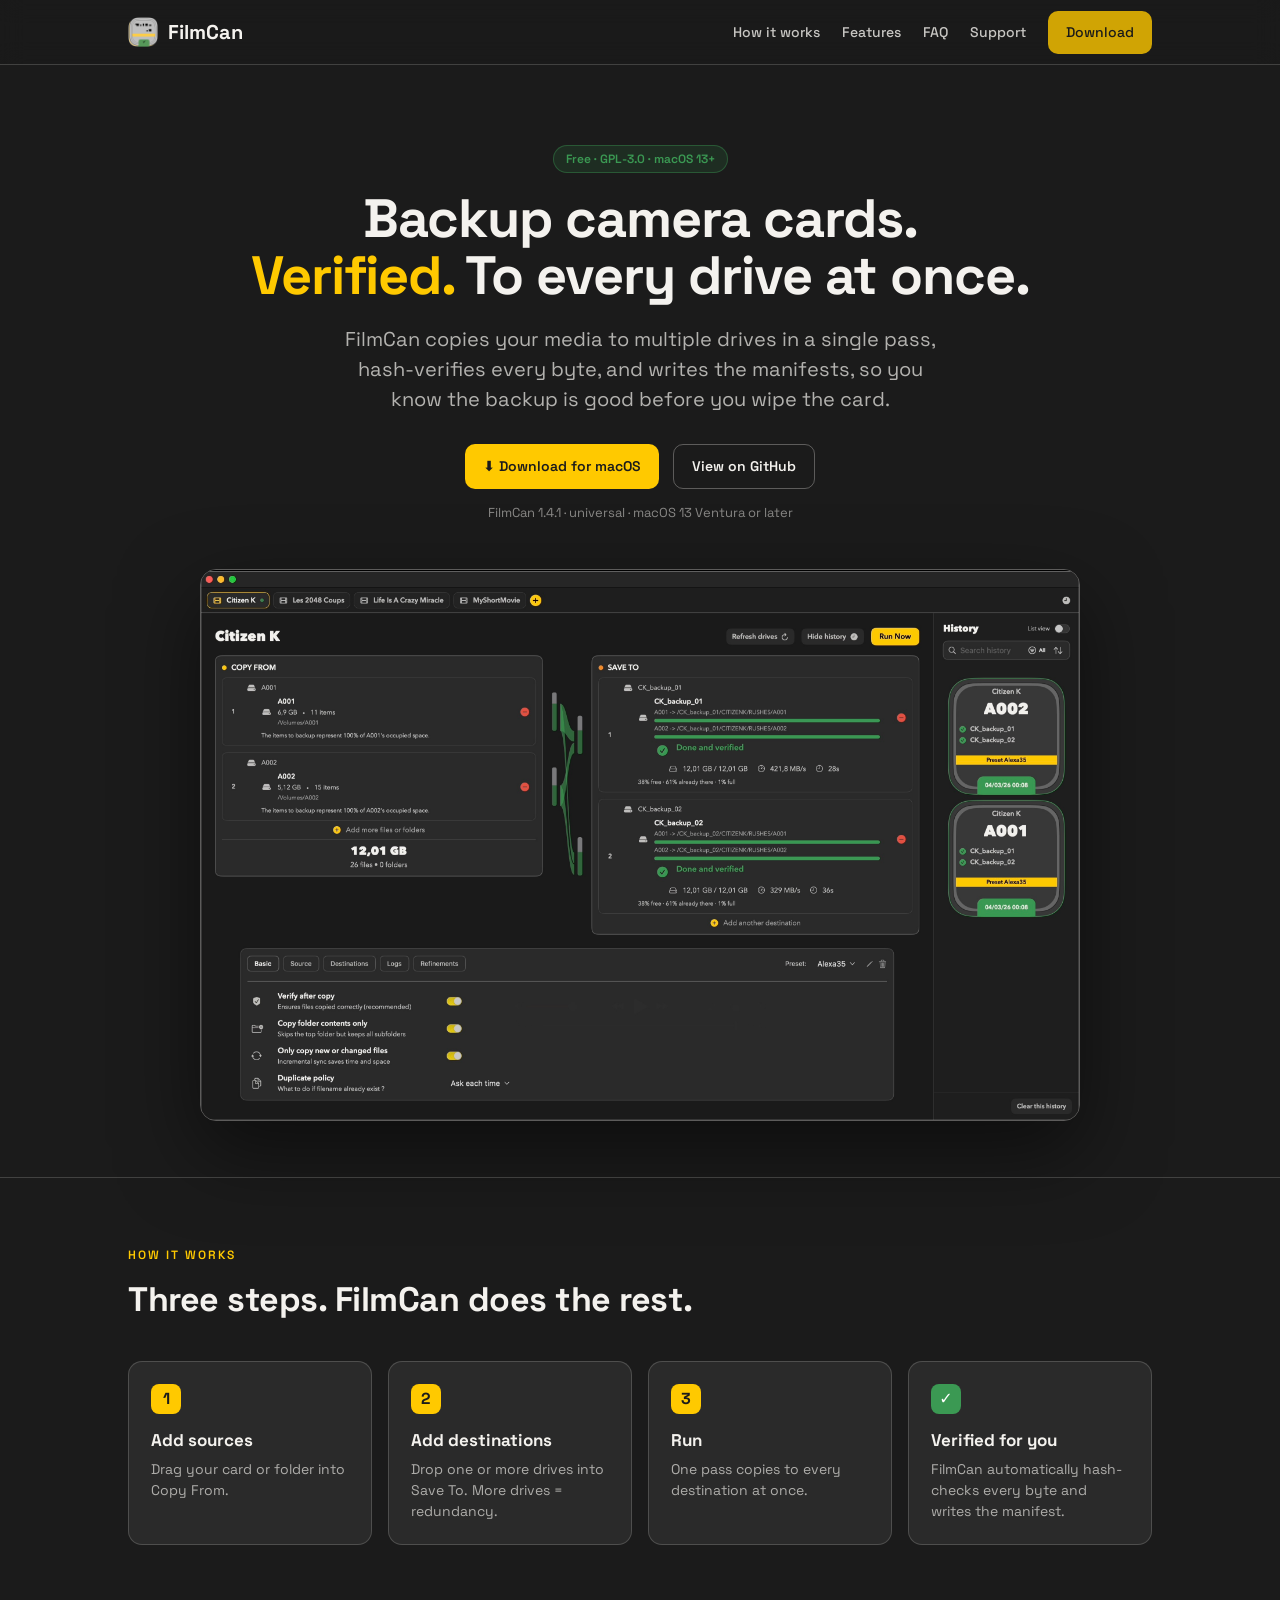
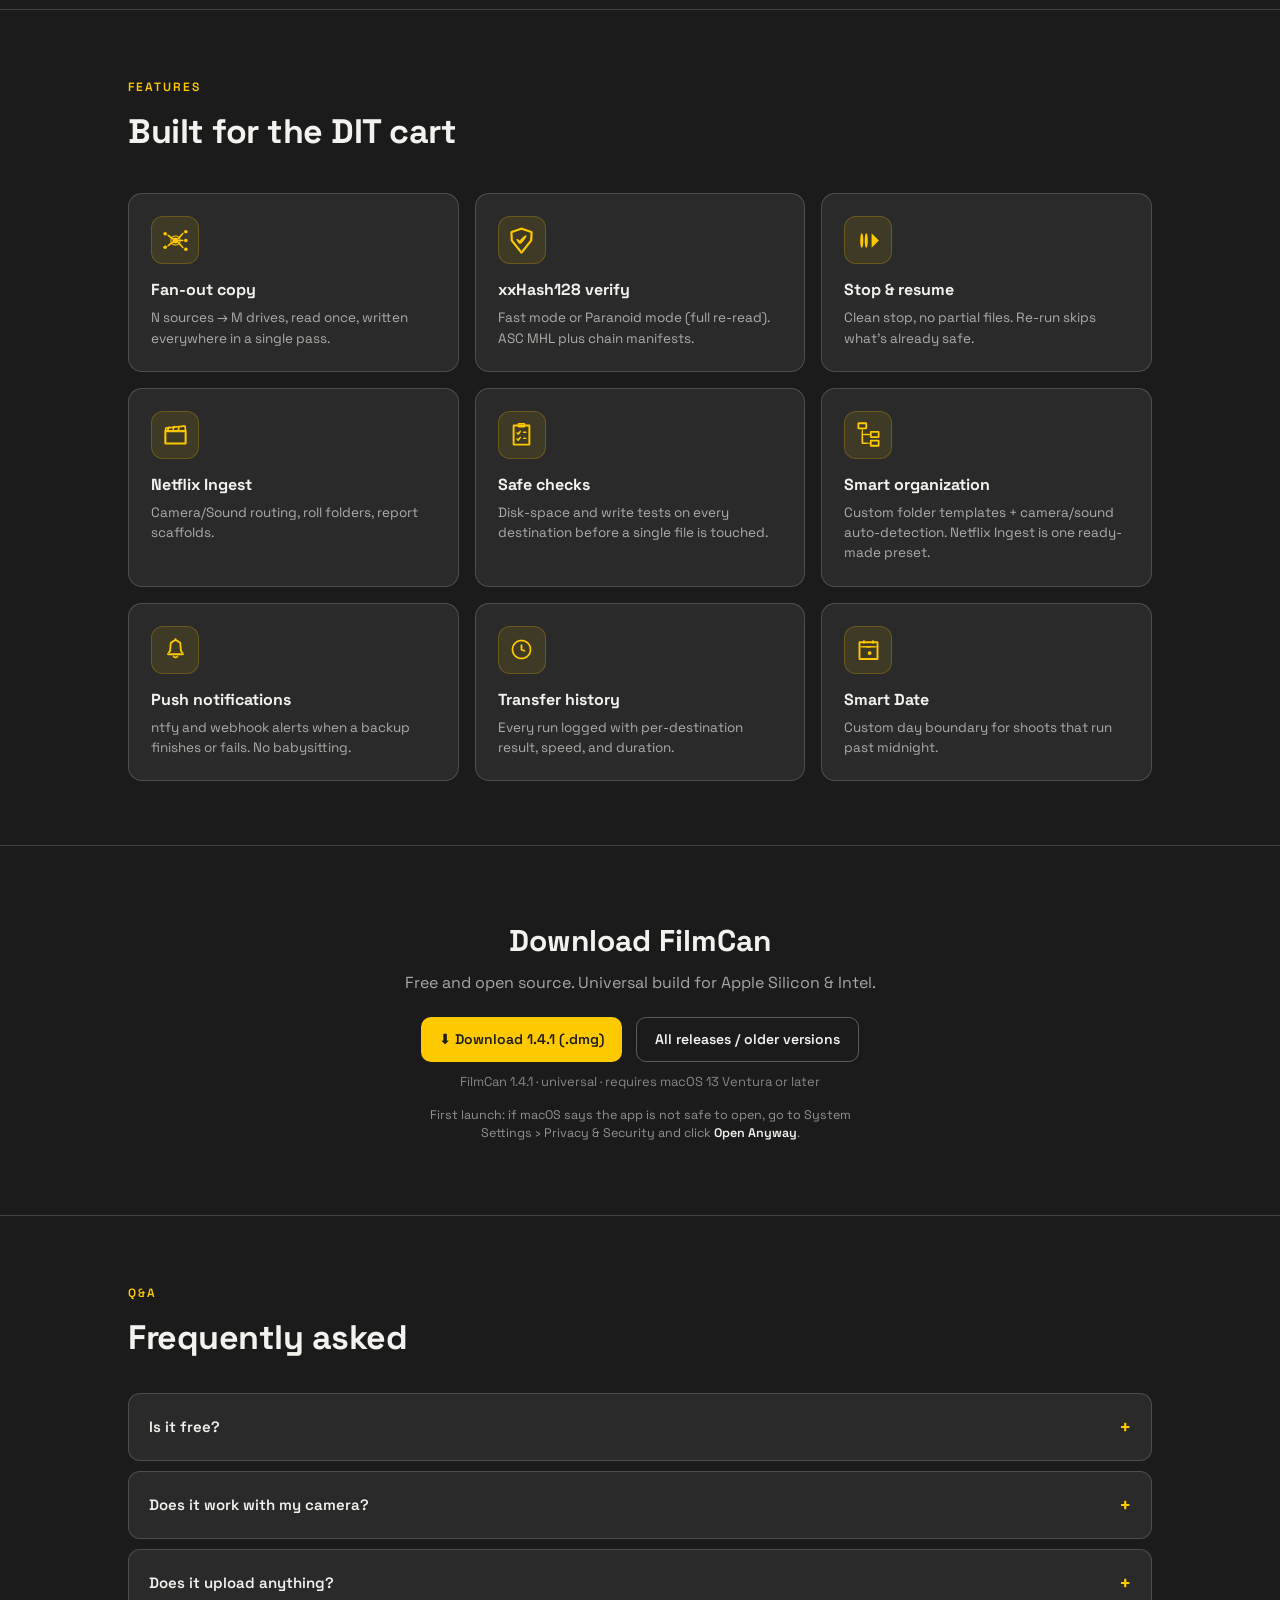
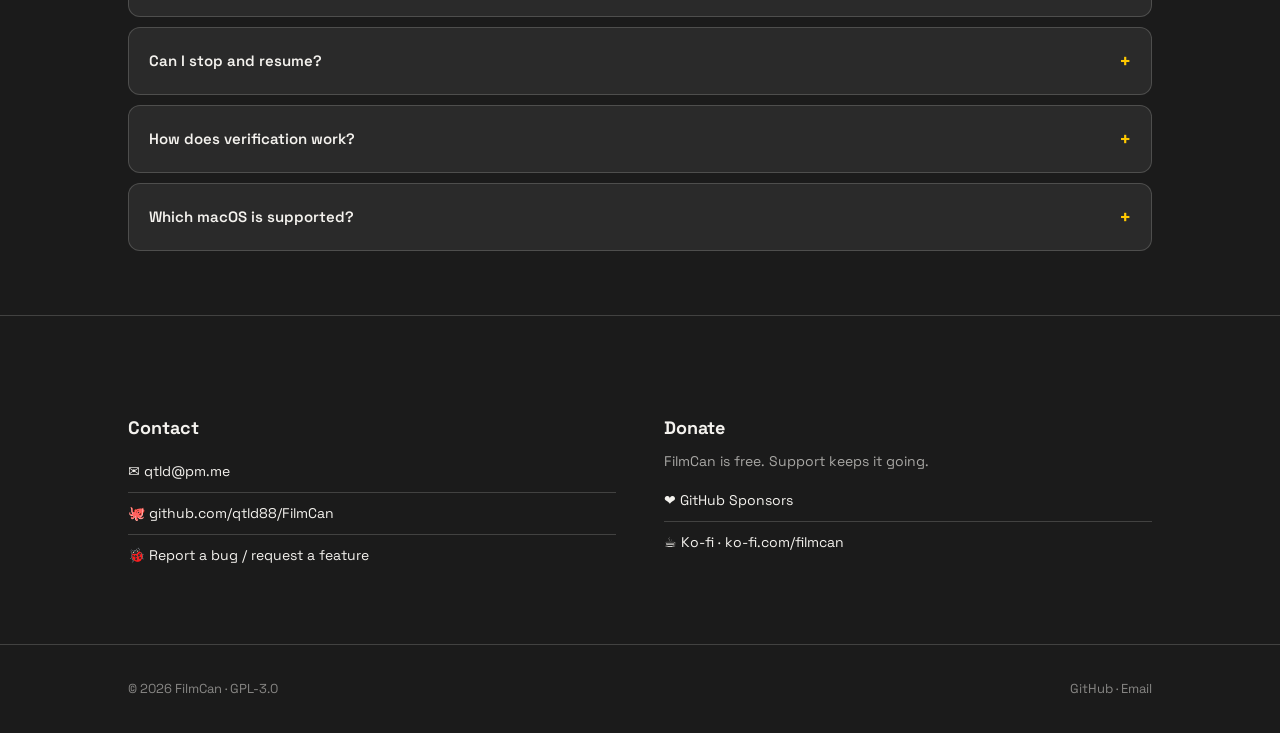
==== commit 0a9d1148: "feat(site): add first-launch Gatekeeper note under download Ad-hoc signed DMG (not notarized) is blo" ====
--- a/website/index.html
+++ b/website/index.html
@@ -85,6 +85,7 @@
       <a class="btn ghost" href="https://github.com/qtld88/FilmCan/releases">All releases / older versions</a>
     </div>
     <div class="meta" id="meta-download">Requires macOS 13 Ventura or later</div>
+    <p class="note">First launch: if macOS says the app is not safe to open, go to System Settings › Privacy &amp; Security and click <strong>Open Anyway</strong>.</p>
   </div>
 </div></section>
 
--- a/website/styles.css
+++ b/website/styles.css
@@ -57,6 +57,8 @@
 .dl{padding:8px 0;text-align:center}
 .dl h2{font-size:30px;font-weight:700;margin-bottom:8px}
 .dl .cta{display:flex;gap:14px;justify-content:center;margin:22px 0 10px}
+.dl .note{font-size:12.5px;line-height:1.5;color:rgba(244,242,238,.55);max-width:460px;margin:14px auto 0}
+.dl .note strong{color:var(--text);font-weight:600}
 
 /* FAQ */
 .faq{margin-top:30px;display:flex;flex-direction:column;gap:10px}
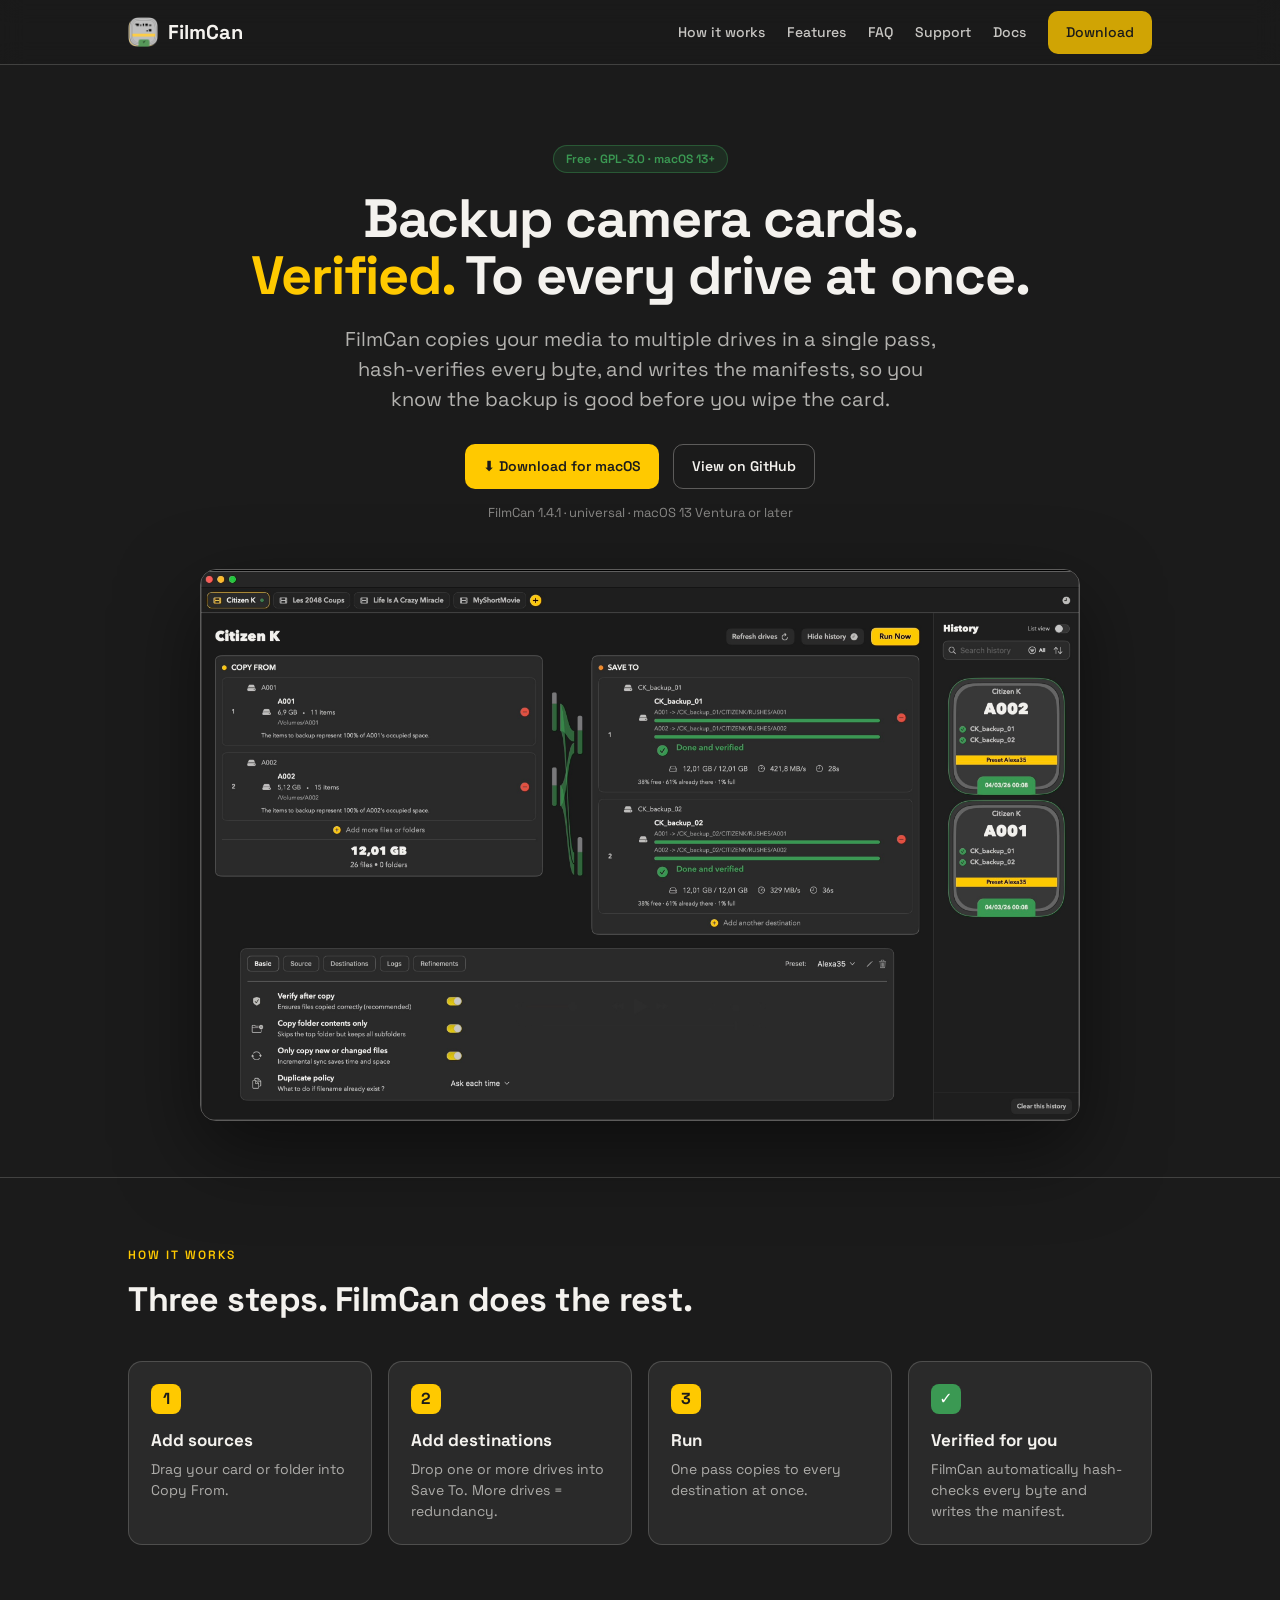
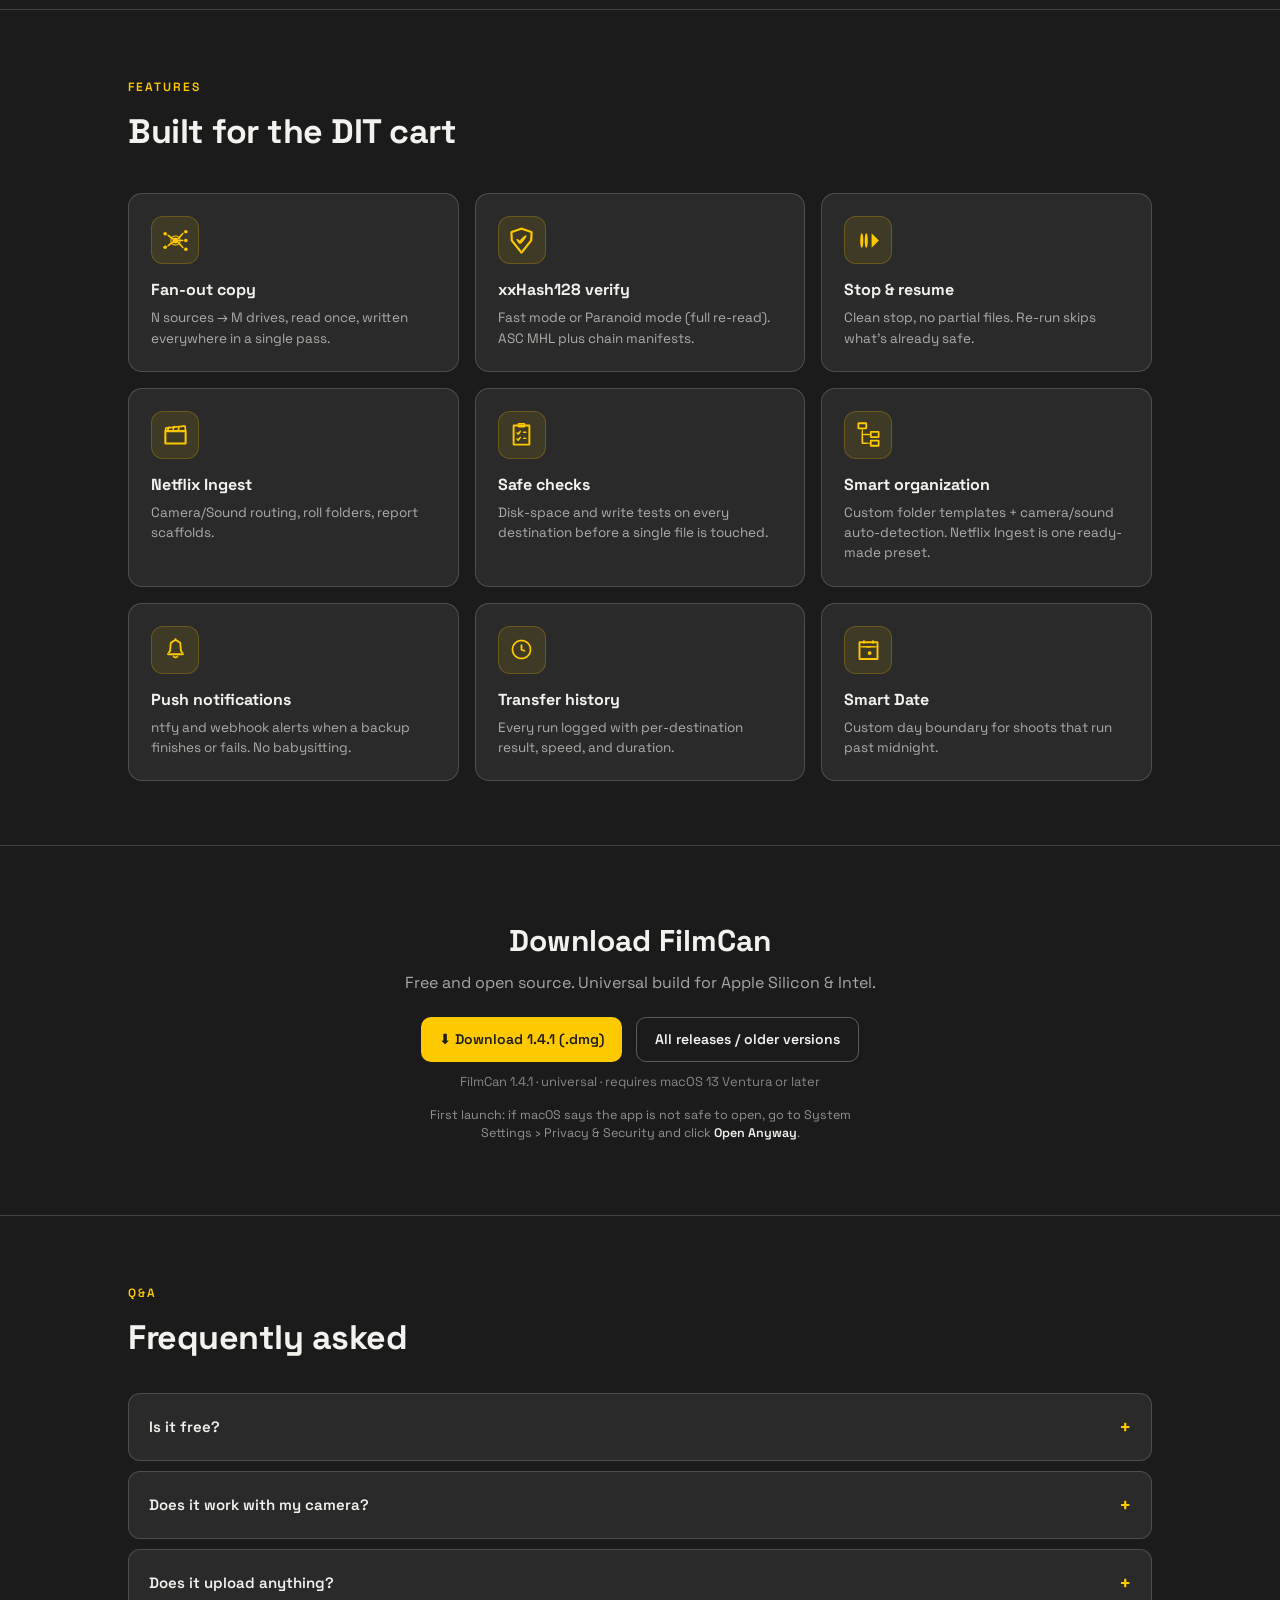
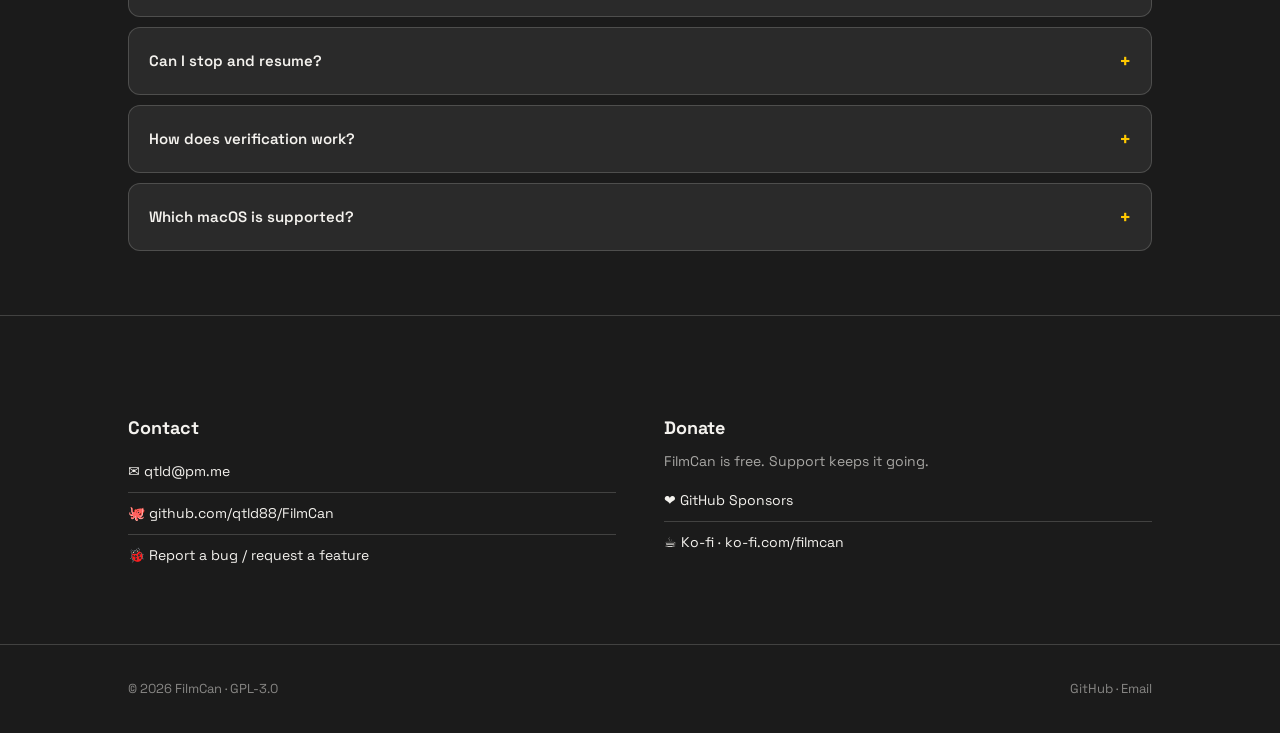
==== commit df0e281b: "feat(site): wire docs into nav and Pages deploy" ====
--- a/website/index.html
+++ b/website/index.html
@@ -32,7 +32,7 @@
     <a href="#features">Features</a>
     <a href="#faq">FAQ</a>
     <a href="#support">Support</a>
-    <!-- Docs nav slot reserved for phase 2: <a href="docs/">Docs</a> -->
+    <a href="/docs/">Docs</a>
     <a class="btn" href="#download">Download</a>
   </div>
 </div></nav>
